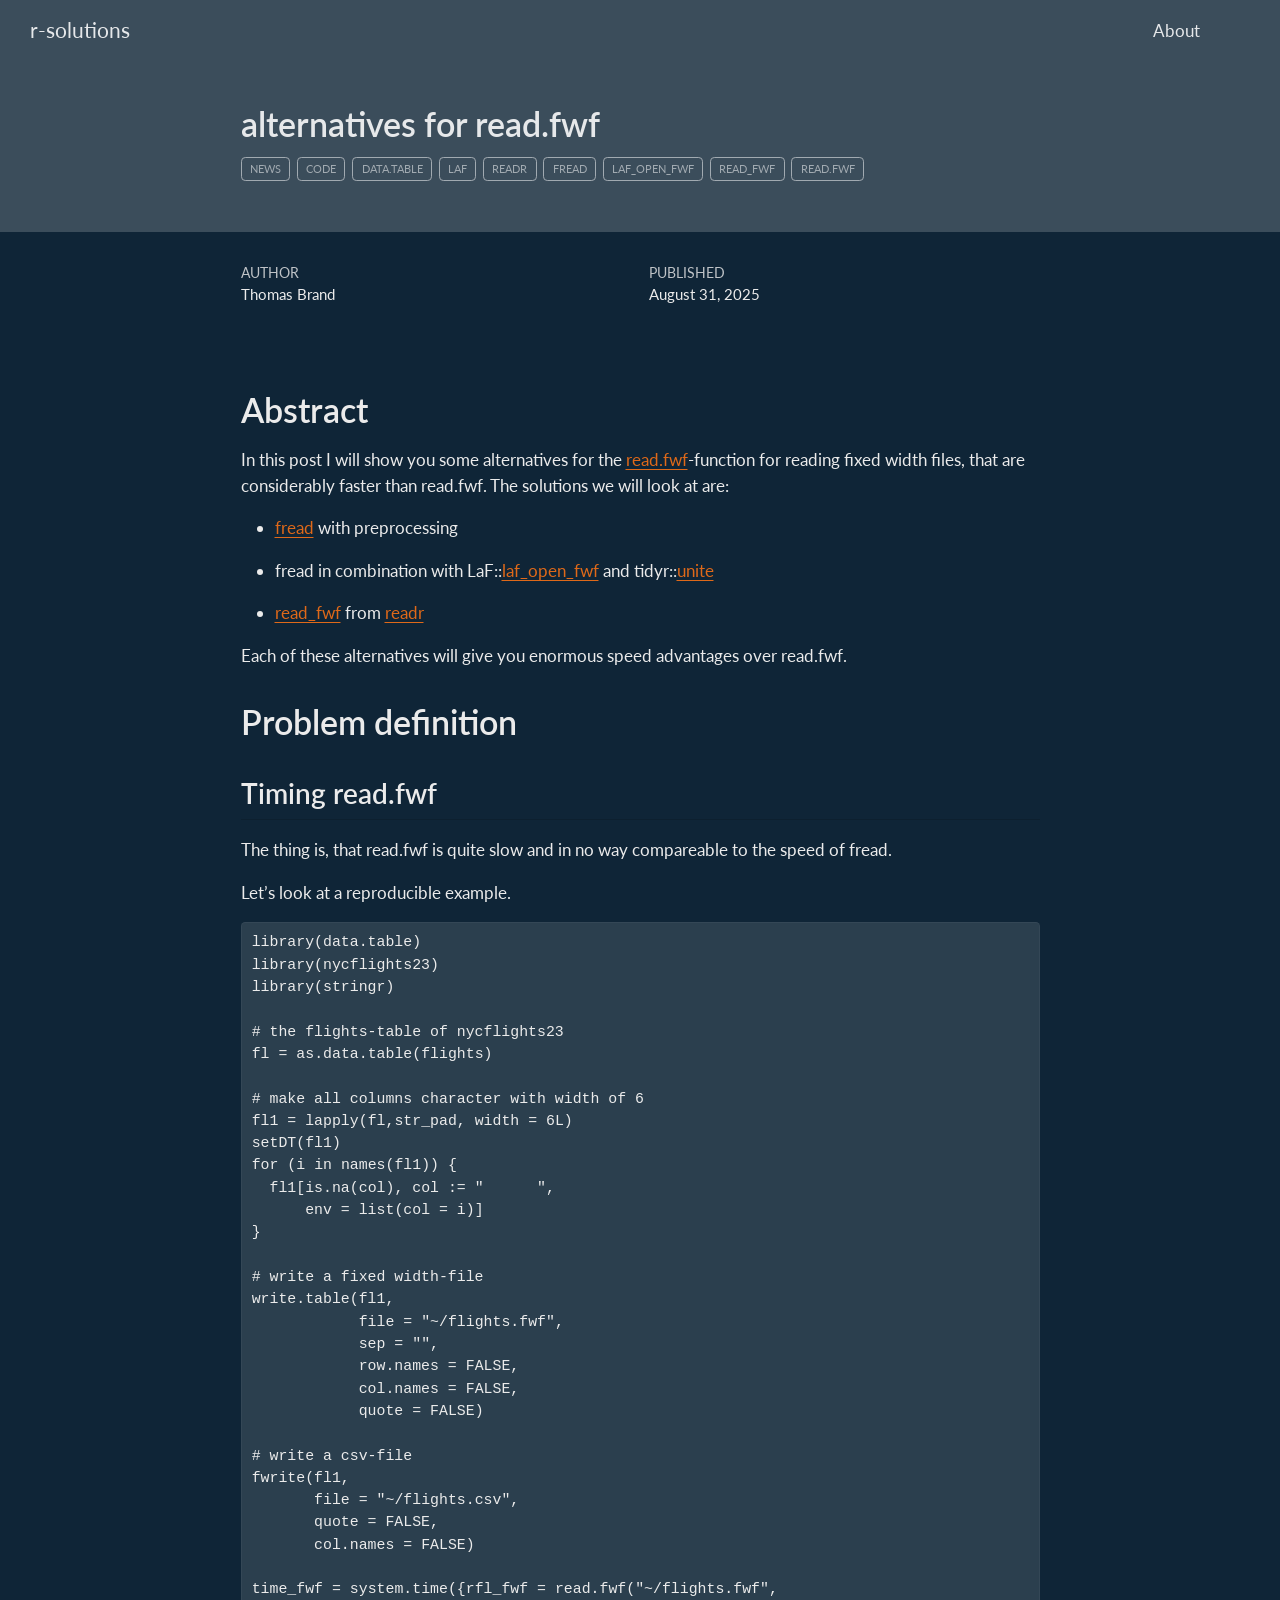
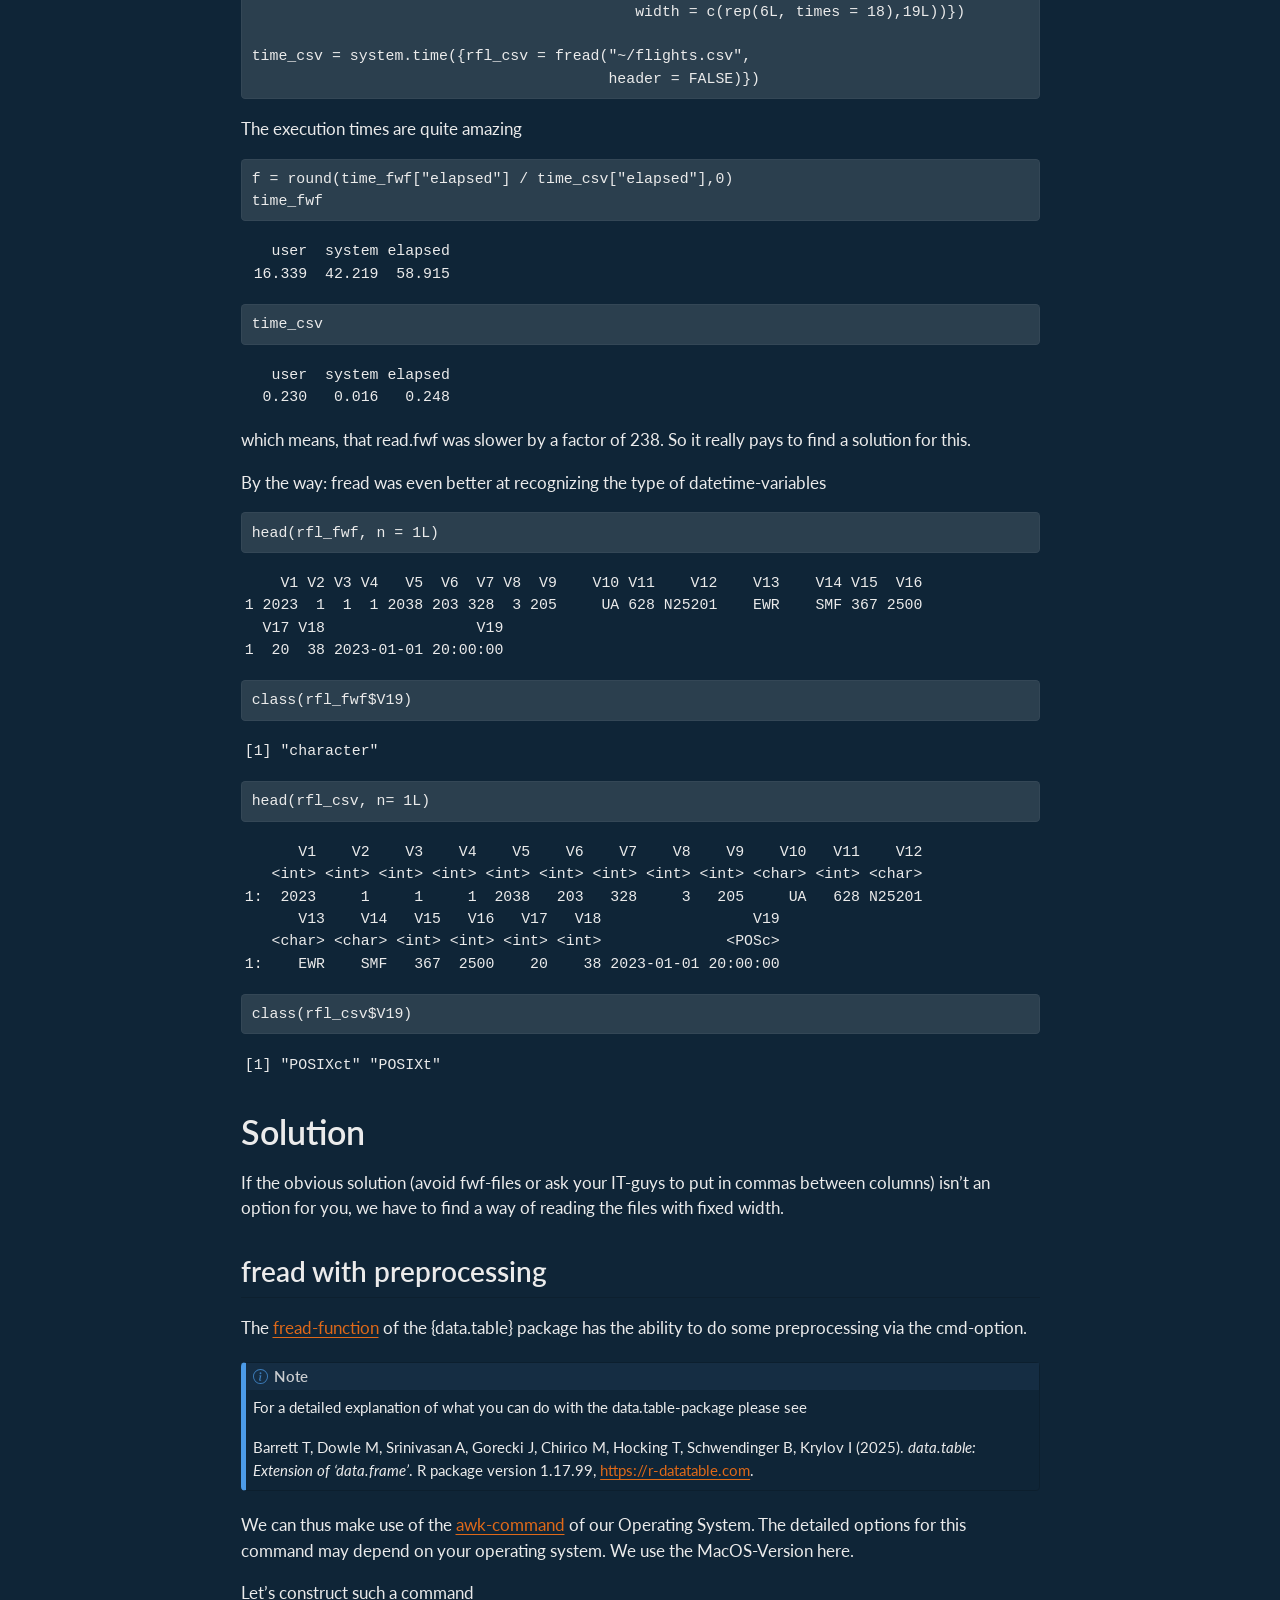
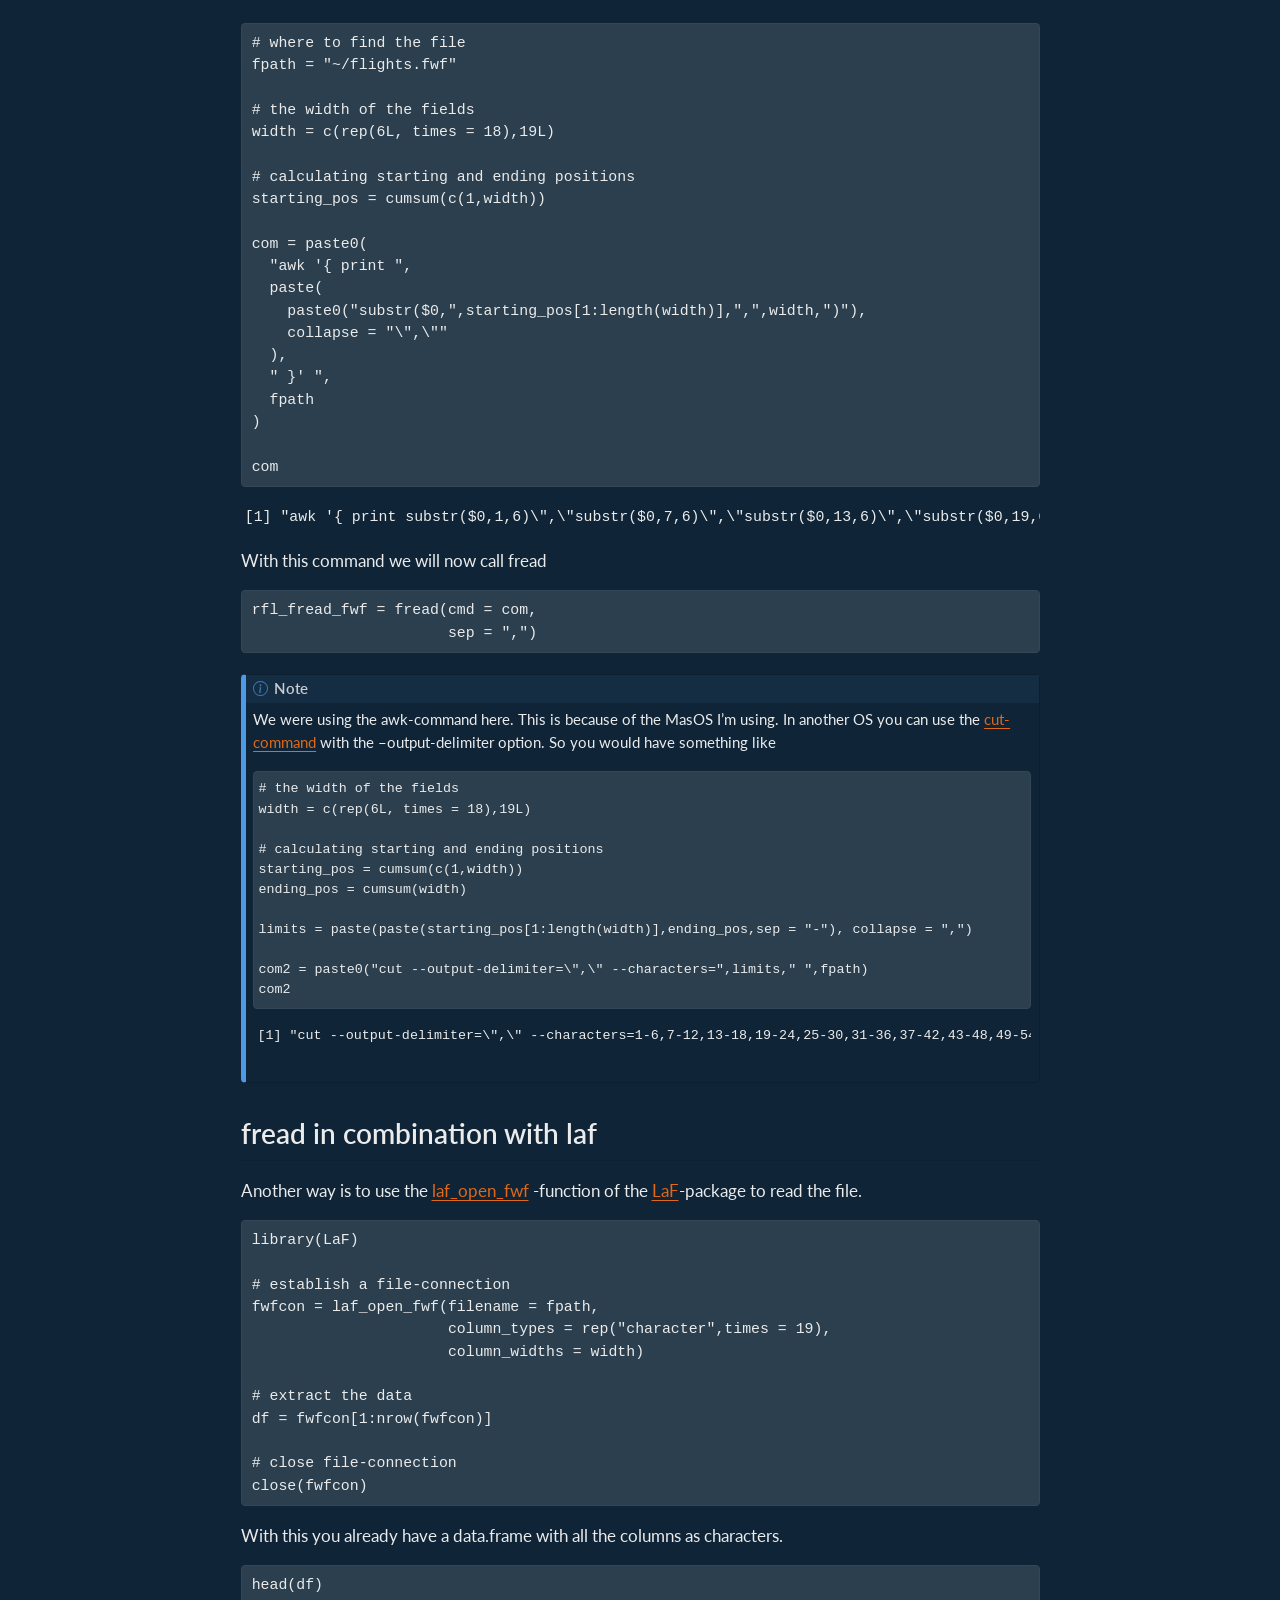
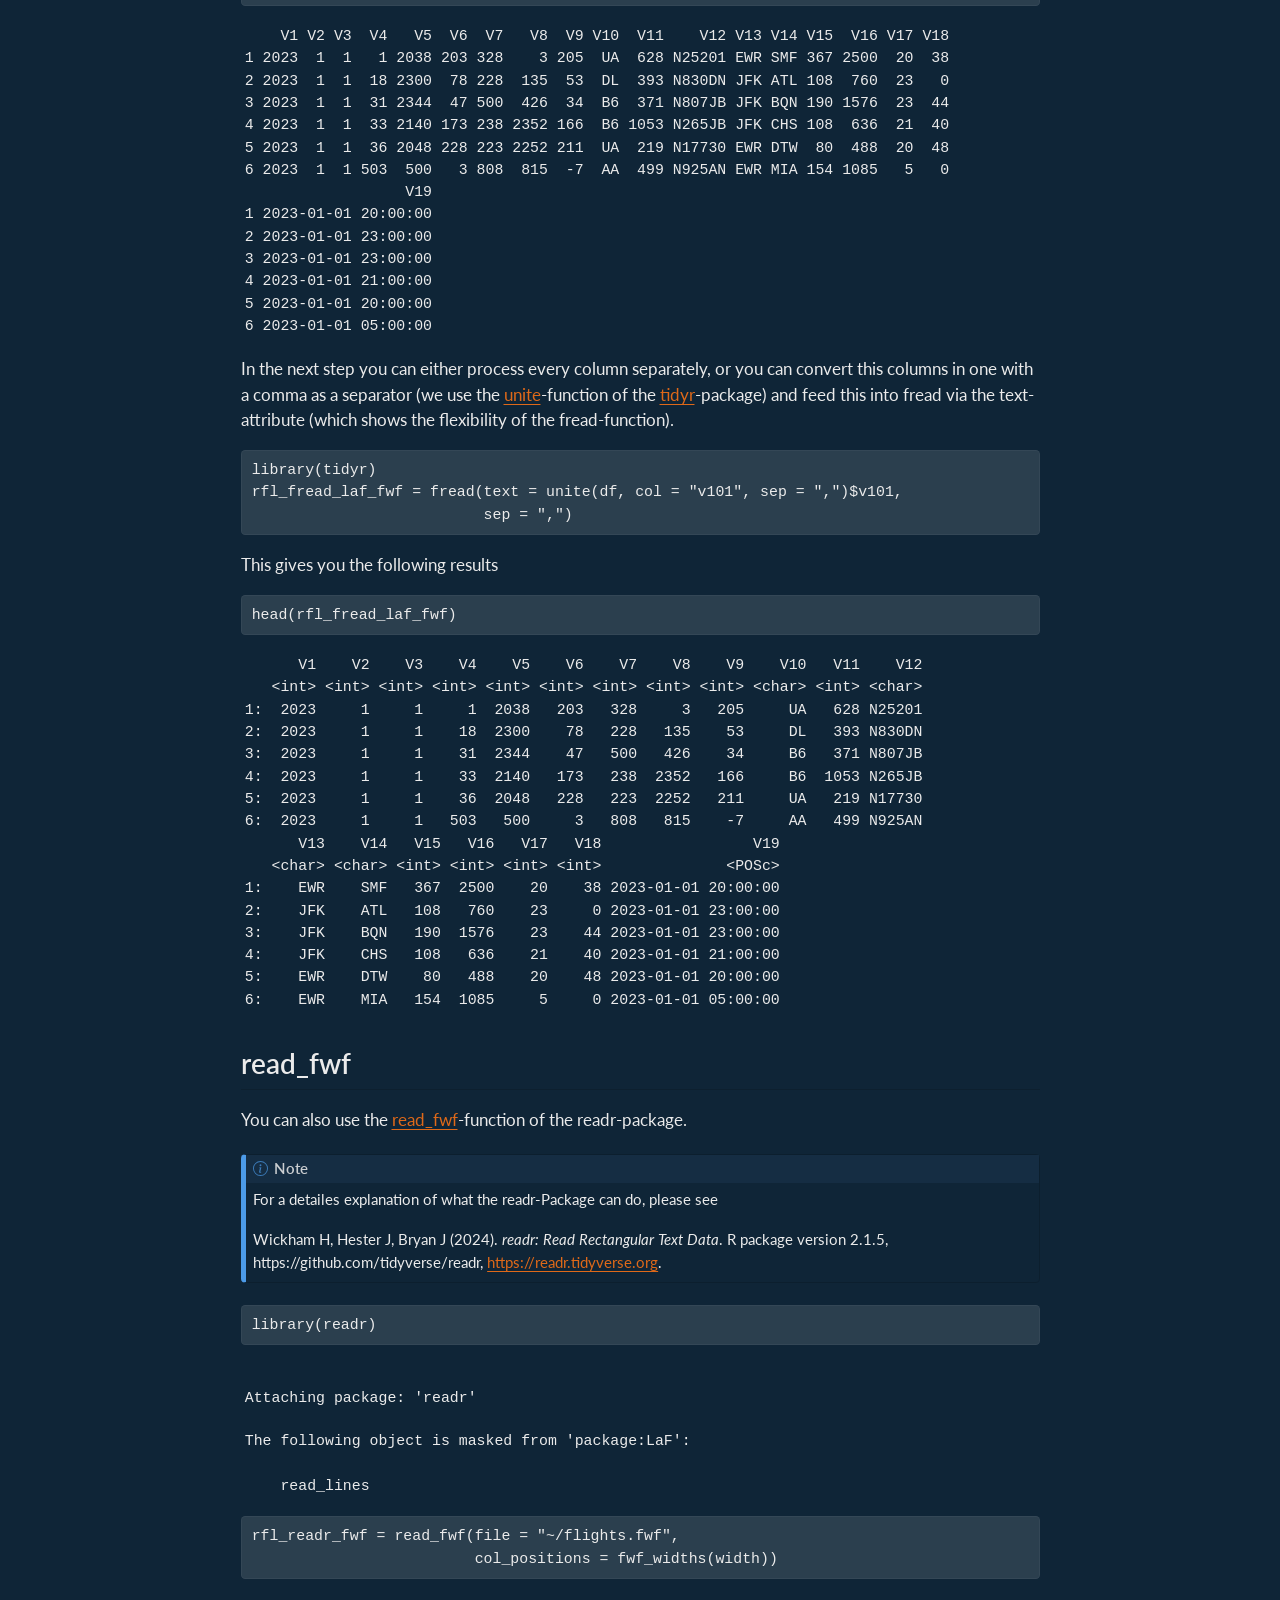
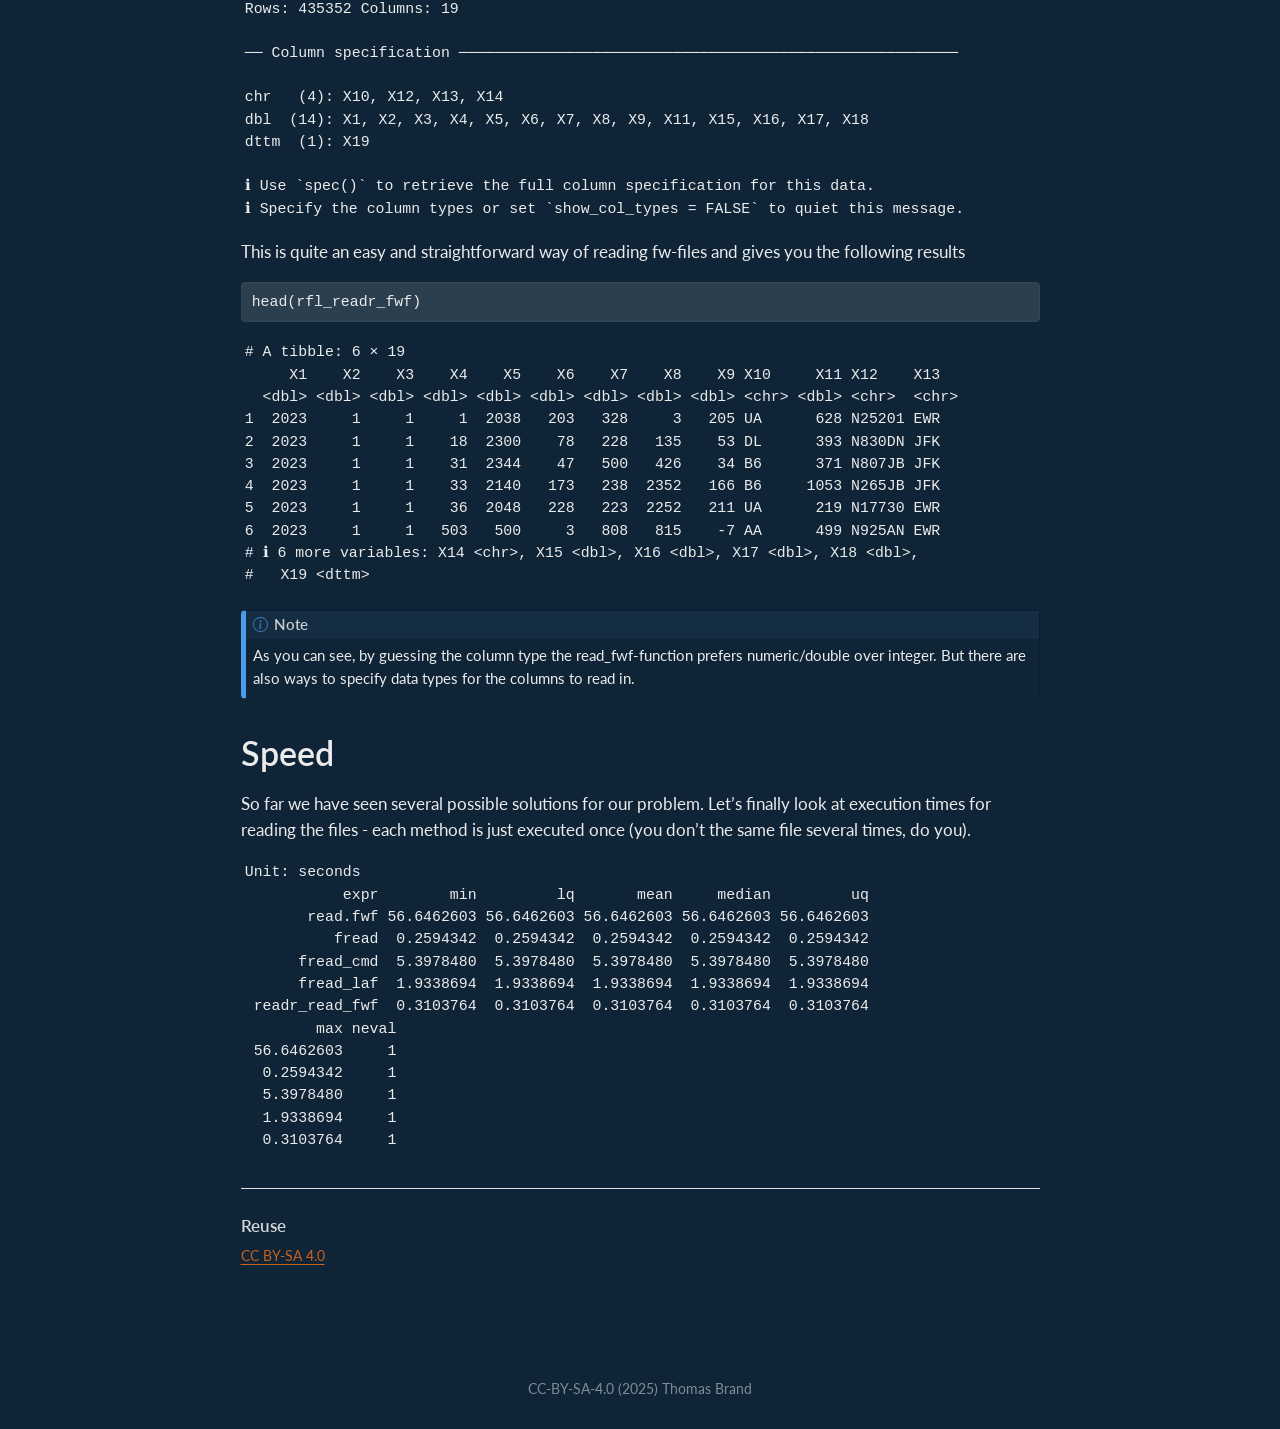
==== docs/posts/alternatives-for-read.fwf/index.html @ 0563f776 "post alternatives for read.fwf" ====
<!DOCTYPE html>
<html xmlns="http://www.w3.org/1999/xhtml" lang="en" xml:lang="en"><head>

<meta charset="utf-8">
<meta name="generator" content="quarto-1.6.42">

<meta name="viewport" content="width=device-width, initial-scale=1.0, user-scalable=yes">

<meta name="author" content="Thomas Brand">
<meta name="dcterms.date" content="2025-08-31">

<title>alternatives for read.fwf – r-solutions</title>
<style>
code{white-space: pre-wrap;}
span.smallcaps{font-variant: small-caps;}
div.columns{display: flex; gap: min(4vw, 1.5em);}
div.column{flex: auto; overflow-x: auto;}
div.hanging-indent{margin-left: 1.5em; text-indent: -1.5em;}
ul.task-list{list-style: none;}
ul.task-list li input[type="checkbox"] {
  width: 0.8em;
  margin: 0 0.8em 0.2em -1em; /* quarto-specific, see https://github.com/quarto-dev/quarto-cli/issues/4556 */ 
  vertical-align: middle;
}
/* CSS for syntax highlighting */
pre > code.sourceCode { white-space: pre; position: relative; }
pre > code.sourceCode > span { line-height: 1.25; }
pre > code.sourceCode > span:empty { height: 1.2em; }
.sourceCode { overflow: visible; }
code.sourceCode > span { color: inherit; text-decoration: inherit; }
div.sourceCode { margin: 1em 0; }
pre.sourceCode { margin: 0; }
@media screen {
div.sourceCode { overflow: auto; }
}
@media print {
pre > code.sourceCode { white-space: pre-wrap; }
pre > code.sourceCode > span { display: inline-block; text-indent: -5em; padding-left: 5em; }
}
pre.numberSource code
  { counter-reset: source-line 0; }
pre.numberSource code > span
  { position: relative; left: -4em; counter-increment: source-line; }
pre.numberSource code > span > a:first-child::before
  { content: counter(source-line);
    position: relative; left: -1em; text-align: right; vertical-align: baseline;
    border: none; display: inline-block;
    -webkit-touch-callout: none; -webkit-user-select: none;
    -khtml-user-select: none; -moz-user-select: none;
    -ms-user-select: none; user-select: none;
    padding: 0 4px; width: 4em;
  }
pre.numberSource { margin-left: 3em;  padding-left: 4px; }
div.sourceCode
  {   }
@media screen {
pre > code.sourceCode > span > a:first-child::before { text-decoration: underline; }
}
</style>


<script src="../../site_libs/quarto-nav/quarto-nav.js"></script>
<script src="../../site_libs/quarto-nav/headroom.min.js"></script>
<script src="../../site_libs/clipboard/clipboard.min.js"></script>
<script src="../../site_libs/quarto-search/autocomplete.umd.js"></script>
<script src="../../site_libs/quarto-search/fuse.min.js"></script>
<script src="../../site_libs/quarto-search/quarto-search.js"></script>
<meta name="quarto:offset" content="../../">
<script src="../../site_libs/quarto-html/quarto.js"></script>
<script src="../../site_libs/quarto-html/popper.min.js"></script>
<script src="../../site_libs/quarto-html/tippy.umd.min.js"></script>
<script src="../../site_libs/quarto-html/anchor.min.js"></script>
<link href="../../site_libs/quarto-html/tippy.css" rel="stylesheet">
<link href="../../site_libs/quarto-html/quarto-syntax-highlighting-dark-b53751a350365c71b6c909e95f209ed1.css" rel="stylesheet" id="quarto-text-highlighting-styles">
<script src="../../site_libs/bootstrap/bootstrap.min.js"></script>
<link href="../../site_libs/bootstrap/bootstrap-icons.css" rel="stylesheet">
<link href="../../site_libs/bootstrap/bootstrap-be707b585fb907c71faeea1d25688dfc.min.css" rel="stylesheet" append-hash="true" id="quarto-bootstrap" data-mode="dark">
<script id="quarto-search-options" type="application/json">{
  "location": "navbar",
  "copy-button": false,
  "collapse-after": 3,
  "panel-placement": "end",
  "type": "overlay",
  "limit": 50,
  "keyboard-shortcut": [
    "f",
    "/",
    "s"
  ],
  "show-item-context": false,
  "language": {
    "search-no-results-text": "No results",
    "search-matching-documents-text": "matching documents",
    "search-copy-link-title": "Copy link to search",
    "search-hide-matches-text": "Hide additional matches",
    "search-more-match-text": "more match in this document",
    "search-more-matches-text": "more matches in this document",
    "search-clear-button-title": "Clear",
    "search-text-placeholder": "",
    "search-detached-cancel-button-title": "Cancel",
    "search-submit-button-title": "Submit",
    "search-label": "Search"
  }
}</script>


<link rel="stylesheet" href="../../styles.css">
</head>

<body class="nav-fixed fullcontent">

<div id="quarto-search-results"></div>
  <header id="quarto-header" class="headroom fixed-top quarto-banner">
    <nav class="navbar navbar-expand-lg " data-bs-theme="dark">
      <div class="navbar-container container-fluid">
      <div class="navbar-brand-container mx-auto">
    <a class="navbar-brand" href="../../index.html">
    <span class="navbar-title">r-solutions</span>
    </a>
  </div>
            <div id="quarto-search" class="" title="Search"></div>
          <button class="navbar-toggler" type="button" data-bs-toggle="collapse" data-bs-target="#navbarCollapse" aria-controls="navbarCollapse" role="menu" aria-expanded="false" aria-label="Toggle navigation" onclick="if (window.quartoToggleHeadroom) { window.quartoToggleHeadroom(); }">
  <span class="navbar-toggler-icon"></span>
</button>
          <div class="collapse navbar-collapse" id="navbarCollapse">
            <ul class="navbar-nav navbar-nav-scroll ms-auto">
  <li class="nav-item">
    <a class="nav-link" href="../../about.html"> 
<span class="menu-text">About</span></a>
  </li>  
  <li class="nav-item compact">
    <a class="nav-link" href="https://github.com/thomasbrand77"> <i class="bi bi-github" role="img">
</i> 
<span class="menu-text"></span></a>
  </li>  
  <li class="nav-item compact">
    <a class="nav-link" href="https://www.linkedin.com/in/thomas-brand-0b5324186/"> <i class="bi bi-linkedin" role="img">
</i> 
<span class="menu-text"></span></a>
  </li>  
</ul>
          </div> <!-- /navcollapse -->
            <div class="quarto-navbar-tools">
</div>
      </div> <!-- /container-fluid -->
    </nav>
</header>
<!-- content -->
<header id="title-block-header" class="quarto-title-block default page-columns page-full">
  <div class="quarto-title-banner page-columns page-full">
    <div class="quarto-title column-body">
      <h1 class="title">alternatives for read.fwf</h1>
                                <div class="quarto-categories">
                <div class="quarto-category">news</div>
                <div class="quarto-category">code</div>
                <div class="quarto-category">data.table</div>
                <div class="quarto-category">LaF</div>
                <div class="quarto-category">readr</div>
                <div class="quarto-category">fread</div>
                <div class="quarto-category">laf_open_fwf</div>
                <div class="quarto-category">read_fwf</div>
                <div class="quarto-category">read.fwf</div>
              </div>
                  </div>
  </div>
    
  
  <div class="quarto-title-meta">

      <div>
      <div class="quarto-title-meta-heading">Author</div>
      <div class="quarto-title-meta-contents">
               <p>Thomas Brand </p>
            </div>
    </div>
      
      <div>
      <div class="quarto-title-meta-heading">Published</div>
      <div class="quarto-title-meta-contents">
        <p class="date">August 31, 2025</p>
      </div>
    </div>
    
      
    </div>
    
  
  </header><div id="quarto-content" class="quarto-container page-columns page-rows-contents page-layout-article page-navbar">
<!-- sidebar -->
<!-- margin-sidebar -->
    
<!-- main -->
<main class="content quarto-banner-title-block" id="quarto-document-content">





<section id="abstract" class="level1">
<h1>Abstract</h1>
<p>In this post I will show you some alternatives for the <a href="https://www.rdocumentation.org/packages/utils/versions/3.6.2/topics/read.fwf">read.fwf</a>-function for reading fixed width files, that are considerably faster than read.fwf. The solutions we will look at are:</p>
<ul>
<li><p><a href="https://rdatatable.gitlab.io/data.table/reference/fread.html">fread</a> with preprocessing</p></li>
<li><p>fread in combination with LaF::<a href="https://cran.r-project.org/web/packages/LaF/refman/LaF.html#laf_open_fwf">laf_open_fwf</a> and tidyr::<a href="https://tidyr.tidyverse.org/reference/unite.html">unite</a></p></li>
<li><p><a href="https://readr.tidyverse.org/reference/read_fwf.html">read_fwf</a> from <a href="https://readr.tidyverse.org/index.html">readr</a></p></li>
</ul>
<p>Each of these alternatives will give you enormous speed advantages over read.fwf.</p>
</section>
<section id="problem-definition" class="level1">
<h1>Problem definition</h1>
<section id="timing-read.fwf" class="level2">
<h2 class="anchored" data-anchor-id="timing-read.fwf">Timing read.fwf</h2>
<p>The thing is, that read.fwf is quite slow and in no way compareable to the speed of fread.</p>
<p>Let’s look at a reproducible example.</p>
<div class="cell">
<div class="sourceCode cell-code" id="cb1"><pre class="sourceCode r code-with-copy"><code class="sourceCode r"><span id="cb1-1"><a href="#cb1-1" aria-hidden="true" tabindex="-1"></a><span class="fu">library</span>(data.table)</span>
<span id="cb1-2"><a href="#cb1-2" aria-hidden="true" tabindex="-1"></a><span class="fu">library</span>(nycflights23)</span>
<span id="cb1-3"><a href="#cb1-3" aria-hidden="true" tabindex="-1"></a><span class="fu">library</span>(stringr)</span>
<span id="cb1-4"><a href="#cb1-4" aria-hidden="true" tabindex="-1"></a></span>
<span id="cb1-5"><a href="#cb1-5" aria-hidden="true" tabindex="-1"></a><span class="co"># the flights-table of nycflights23</span></span>
<span id="cb1-6"><a href="#cb1-6" aria-hidden="true" tabindex="-1"></a>fl <span class="ot">=</span> <span class="fu">as.data.table</span>(flights)</span>
<span id="cb1-7"><a href="#cb1-7" aria-hidden="true" tabindex="-1"></a></span>
<span id="cb1-8"><a href="#cb1-8" aria-hidden="true" tabindex="-1"></a><span class="co"># make all columns character with width of 6</span></span>
<span id="cb1-9"><a href="#cb1-9" aria-hidden="true" tabindex="-1"></a>fl1 <span class="ot">=</span> <span class="fu">lapply</span>(fl,str_pad, <span class="at">width =</span> <span class="dv">6</span>L)</span>
<span id="cb1-10"><a href="#cb1-10" aria-hidden="true" tabindex="-1"></a><span class="fu">setDT</span>(fl1)</span>
<span id="cb1-11"><a href="#cb1-11" aria-hidden="true" tabindex="-1"></a><span class="cf">for</span> (i <span class="cf">in</span> <span class="fu">names</span>(fl1)) {</span>
<span id="cb1-12"><a href="#cb1-12" aria-hidden="true" tabindex="-1"></a>  fl1[<span class="fu">is.na</span>(col), col <span class="sc">:</span><span class="er">=</span> <span class="st">"      "</span>,</span>
<span id="cb1-13"><a href="#cb1-13" aria-hidden="true" tabindex="-1"></a>      env <span class="ot">=</span> <span class="fu">list</span>(<span class="at">col =</span> i)]</span>
<span id="cb1-14"><a href="#cb1-14" aria-hidden="true" tabindex="-1"></a>}</span>
<span id="cb1-15"><a href="#cb1-15" aria-hidden="true" tabindex="-1"></a></span>
<span id="cb1-16"><a href="#cb1-16" aria-hidden="true" tabindex="-1"></a><span class="co"># write a fixed width-file</span></span>
<span id="cb1-17"><a href="#cb1-17" aria-hidden="true" tabindex="-1"></a><span class="fu">write.table</span>(fl1,</span>
<span id="cb1-18"><a href="#cb1-18" aria-hidden="true" tabindex="-1"></a>            <span class="at">file =</span> <span class="st">"~/flights.fwf"</span>,</span>
<span id="cb1-19"><a href="#cb1-19" aria-hidden="true" tabindex="-1"></a>            <span class="at">sep =</span> <span class="st">""</span>,</span>
<span id="cb1-20"><a href="#cb1-20" aria-hidden="true" tabindex="-1"></a>            <span class="at">row.names =</span> <span class="cn">FALSE</span>,</span>
<span id="cb1-21"><a href="#cb1-21" aria-hidden="true" tabindex="-1"></a>            <span class="at">col.names =</span> <span class="cn">FALSE</span>,</span>
<span id="cb1-22"><a href="#cb1-22" aria-hidden="true" tabindex="-1"></a>            <span class="at">quote =</span> <span class="cn">FALSE</span>)</span>
<span id="cb1-23"><a href="#cb1-23" aria-hidden="true" tabindex="-1"></a></span>
<span id="cb1-24"><a href="#cb1-24" aria-hidden="true" tabindex="-1"></a><span class="co"># write a csv-file</span></span>
<span id="cb1-25"><a href="#cb1-25" aria-hidden="true" tabindex="-1"></a><span class="fu">fwrite</span>(fl1,</span>
<span id="cb1-26"><a href="#cb1-26" aria-hidden="true" tabindex="-1"></a>       <span class="at">file =</span> <span class="st">"~/flights.csv"</span>,</span>
<span id="cb1-27"><a href="#cb1-27" aria-hidden="true" tabindex="-1"></a>       <span class="at">quote =</span> <span class="cn">FALSE</span>,</span>
<span id="cb1-28"><a href="#cb1-28" aria-hidden="true" tabindex="-1"></a>       <span class="at">col.names =</span> <span class="cn">FALSE</span>)</span>
<span id="cb1-29"><a href="#cb1-29" aria-hidden="true" tabindex="-1"></a></span>
<span id="cb1-30"><a href="#cb1-30" aria-hidden="true" tabindex="-1"></a>time_fwf <span class="ot">=</span> <span class="fu">system.time</span>({rfl_fwf <span class="ot">=</span> <span class="fu">read.fwf</span>(<span class="st">"~/flights.fwf"</span>,</span>
<span id="cb1-31"><a href="#cb1-31" aria-hidden="true" tabindex="-1"></a>                                           <span class="at">width =</span> <span class="fu">c</span>(<span class="fu">rep</span>(<span class="dv">6</span>L, <span class="at">times =</span> <span class="dv">18</span>),<span class="dv">19</span>L))})</span>
<span id="cb1-32"><a href="#cb1-32" aria-hidden="true" tabindex="-1"></a></span>
<span id="cb1-33"><a href="#cb1-33" aria-hidden="true" tabindex="-1"></a>time_csv <span class="ot">=</span> <span class="fu">system.time</span>({rfl_csv <span class="ot">=</span> <span class="fu">fread</span>(<span class="st">"~/flights.csv"</span>,</span>
<span id="cb1-34"><a href="#cb1-34" aria-hidden="true" tabindex="-1"></a>                                        <span class="at">header =</span> <span class="cn">FALSE</span>)})</span></code><button title="Copy to Clipboard" class="code-copy-button"><i class="bi"></i></button></pre></div>
</div>
<p>The execution times are quite amazing</p>
<div class="cell">
<div class="sourceCode cell-code" id="cb2"><pre class="sourceCode r code-with-copy"><code class="sourceCode r"><span id="cb2-1"><a href="#cb2-1" aria-hidden="true" tabindex="-1"></a>f <span class="ot">=</span> <span class="fu">round</span>(time_fwf[<span class="st">"elapsed"</span>] <span class="sc">/</span> time_csv[<span class="st">"elapsed"</span>],<span class="dv">0</span>)</span>
<span id="cb2-2"><a href="#cb2-2" aria-hidden="true" tabindex="-1"></a>time_fwf</span></code><button title="Copy to Clipboard" class="code-copy-button"><i class="bi"></i></button></pre></div>
<div class="cell-output cell-output-stdout">
<pre><code>   user  system elapsed 
 16.339  42.219  58.915 </code></pre>
</div>
<div class="sourceCode cell-code" id="cb4"><pre class="sourceCode r code-with-copy"><code class="sourceCode r"><span id="cb4-1"><a href="#cb4-1" aria-hidden="true" tabindex="-1"></a>time_csv</span></code><button title="Copy to Clipboard" class="code-copy-button"><i class="bi"></i></button></pre></div>
<div class="cell-output cell-output-stdout">
<pre><code>   user  system elapsed 
  0.230   0.016   0.248 </code></pre>
</div>
</div>
<p>which means, that read.fwf was slower by a factor of 238. So it really pays to find a solution for this.</p>
<p>By the way: fread was even better at recognizing the type of datetime-variables</p>
<div class="cell">
<div class="sourceCode cell-code" id="cb6"><pre class="sourceCode r code-with-copy"><code class="sourceCode r"><span id="cb6-1"><a href="#cb6-1" aria-hidden="true" tabindex="-1"></a><span class="fu">head</span>(rfl_fwf, <span class="at">n =</span> <span class="dv">1</span>L)</span></code><button title="Copy to Clipboard" class="code-copy-button"><i class="bi"></i></button></pre></div>
<div class="cell-output cell-output-stdout">
<pre><code>    V1 V2 V3 V4   V5  V6  V7 V8  V9    V10 V11    V12    V13    V14 V15  V16
1 2023  1  1  1 2038 203 328  3 205     UA 628 N25201    EWR    SMF 367 2500
  V17 V18                 V19
1  20  38 2023-01-01 20:00:00</code></pre>
</div>
</div>
<div class="cell">
<div class="sourceCode cell-code" id="cb8"><pre class="sourceCode r code-with-copy"><code class="sourceCode r"><span id="cb8-1"><a href="#cb8-1" aria-hidden="true" tabindex="-1"></a><span class="fu">class</span>(rfl_fwf<span class="sc">$</span>V19)</span></code><button title="Copy to Clipboard" class="code-copy-button"><i class="bi"></i></button></pre></div>
<div class="cell-output cell-output-stdout">
<pre><code>[1] "character"</code></pre>
</div>
</div>
<div class="cell">
<div class="sourceCode cell-code" id="cb10"><pre class="sourceCode r code-with-copy"><code class="sourceCode r"><span id="cb10-1"><a href="#cb10-1" aria-hidden="true" tabindex="-1"></a><span class="fu">head</span>(rfl_csv, <span class="at">n=</span> <span class="dv">1</span>L)</span></code><button title="Copy to Clipboard" class="code-copy-button"><i class="bi"></i></button></pre></div>
<div class="cell-output cell-output-stdout">
<pre><code>      V1    V2    V3    V4    V5    V6    V7    V8    V9    V10   V11    V12
   &lt;int&gt; &lt;int&gt; &lt;int&gt; &lt;int&gt; &lt;int&gt; &lt;int&gt; &lt;int&gt; &lt;int&gt; &lt;int&gt; &lt;char&gt; &lt;int&gt; &lt;char&gt;
1:  2023     1     1     1  2038   203   328     3   205     UA   628 N25201
      V13    V14   V15   V16   V17   V18                 V19
   &lt;char&gt; &lt;char&gt; &lt;int&gt; &lt;int&gt; &lt;int&gt; &lt;int&gt;              &lt;POSc&gt;
1:    EWR    SMF   367  2500    20    38 2023-01-01 20:00:00</code></pre>
</div>
</div>
<div class="cell">
<div class="sourceCode cell-code" id="cb12"><pre class="sourceCode r code-with-copy"><code class="sourceCode r"><span id="cb12-1"><a href="#cb12-1" aria-hidden="true" tabindex="-1"></a><span class="fu">class</span>(rfl_csv<span class="sc">$</span>V19)</span></code><button title="Copy to Clipboard" class="code-copy-button"><i class="bi"></i></button></pre></div>
<div class="cell-output cell-output-stdout">
<pre><code>[1] "POSIXct" "POSIXt" </code></pre>
</div>
</div>
</section>
</section>
<section id="solution" class="level1">
<h1>Solution</h1>
<p>If the obvious solution (avoid fwf-files or ask your IT-guys to put in commas between columns) isn’t an option for you, we have to find a way of reading the files with fixed width.</p>
<section id="fread-with-preprocessing" class="level2">
<h2 class="anchored" data-anchor-id="fread-with-preprocessing">fread with preprocessing</h2>
<p>The <a href="https://rdatatable.gitlab.io/data.table/reference/fread.html">fread-function</a> of the {data.table} package has the ability to do some preprocessing via the cmd-option.</p>
<div class="callout callout-style-default callout-note callout-titled">
<div class="callout-header d-flex align-content-center">
<div class="callout-icon-container">
<i class="callout-icon"></i>
</div>
<div class="callout-title-container flex-fill">
Note
</div>
</div>
<div class="callout-body-container callout-body">
<p>For a detailed explanation of what you can do with the data.table-package please see</p>
<p>Barrett T, Dowle M, Srinivasan A, Gorecki J, Chirico M, Hocking T, Schwendinger B, Krylov I (2025).&nbsp;<em>data.table: Extension of ‘data.frame’</em>. R package version 1.17.99,&nbsp;<a href="https://r-datatable.com/">https://r-datatable.com</a>.</p>
</div>
</div>
<p>We can thus make use of the <a href="https://www.gnu.org/software/gawk/manual/gawk.html">awk-command</a> of our Operating System. The detailed options for this command may depend on your operating system. We use the MacOS-Version here.</p>
<p>Let’s construct such a command</p>
<div class="cell">
<div class="sourceCode cell-code" id="cb14"><pre class="sourceCode r code-with-copy"><code class="sourceCode r"><span id="cb14-1"><a href="#cb14-1" aria-hidden="true" tabindex="-1"></a><span class="co"># where to find the file</span></span>
<span id="cb14-2"><a href="#cb14-2" aria-hidden="true" tabindex="-1"></a>fpath <span class="ot">=</span> <span class="st">"~/flights.fwf"</span></span>
<span id="cb14-3"><a href="#cb14-3" aria-hidden="true" tabindex="-1"></a></span>
<span id="cb14-4"><a href="#cb14-4" aria-hidden="true" tabindex="-1"></a><span class="co"># the width of the fields</span></span>
<span id="cb14-5"><a href="#cb14-5" aria-hidden="true" tabindex="-1"></a>width <span class="ot">=</span> <span class="fu">c</span>(<span class="fu">rep</span>(<span class="dv">6</span>L, <span class="at">times =</span> <span class="dv">18</span>),<span class="dv">19</span>L)</span>
<span id="cb14-6"><a href="#cb14-6" aria-hidden="true" tabindex="-1"></a></span>
<span id="cb14-7"><a href="#cb14-7" aria-hidden="true" tabindex="-1"></a><span class="co"># calculating starting and ending positions</span></span>
<span id="cb14-8"><a href="#cb14-8" aria-hidden="true" tabindex="-1"></a>starting_pos <span class="ot">=</span> <span class="fu">cumsum</span>(<span class="fu">c</span>(<span class="dv">1</span>,width))</span>
<span id="cb14-9"><a href="#cb14-9" aria-hidden="true" tabindex="-1"></a></span>
<span id="cb14-10"><a href="#cb14-10" aria-hidden="true" tabindex="-1"></a>com <span class="ot">=</span> <span class="fu">paste0</span>(</span>
<span id="cb14-11"><a href="#cb14-11" aria-hidden="true" tabindex="-1"></a>  <span class="st">"awk '{ print "</span>,</span>
<span id="cb14-12"><a href="#cb14-12" aria-hidden="true" tabindex="-1"></a>  <span class="fu">paste</span>(</span>
<span id="cb14-13"><a href="#cb14-13" aria-hidden="true" tabindex="-1"></a>    <span class="fu">paste0</span>(<span class="st">"substr($0,"</span>,starting_pos[<span class="dv">1</span><span class="sc">:</span><span class="fu">length</span>(width)],<span class="st">","</span>,width,<span class="st">")"</span>),</span>
<span id="cb14-14"><a href="#cb14-14" aria-hidden="true" tabindex="-1"></a>    <span class="at">collapse =</span> <span class="st">"</span><span class="sc">\"</span><span class="st">,</span><span class="sc">\"</span><span class="st">"</span></span>
<span id="cb14-15"><a href="#cb14-15" aria-hidden="true" tabindex="-1"></a>  ),</span>
<span id="cb14-16"><a href="#cb14-16" aria-hidden="true" tabindex="-1"></a>  <span class="st">" }' "</span>,</span>
<span id="cb14-17"><a href="#cb14-17" aria-hidden="true" tabindex="-1"></a>  fpath</span>
<span id="cb14-18"><a href="#cb14-18" aria-hidden="true" tabindex="-1"></a>)</span>
<span id="cb14-19"><a href="#cb14-19" aria-hidden="true" tabindex="-1"></a></span>
<span id="cb14-20"><a href="#cb14-20" aria-hidden="true" tabindex="-1"></a>com</span></code><button title="Copy to Clipboard" class="code-copy-button"><i class="bi"></i></button></pre></div>
<div class="cell-output cell-output-stdout">
<pre><code>[1] "awk '{ print substr($0,1,6)\",\"substr($0,7,6)\",\"substr($0,13,6)\",\"substr($0,19,6)\",\"substr($0,25,6)\",\"substr($0,31,6)\",\"substr($0,37,6)\",\"substr($0,43,6)\",\"substr($0,49,6)\",\"substr($0,55,6)\",\"substr($0,61,6)\",\"substr($0,67,6)\",\"substr($0,73,6)\",\"substr($0,79,6)\",\"substr($0,85,6)\",\"substr($0,91,6)\",\"substr($0,97,6)\",\"substr($0,103,6)\",\"substr($0,109,19) }' ~/flights.fwf"</code></pre>
</div>
</div>
<p>With this command we will now call fread</p>
<div class="cell">
<div class="sourceCode cell-code" id="cb16"><pre class="sourceCode r code-with-copy"><code class="sourceCode r"><span id="cb16-1"><a href="#cb16-1" aria-hidden="true" tabindex="-1"></a>rfl_fread_fwf <span class="ot">=</span> <span class="fu">fread</span>(<span class="at">cmd =</span> com,</span>
<span id="cb16-2"><a href="#cb16-2" aria-hidden="true" tabindex="-1"></a>                      <span class="at">sep =</span> <span class="st">","</span>)</span></code><button title="Copy to Clipboard" class="code-copy-button"><i class="bi"></i></button></pre></div>
</div>
<div class="callout callout-style-default callout-note callout-titled">
<div class="callout-header d-flex align-content-center">
<div class="callout-icon-container">
<i class="callout-icon"></i>
</div>
<div class="callout-title-container flex-fill">
Note
</div>
</div>
<div class="callout-body-container callout-body">
<p>We were using the awk-command here. This is because of the MasOS I’m using. In another OS you can use the <a href="https://wiki.ubuntuusers.de/cut/">cut-command</a> with the –output-delimiter option. So you would have something like</p>
<div class="cell">
<div class="sourceCode cell-code" id="cb17"><pre class="sourceCode r code-with-copy"><code class="sourceCode r"><span id="cb17-1"><a href="#cb17-1" aria-hidden="true" tabindex="-1"></a><span class="co"># the width of the fields</span></span>
<span id="cb17-2"><a href="#cb17-2" aria-hidden="true" tabindex="-1"></a>width <span class="ot">=</span> <span class="fu">c</span>(<span class="fu">rep</span>(<span class="dv">6</span>L, <span class="at">times =</span> <span class="dv">18</span>),<span class="dv">19</span>L)</span>
<span id="cb17-3"><a href="#cb17-3" aria-hidden="true" tabindex="-1"></a></span>
<span id="cb17-4"><a href="#cb17-4" aria-hidden="true" tabindex="-1"></a><span class="co"># calculating starting and ending positions</span></span>
<span id="cb17-5"><a href="#cb17-5" aria-hidden="true" tabindex="-1"></a>starting_pos <span class="ot">=</span> <span class="fu">cumsum</span>(<span class="fu">c</span>(<span class="dv">1</span>,width))</span>
<span id="cb17-6"><a href="#cb17-6" aria-hidden="true" tabindex="-1"></a>ending_pos <span class="ot">=</span> <span class="fu">cumsum</span>(width)</span>
<span id="cb17-7"><a href="#cb17-7" aria-hidden="true" tabindex="-1"></a></span>
<span id="cb17-8"><a href="#cb17-8" aria-hidden="true" tabindex="-1"></a>limits <span class="ot">=</span> <span class="fu">paste</span>(<span class="fu">paste</span>(starting_pos[<span class="dv">1</span><span class="sc">:</span><span class="fu">length</span>(width)],ending_pos,<span class="at">sep =</span> <span class="st">"-"</span>), <span class="at">collapse =</span> <span class="st">","</span>)</span>
<span id="cb17-9"><a href="#cb17-9" aria-hidden="true" tabindex="-1"></a></span>
<span id="cb17-10"><a href="#cb17-10" aria-hidden="true" tabindex="-1"></a>com2 <span class="ot">=</span> <span class="fu">paste0</span>(<span class="st">"cut --output-delimiter=</span><span class="sc">\"</span><span class="st">,</span><span class="sc">\"</span><span class="st"> --characters="</span>,limits,<span class="st">" "</span>,fpath)</span>
<span id="cb17-11"><a href="#cb17-11" aria-hidden="true" tabindex="-1"></a>com2</span></code><button title="Copy to Clipboard" class="code-copy-button"><i class="bi"></i></button></pre></div>
<div class="cell-output cell-output-stdout">
<pre><code>[1] "cut --output-delimiter=\",\" --characters=1-6,7-12,13-18,19-24,25-30,31-36,37-42,43-48,49-54,55-60,61-66,67-72,73-78,79-84,85-90,91-96,97-102,103-108,109-127 ~/flights.fwf"</code></pre>
</div>
</div>
</div>
</div>
</section>
<section id="fread-in-combination-with-laf" class="level2">
<h2 class="anchored" data-anchor-id="fread-in-combination-with-laf">fread in combination with laf</h2>
<p>Another way is to use the <a href="https://cran.r-project.org/web/packages/LaF/refman/LaF.html#laf_open_fwf">laf_open_fwf</a> -function of the <a href="https://cran.r-project.org/package=LaF">LaF</a>-package to read the file.</p>
<div class="cell">
<div class="sourceCode cell-code" id="cb19"><pre class="sourceCode r code-with-copy"><code class="sourceCode r"><span id="cb19-1"><a href="#cb19-1" aria-hidden="true" tabindex="-1"></a><span class="fu">library</span>(LaF)</span>
<span id="cb19-2"><a href="#cb19-2" aria-hidden="true" tabindex="-1"></a></span>
<span id="cb19-3"><a href="#cb19-3" aria-hidden="true" tabindex="-1"></a><span class="co"># establish a file-connection</span></span>
<span id="cb19-4"><a href="#cb19-4" aria-hidden="true" tabindex="-1"></a>fwfcon <span class="ot">=</span> <span class="fu">laf_open_fwf</span>(<span class="at">filename =</span> fpath,</span>
<span id="cb19-5"><a href="#cb19-5" aria-hidden="true" tabindex="-1"></a>                      <span class="at">column_types =</span> <span class="fu">rep</span>(<span class="st">"character"</span>,<span class="at">times =</span> <span class="dv">19</span>),</span>
<span id="cb19-6"><a href="#cb19-6" aria-hidden="true" tabindex="-1"></a>                      <span class="at">column_widths =</span> width)</span>
<span id="cb19-7"><a href="#cb19-7" aria-hidden="true" tabindex="-1"></a></span>
<span id="cb19-8"><a href="#cb19-8" aria-hidden="true" tabindex="-1"></a><span class="co"># extract the data</span></span>
<span id="cb19-9"><a href="#cb19-9" aria-hidden="true" tabindex="-1"></a>df <span class="ot">=</span> fwfcon[<span class="dv">1</span><span class="sc">:</span><span class="fu">nrow</span>(fwfcon)]</span>
<span id="cb19-10"><a href="#cb19-10" aria-hidden="true" tabindex="-1"></a></span>
<span id="cb19-11"><a href="#cb19-11" aria-hidden="true" tabindex="-1"></a><span class="co"># close file-connection</span></span>
<span id="cb19-12"><a href="#cb19-12" aria-hidden="true" tabindex="-1"></a><span class="fu">close</span>(fwfcon)</span></code><button title="Copy to Clipboard" class="code-copy-button"><i class="bi"></i></button></pre></div>
</div>
<p>With this you already have a data.frame with all the columns as characters.</p>
<div class="cell">
<div class="sourceCode cell-code" id="cb20"><pre class="sourceCode r code-with-copy"><code class="sourceCode r"><span id="cb20-1"><a href="#cb20-1" aria-hidden="true" tabindex="-1"></a><span class="fu">head</span>(df)</span></code><button title="Copy to Clipboard" class="code-copy-button"><i class="bi"></i></button></pre></div>
<div class="cell-output cell-output-stdout">
<pre><code>    V1 V2 V3  V4   V5  V6  V7   V8  V9 V10  V11    V12 V13 V14 V15  V16 V17 V18
1 2023  1  1   1 2038 203 328    3 205  UA  628 N25201 EWR SMF 367 2500  20  38
2 2023  1  1  18 2300  78 228  135  53  DL  393 N830DN JFK ATL 108  760  23   0
3 2023  1  1  31 2344  47 500  426  34  B6  371 N807JB JFK BQN 190 1576  23  44
4 2023  1  1  33 2140 173 238 2352 166  B6 1053 N265JB JFK CHS 108  636  21  40
5 2023  1  1  36 2048 228 223 2252 211  UA  219 N17730 EWR DTW  80  488  20  48
6 2023  1  1 503  500   3 808  815  -7  AA  499 N925AN EWR MIA 154 1085   5   0
                  V19
1 2023-01-01 20:00:00
2 2023-01-01 23:00:00
3 2023-01-01 23:00:00
4 2023-01-01 21:00:00
5 2023-01-01 20:00:00
6 2023-01-01 05:00:00</code></pre>
</div>
</div>
<p>In the next step you can either process every column separately, or you can convert this columns in one with a comma as a separator (we use the <a href="https://tidyr.tidyverse.org/reference/unite.html">unite</a>-function of the <a href="https://tidyr.tidyverse.org/index.html">tidyr</a>-package) and feed this into fread via the text-attribute (which shows the flexibility of the fread-function).</p>
<div class="cell">
<div class="sourceCode cell-code" id="cb22"><pre class="sourceCode r code-with-copy"><code class="sourceCode r"><span id="cb22-1"><a href="#cb22-1" aria-hidden="true" tabindex="-1"></a><span class="fu">library</span>(tidyr)</span>
<span id="cb22-2"><a href="#cb22-2" aria-hidden="true" tabindex="-1"></a>rfl_fread_laf_fwf <span class="ot">=</span> <span class="fu">fread</span>(<span class="at">text =</span> <span class="fu">unite</span>(df, <span class="at">col =</span> <span class="st">"v101"</span>, <span class="at">sep =</span> <span class="st">","</span>)<span class="sc">$</span>v101,</span>
<span id="cb22-3"><a href="#cb22-3" aria-hidden="true" tabindex="-1"></a>                          <span class="at">sep =</span> <span class="st">","</span>)</span></code><button title="Copy to Clipboard" class="code-copy-button"><i class="bi"></i></button></pre></div>
</div>
<p>This gives you the following results</p>
<div class="cell">
<div class="sourceCode cell-code" id="cb23"><pre class="sourceCode r code-with-copy"><code class="sourceCode r"><span id="cb23-1"><a href="#cb23-1" aria-hidden="true" tabindex="-1"></a><span class="fu">head</span>(rfl_fread_laf_fwf)</span></code><button title="Copy to Clipboard" class="code-copy-button"><i class="bi"></i></button></pre></div>
<div class="cell-output cell-output-stdout">
<pre><code>      V1    V2    V3    V4    V5    V6    V7    V8    V9    V10   V11    V12
   &lt;int&gt; &lt;int&gt; &lt;int&gt; &lt;int&gt; &lt;int&gt; &lt;int&gt; &lt;int&gt; &lt;int&gt; &lt;int&gt; &lt;char&gt; &lt;int&gt; &lt;char&gt;
1:  2023     1     1     1  2038   203   328     3   205     UA   628 N25201
2:  2023     1     1    18  2300    78   228   135    53     DL   393 N830DN
3:  2023     1     1    31  2344    47   500   426    34     B6   371 N807JB
4:  2023     1     1    33  2140   173   238  2352   166     B6  1053 N265JB
5:  2023     1     1    36  2048   228   223  2252   211     UA   219 N17730
6:  2023     1     1   503   500     3   808   815    -7     AA   499 N925AN
      V13    V14   V15   V16   V17   V18                 V19
   &lt;char&gt; &lt;char&gt; &lt;int&gt; &lt;int&gt; &lt;int&gt; &lt;int&gt;              &lt;POSc&gt;
1:    EWR    SMF   367  2500    20    38 2023-01-01 20:00:00
2:    JFK    ATL   108   760    23     0 2023-01-01 23:00:00
3:    JFK    BQN   190  1576    23    44 2023-01-01 23:00:00
4:    JFK    CHS   108   636    21    40 2023-01-01 21:00:00
5:    EWR    DTW    80   488    20    48 2023-01-01 20:00:00
6:    EWR    MIA   154  1085     5     0 2023-01-01 05:00:00</code></pre>
</div>
</div>
</section>
<section id="read_fwf" class="level2">
<h2 class="anchored" data-anchor-id="read_fwf">read_fwf</h2>
<p>You can also use the <a href="https://readr.tidyverse.org/reference/read_fwf.html">read_fwf</a>-function of the readr-package.</p>
<div class="callout callout-style-default callout-note callout-titled">
<div class="callout-header d-flex align-content-center">
<div class="callout-icon-container">
<i class="callout-icon"></i>
</div>
<div class="callout-title-container flex-fill">
Note
</div>
</div>
<div class="callout-body-container callout-body">
<p>For a detailes explanation of what the readr-Package can do, please see</p>
<p>Wickham H, Hester J, Bryan J (2024).&nbsp;<em>readr: Read Rectangular Text Data</em>. R package version 2.1.5, https://github.com/tidyverse/readr,&nbsp;<a href="https://readr.tidyverse.org/">https://readr.tidyverse.org</a>.</p>
</div>
</div>
<div class="cell">
<div class="sourceCode cell-code" id="cb25"><pre class="sourceCode r code-with-copy"><code class="sourceCode r"><span id="cb25-1"><a href="#cb25-1" aria-hidden="true" tabindex="-1"></a><span class="fu">library</span>(readr)</span></code><button title="Copy to Clipboard" class="code-copy-button"><i class="bi"></i></button></pre></div>
<div class="cell-output cell-output-stderr">
<pre><code>
Attaching package: 'readr'</code></pre>
</div>
<div class="cell-output cell-output-stderr">
<pre><code>The following object is masked from 'package:LaF':

    read_lines</code></pre>
</div>
<div class="sourceCode cell-code" id="cb28"><pre class="sourceCode r code-with-copy"><code class="sourceCode r"><span id="cb28-1"><a href="#cb28-1" aria-hidden="true" tabindex="-1"></a>rfl_readr_fwf <span class="ot">=</span> <span class="fu">read_fwf</span>(<span class="at">file =</span> <span class="st">"~/flights.fwf"</span>,</span>
<span id="cb28-2"><a href="#cb28-2" aria-hidden="true" tabindex="-1"></a>                         <span class="at">col_positions =</span> <span class="fu">fwf_widths</span>(width))</span></code><button title="Copy to Clipboard" class="code-copy-button"><i class="bi"></i></button></pre></div>
<div class="cell-output cell-output-stderr">
<pre><code>Rows: 435352 Columns: 19</code></pre>
</div>
<div class="cell-output cell-output-stderr">
<pre><code>── Column specification ────────────────────────────────────────────────────────

chr   (4): X10, X12, X13, X14
dbl  (14): X1, X2, X3, X4, X5, X6, X7, X8, X9, X11, X15, X16, X17, X18
dttm  (1): X19

ℹ Use `spec()` to retrieve the full column specification for this data.
ℹ Specify the column types or set `show_col_types = FALSE` to quiet this message.</code></pre>
</div>
</div>
<p>This is quite an easy and straightforward way of reading fw-files and gives you the following results</p>
<div class="cell">
<div class="sourceCode cell-code" id="cb31"><pre class="sourceCode r code-with-copy"><code class="sourceCode r"><span id="cb31-1"><a href="#cb31-1" aria-hidden="true" tabindex="-1"></a><span class="fu">head</span>(rfl_readr_fwf)</span></code><button title="Copy to Clipboard" class="code-copy-button"><i class="bi"></i></button></pre></div>
<div class="cell-output cell-output-stdout">
<pre><code># A tibble: 6 × 19
     X1    X2    X3    X4    X5    X6    X7    X8    X9 X10     X11 X12    X13  
  &lt;dbl&gt; &lt;dbl&gt; &lt;dbl&gt; &lt;dbl&gt; &lt;dbl&gt; &lt;dbl&gt; &lt;dbl&gt; &lt;dbl&gt; &lt;dbl&gt; &lt;chr&gt; &lt;dbl&gt; &lt;chr&gt;  &lt;chr&gt;
1  2023     1     1     1  2038   203   328     3   205 UA      628 N25201 EWR  
2  2023     1     1    18  2300    78   228   135    53 DL      393 N830DN JFK  
3  2023     1     1    31  2344    47   500   426    34 B6      371 N807JB JFK  
4  2023     1     1    33  2140   173   238  2352   166 B6     1053 N265JB JFK  
5  2023     1     1    36  2048   228   223  2252   211 UA      219 N17730 EWR  
6  2023     1     1   503   500     3   808   815    -7 AA      499 N925AN EWR  
# ℹ 6 more variables: X14 &lt;chr&gt;, X15 &lt;dbl&gt;, X16 &lt;dbl&gt;, X17 &lt;dbl&gt;, X18 &lt;dbl&gt;,
#   X19 &lt;dttm&gt;</code></pre>
</div>
</div>
<div class="callout callout-style-default callout-note callout-titled">
<div class="callout-header d-flex align-content-center">
<div class="callout-icon-container">
<i class="callout-icon"></i>
</div>
<div class="callout-title-container flex-fill">
Note
</div>
</div>
<div class="callout-body-container callout-body">
<p>As you can see, by guessing the column type the read_fwf-function prefers numeric/double over integer. But there are also ways to specify data types for the columns to read in.</p>
</div>
</div>
</section>
</section>
<section id="speed" class="level1">
<h1>Speed</h1>
<p>So far we have seen several possible solutions for our problem. Let’s finally look at execution times for reading the files - each method is just executed once (you don’t the same file several times, do you).</p>
<div class="cell">
<div class="cell-output cell-output-stdout">
<pre><code>Unit: seconds
           expr        min         lq       mean     median         uq
       read.fwf 56.6462603 56.6462603 56.6462603 56.6462603 56.6462603
          fread  0.2594342  0.2594342  0.2594342  0.2594342  0.2594342
      fread_cmd  5.3978480  5.3978480  5.3978480  5.3978480  5.3978480
      fread_laf  1.9338694  1.9338694  1.9338694  1.9338694  1.9338694
 readr_read_fwf  0.3103764  0.3103764  0.3103764  0.3103764  0.3103764
        max neval
 56.6462603     1
  0.2594342     1
  5.3978480     1
  1.9338694     1
  0.3103764     1</code></pre>
</div>
</div>


</section>

<div id="quarto-appendix" class="default"><section class="quarto-appendix-contents" id="quarto-reuse"><h2 class="anchored quarto-appendix-heading">Reuse</h2><div class="quarto-appendix-contents"><div><a rel="license" href="https://creativecommons.org/licenses/by-sa/4.0/">CC BY-SA 4.0</a></div></div></section></div></main> <!-- /main -->
<script id="quarto-html-after-body" type="application/javascript">
window.document.addEventListener("DOMContentLoaded", function (event) {
  const toggleBodyColorMode = (bsSheetEl) => {
    const mode = bsSheetEl.getAttribute("data-mode");
    const bodyEl = window.document.querySelector("body");
    if (mode === "dark") {
      bodyEl.classList.add("quarto-dark");
      bodyEl.classList.remove("quarto-light");
    } else {
      bodyEl.classList.add("quarto-light");
      bodyEl.classList.remove("quarto-dark");
    }
  }
  const toggleBodyColorPrimary = () => {
    const bsSheetEl = window.document.querySelector("link#quarto-bootstrap");
    if (bsSheetEl) {
      toggleBodyColorMode(bsSheetEl);
    }
  }
  toggleBodyColorPrimary();  
  const icon = "";
  const anchorJS = new window.AnchorJS();
  anchorJS.options = {
    placement: 'right',
    icon: icon
  };
  anchorJS.add('.anchored');
  const isCodeAnnotation = (el) => {
    for (const clz of el.classList) {
      if (clz.startsWith('code-annotation-')) {                     
        return true;
      }
    }
    return false;
  }
  const onCopySuccess = function(e) {
    // button target
    const button = e.trigger;
    // don't keep focus
    button.blur();
    // flash "checked"
    button.classList.add('code-copy-button-checked');
    var currentTitle = button.getAttribute("title");
    button.setAttribute("title", "Copied!");
    let tooltip;
    if (window.bootstrap) {
      button.setAttribute("data-bs-toggle", "tooltip");
      button.setAttribute("data-bs-placement", "left");
      button.setAttribute("data-bs-title", "Copied!");
      tooltip = new bootstrap.Tooltip(button, 
        { trigger: "manual", 
          customClass: "code-copy-button-tooltip",
          offset: [0, -8]});
      tooltip.show();    
    }
    setTimeout(function() {
      if (tooltip) {
        tooltip.hide();
        button.removeAttribute("data-bs-title");
        button.removeAttribute("data-bs-toggle");
        button.removeAttribute("data-bs-placement");
      }
      button.setAttribute("title", currentTitle);
      button.classList.remove('code-copy-button-checked');
    }, 1000);
    // clear code selection
    e.clearSelection();
  }
  const getTextToCopy = function(trigger) {
      const codeEl = trigger.previousElementSibling.cloneNode(true);
      for (const childEl of codeEl.children) {
        if (isCodeAnnotation(childEl)) {
          childEl.remove();
        }
      }
      return codeEl.innerText;
  }
  const clipboard = new window.ClipboardJS('.code-copy-button:not([data-in-quarto-modal])', {
    text: getTextToCopy
  });
  clipboard.on('success', onCopySuccess);
  if (window.document.getElementById('quarto-embedded-source-code-modal')) {
    const clipboardModal = new window.ClipboardJS('.code-copy-button[data-in-quarto-modal]', {
      text: getTextToCopy,
      container: window.document.getElementById('quarto-embedded-source-code-modal')
    });
    clipboardModal.on('success', onCopySuccess);
  }
    var localhostRegex = new RegExp(/^(?:http|https):\/\/localhost\:?[0-9]*\//);
    var mailtoRegex = new RegExp(/^mailto:/);
      var filterRegex = new RegExp('/' + window.location.host + '/');
    var isInternal = (href) => {
        return filterRegex.test(href) || localhostRegex.test(href) || mailtoRegex.test(href);
    }
    // Inspect non-navigation links and adorn them if external
 	var links = window.document.querySelectorAll('a[href]:not(.nav-link):not(.navbar-brand):not(.toc-action):not(.sidebar-link):not(.sidebar-item-toggle):not(.pagination-link):not(.no-external):not([aria-hidden]):not(.dropdown-item):not(.quarto-navigation-tool):not(.about-link)');
    for (var i=0; i<links.length; i++) {
      const link = links[i];
      if (!isInternal(link.href)) {
        // undo the damage that might have been done by quarto-nav.js in the case of
        // links that we want to consider external
        if (link.dataset.originalHref !== undefined) {
          link.href = link.dataset.originalHref;
        }
      }
    }
  function tippyHover(el, contentFn, onTriggerFn, onUntriggerFn) {
    const config = {
      allowHTML: true,
      maxWidth: 500,
      delay: 100,
      arrow: false,
      appendTo: function(el) {
          return el.parentElement;
      },
      interactive: true,
      interactiveBorder: 10,
      theme: 'quarto',
      placement: 'bottom-start',
    };
    if (contentFn) {
      config.content = contentFn;
    }
    if (onTriggerFn) {
      config.onTrigger = onTriggerFn;
    }
    if (onUntriggerFn) {
      config.onUntrigger = onUntriggerFn;
    }
    window.tippy(el, config); 
  }
  const noterefs = window.document.querySelectorAll('a[role="doc-noteref"]');
  for (var i=0; i<noterefs.length; i++) {
    const ref = noterefs[i];
    tippyHover(ref, function() {
      // use id or data attribute instead here
      let href = ref.getAttribute('data-footnote-href') || ref.getAttribute('href');
      try { href = new URL(href).hash; } catch {}
      const id = href.replace(/^#\/?/, "");
      const note = window.document.getElementById(id);
      if (note) {
        return note.innerHTML;
      } else {
        return "";
      }
    });
  }
  const xrefs = window.document.querySelectorAll('a.quarto-xref');
  const processXRef = (id, note) => {
    // Strip column container classes
    const stripColumnClz = (el) => {
      el.classList.remove("page-full", "page-columns");
      if (el.children) {
        for (const child of el.children) {
          stripColumnClz(child);
        }
      }
    }
    stripColumnClz(note)
    if (id === null || id.startsWith('sec-')) {
      // Special case sections, only their first couple elements
      const container = document.createElement("div");
      if (note.children && note.children.length > 2) {
        container.appendChild(note.children[0].cloneNode(true));
        for (let i = 1; i < note.children.length; i++) {
          const child = note.children[i];
          if (child.tagName === "P" && child.innerText === "") {
            continue;
          } else {
            container.appendChild(child.cloneNode(true));
            break;
          }
        }
        if (window.Quarto?.typesetMath) {
          window.Quarto.typesetMath(container);
        }
        return container.innerHTML
      } else {
        if (window.Quarto?.typesetMath) {
          window.Quarto.typesetMath(note);
        }
        return note.innerHTML;
      }
    } else {
      // Remove any anchor links if they are present
      const anchorLink = note.querySelector('a.anchorjs-link');
      if (anchorLink) {
        anchorLink.remove();
      }
      if (window.Quarto?.typesetMath) {
        window.Quarto.typesetMath(note);
      }
      if (note.classList.contains("callout")) {
        return note.outerHTML;
      } else {
        return note.innerHTML;
      }
    }
  }
  for (var i=0; i<xrefs.length; i++) {
    const xref = xrefs[i];
    tippyHover(xref, undefined, function(instance) {
      instance.disable();
      let url = xref.getAttribute('href');
      let hash = undefined; 
      if (url.startsWith('#')) {
        hash = url;
      } else {
        try { hash = new URL(url).hash; } catch {}
      }
      if (hash) {
        const id = hash.replace(/^#\/?/, "");
        const note = window.document.getElementById(id);
        if (note !== null) {
          try {
            const html = processXRef(id, note.cloneNode(true));
            instance.setContent(html);
          } finally {
            instance.enable();
            instance.show();
          }
        } else {
          // See if we can fetch this
          fetch(url.split('#')[0])
          .then(res => res.text())
          .then(html => {
            const parser = new DOMParser();
            const htmlDoc = parser.parseFromString(html, "text/html");
            const note = htmlDoc.getElementById(id);
            if (note !== null) {
              const html = processXRef(id, note);
              instance.setContent(html);
            } 
          }).finally(() => {
            instance.enable();
            instance.show();
          });
        }
      } else {
        // See if we can fetch a full url (with no hash to target)
        // This is a special case and we should probably do some content thinning / targeting
        fetch(url)
        .then(res => res.text())
        .then(html => {
          const parser = new DOMParser();
          const htmlDoc = parser.parseFromString(html, "text/html");
          const note = htmlDoc.querySelector('main.content');
          if (note !== null) {
            // This should only happen for chapter cross references
            // (since there is no id in the URL)
            // remove the first header
            if (note.children.length > 0 && note.children[0].tagName === "HEADER") {
              note.children[0].remove();
            }
            const html = processXRef(null, note);
            instance.setContent(html);
          } 
        }).finally(() => {
          instance.enable();
          instance.show();
        });
      }
    }, function(instance) {
    });
  }
      let selectedAnnoteEl;
      const selectorForAnnotation = ( cell, annotation) => {
        let cellAttr = 'data-code-cell="' + cell + '"';
        let lineAttr = 'data-code-annotation="' +  annotation + '"';
        const selector = 'span[' + cellAttr + '][' + lineAttr + ']';
        return selector;
      }
      const selectCodeLines = (annoteEl) => {
        const doc = window.document;
        const targetCell = annoteEl.getAttribute("data-target-cell");
        const targetAnnotation = annoteEl.getAttribute("data-target-annotation");
        const annoteSpan = window.document.querySelector(selectorForAnnotation(targetCell, targetAnnotation));
        const lines = annoteSpan.getAttribute("data-code-lines").split(",");
        const lineIds = lines.map((line) => {
          return targetCell + "-" + line;
        })
        let top = null;
        let height = null;
        let parent = null;
        if (lineIds.length > 0) {
            //compute the position of the single el (top and bottom and make a div)
            const el = window.document.getElementById(lineIds[0]);
            top = el.offsetTop;
            height = el.offsetHeight;
            parent = el.parentElement.parentElement;
          if (lineIds.length > 1) {
            const lastEl = window.document.getElementById(lineIds[lineIds.length - 1]);
            const bottom = lastEl.offsetTop + lastEl.offsetHeight;
            height = bottom - top;
          }
          if (top !== null && height !== null && parent !== null) {
            // cook up a div (if necessary) and position it 
            let div = window.document.getElementById("code-annotation-line-highlight");
            if (div === null) {
              div = window.document.createElement("div");
              div.setAttribute("id", "code-annotation-line-highlight");
              div.style.position = 'absolute';
              parent.appendChild(div);
            }
            div.style.top = top - 2 + "px";
            div.style.height = height + 4 + "px";
            div.style.left = 0;
            let gutterDiv = window.document.getElementById("code-annotation-line-highlight-gutter");
            if (gutterDiv === null) {
              gutterDiv = window.document.createElement("div");
              gutterDiv.setAttribute("id", "code-annotation-line-highlight-gutter");
              gutterDiv.style.position = 'absolute';
              const codeCell = window.document.getElementById(targetCell);
              const gutter = codeCell.querySelector('.code-annotation-gutter');
              gutter.appendChild(gutterDiv);
            }
            gutterDiv.style.top = top - 2 + "px";
            gutterDiv.style.height = height + 4 + "px";
          }
          selectedAnnoteEl = annoteEl;
        }
      };
      const unselectCodeLines = () => {
        const elementsIds = ["code-annotation-line-highlight", "code-annotation-line-highlight-gutter"];
        elementsIds.forEach((elId) => {
          const div = window.document.getElementById(elId);
          if (div) {
            div.remove();
          }
        });
        selectedAnnoteEl = undefined;
      };
        // Handle positioning of the toggle
    window.addEventListener(
      "resize",
      throttle(() => {
        elRect = undefined;
        if (selectedAnnoteEl) {
          selectCodeLines(selectedAnnoteEl);
        }
      }, 10)
    );
    function throttle(fn, ms) {
    let throttle = false;
    let timer;
      return (...args) => {
        if(!throttle) { // first call gets through
            fn.apply(this, args);
            throttle = true;
        } else { // all the others get throttled
            if(timer) clearTimeout(timer); // cancel #2
            timer = setTimeout(() => {
              fn.apply(this, args);
              timer = throttle = false;
            }, ms);
        }
      };
    }
      // Attach click handler to the DT
      const annoteDls = window.document.querySelectorAll('dt[data-target-cell]');
      for (const annoteDlNode of annoteDls) {
        annoteDlNode.addEventListener('click', (event) => {
          const clickedEl = event.target;
          if (clickedEl !== selectedAnnoteEl) {
            unselectCodeLines();
            const activeEl = window.document.querySelector('dt[data-target-cell].code-annotation-active');
            if (activeEl) {
              activeEl.classList.remove('code-annotation-active');
            }
            selectCodeLines(clickedEl);
            clickedEl.classList.add('code-annotation-active');
          } else {
            // Unselect the line
            unselectCodeLines();
            clickedEl.classList.remove('code-annotation-active');
          }
        });
      }
  const findCites = (el) => {
    const parentEl = el.parentElement;
    if (parentEl) {
      const cites = parentEl.dataset.cites;
      if (cites) {
        return {
          el,
          cites: cites.split(' ')
        };
      } else {
        return findCites(el.parentElement)
      }
    } else {
      return undefined;
    }
  };
  var bibliorefs = window.document.querySelectorAll('a[role="doc-biblioref"]');
  for (var i=0; i<bibliorefs.length; i++) {
    const ref = bibliorefs[i];
    const citeInfo = findCites(ref);
    if (citeInfo) {
      tippyHover(citeInfo.el, function() {
        var popup = window.document.createElement('div');
        citeInfo.cites.forEach(function(cite) {
          var citeDiv = window.document.createElement('div');
          citeDiv.classList.add('hanging-indent');
          citeDiv.classList.add('csl-entry');
          var biblioDiv = window.document.getElementById('ref-' + cite);
          if (biblioDiv) {
            citeDiv.innerHTML = biblioDiv.innerHTML;
          }
          popup.appendChild(citeDiv);
        });
        return popup.innerHTML;
      });
    }
  }
});
</script>
</div> <!-- /content -->
<footer class="footer">
  <div class="nav-footer">
    <div class="nav-footer-left">
      &nbsp;
    </div>   
    <div class="nav-footer-center">
<p>CC-BY-SA-4.0 (2025) Thomas Brand</p>
</div>
    <div class="nav-footer-right">
      &nbsp;
    </div>
  </div>
</footer>




</body></html>
---- docs/site_libs/quarto-html/tippy.css ----
.tippy-box[data-animation=fade][data-state=hidden]{opacity:0}[data-tippy-root]{max-width:calc(100vw - 10px)}.tippy-box{position:relative;background-color:#333;color:#fff;border-radius:4px;font-size:14px;line-height:1.4;white-space:normal;outline:0;transition-property:transform,visibility,opacity}.tippy-box[data-placement^=top]>.tippy-arrow{bottom:0}.tippy-box[data-placement^=top]>.tippy-arrow:before{bottom:-7px;left:0;border-width:8px 8px 0;border-top-color:initial;transform-origin:center top}.tippy-box[data-placement^=bottom]>.tippy-arrow{top:0}.tippy-box[data-placement^=bottom]>.tippy-arrow:before{top:-7px;left:0;border-width:0 8px 8px;border-bottom-color:initial;transform-origin:center bottom}.tippy-box[data-placement^=left]>.tippy-arrow{right:0}.tippy-box[data-placement^=left]>.tippy-arrow:before{border-width:8px 0 8px 8px;border-left-color:initial;right:-7px;transform-origin:center left}.tippy-box[data-placement^=right]>.tippy-arrow{left:0}.tippy-box[data-placement^=right]>.tippy-arrow:before{left:-7px;border-width:8px 8px 8px 0;border-right-color:initial;transform-origin:center right}.tippy-box[data-inertia][data-state=visible]{transition-timing-function:cubic-bezier(.54,1.5,.38,1.11)}.tippy-arrow{width:16px;height:16px;color:#333}.tippy-arrow:before{content:"";position:absolute;border-color:transparent;border-style:solid}.tippy-content{position:relative;padding:5px 9px;z-index:1}
---- docs/styles.css ----
/* css styles */
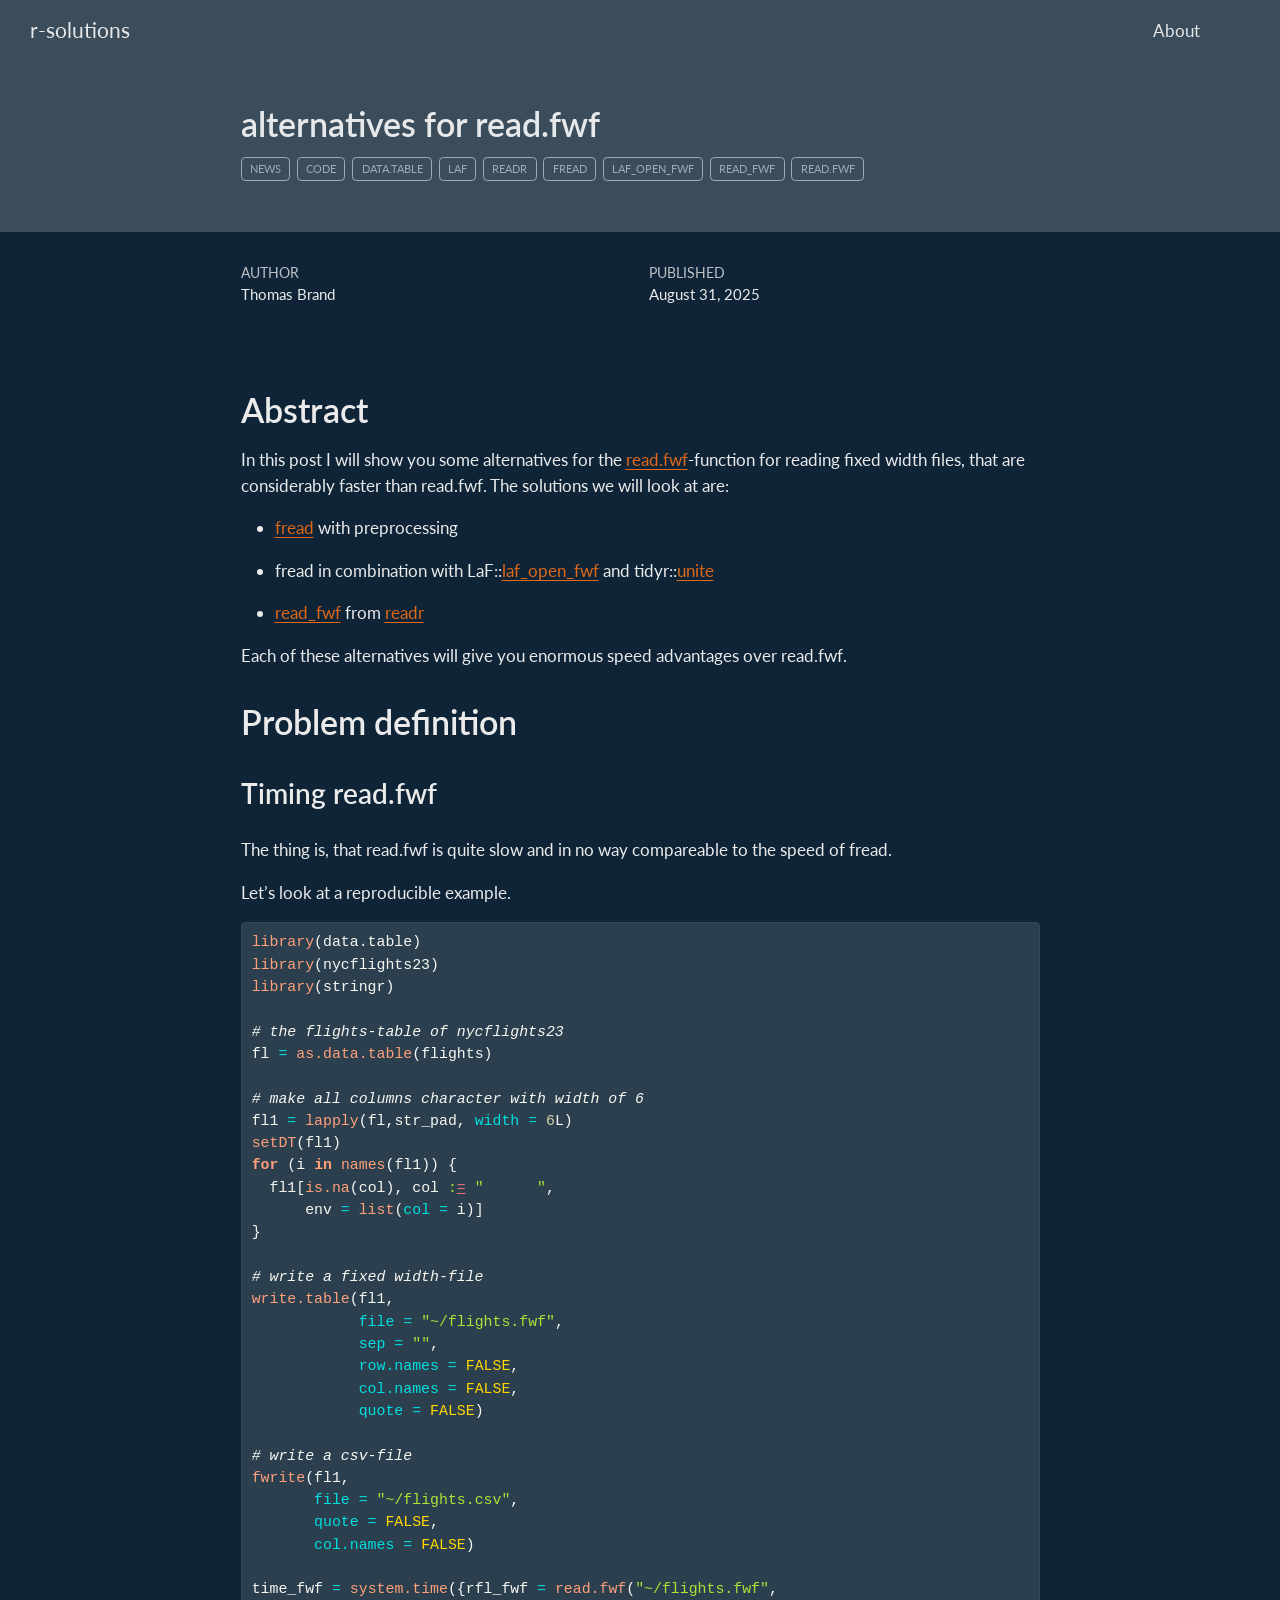
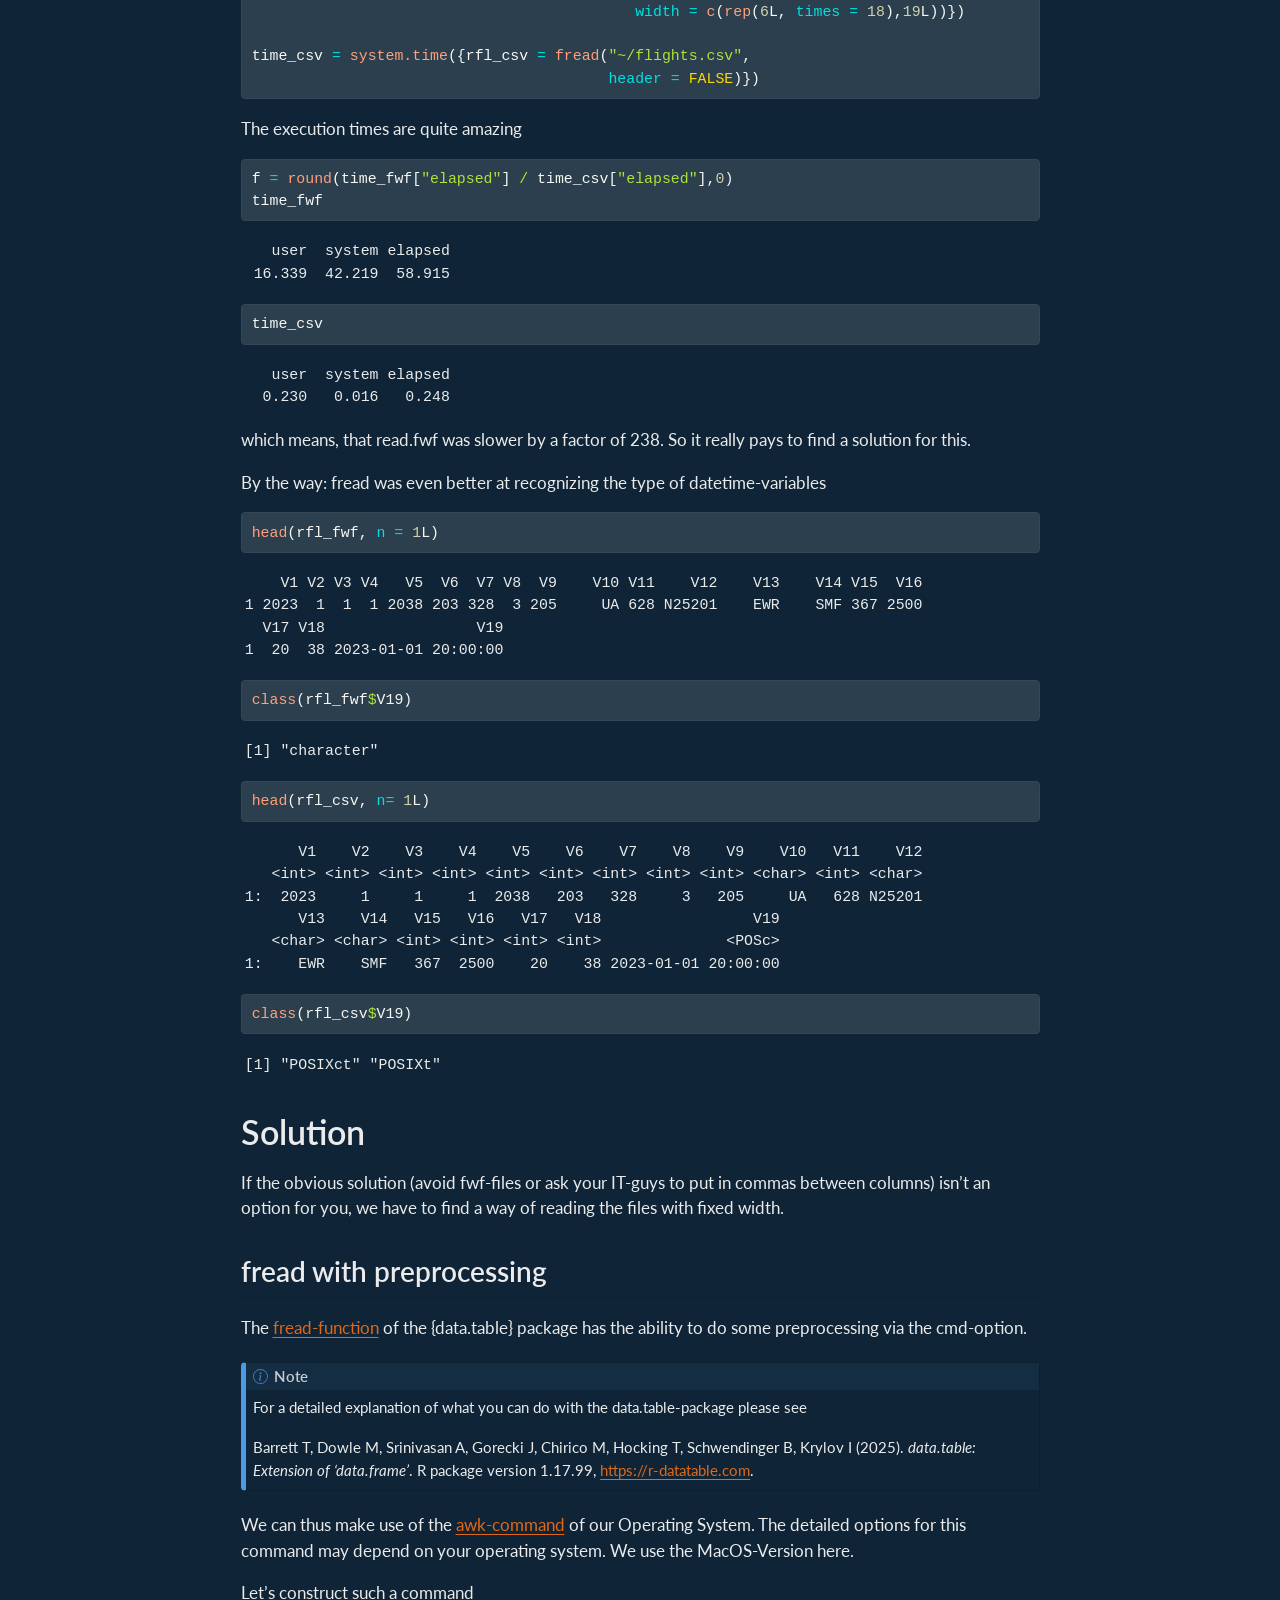
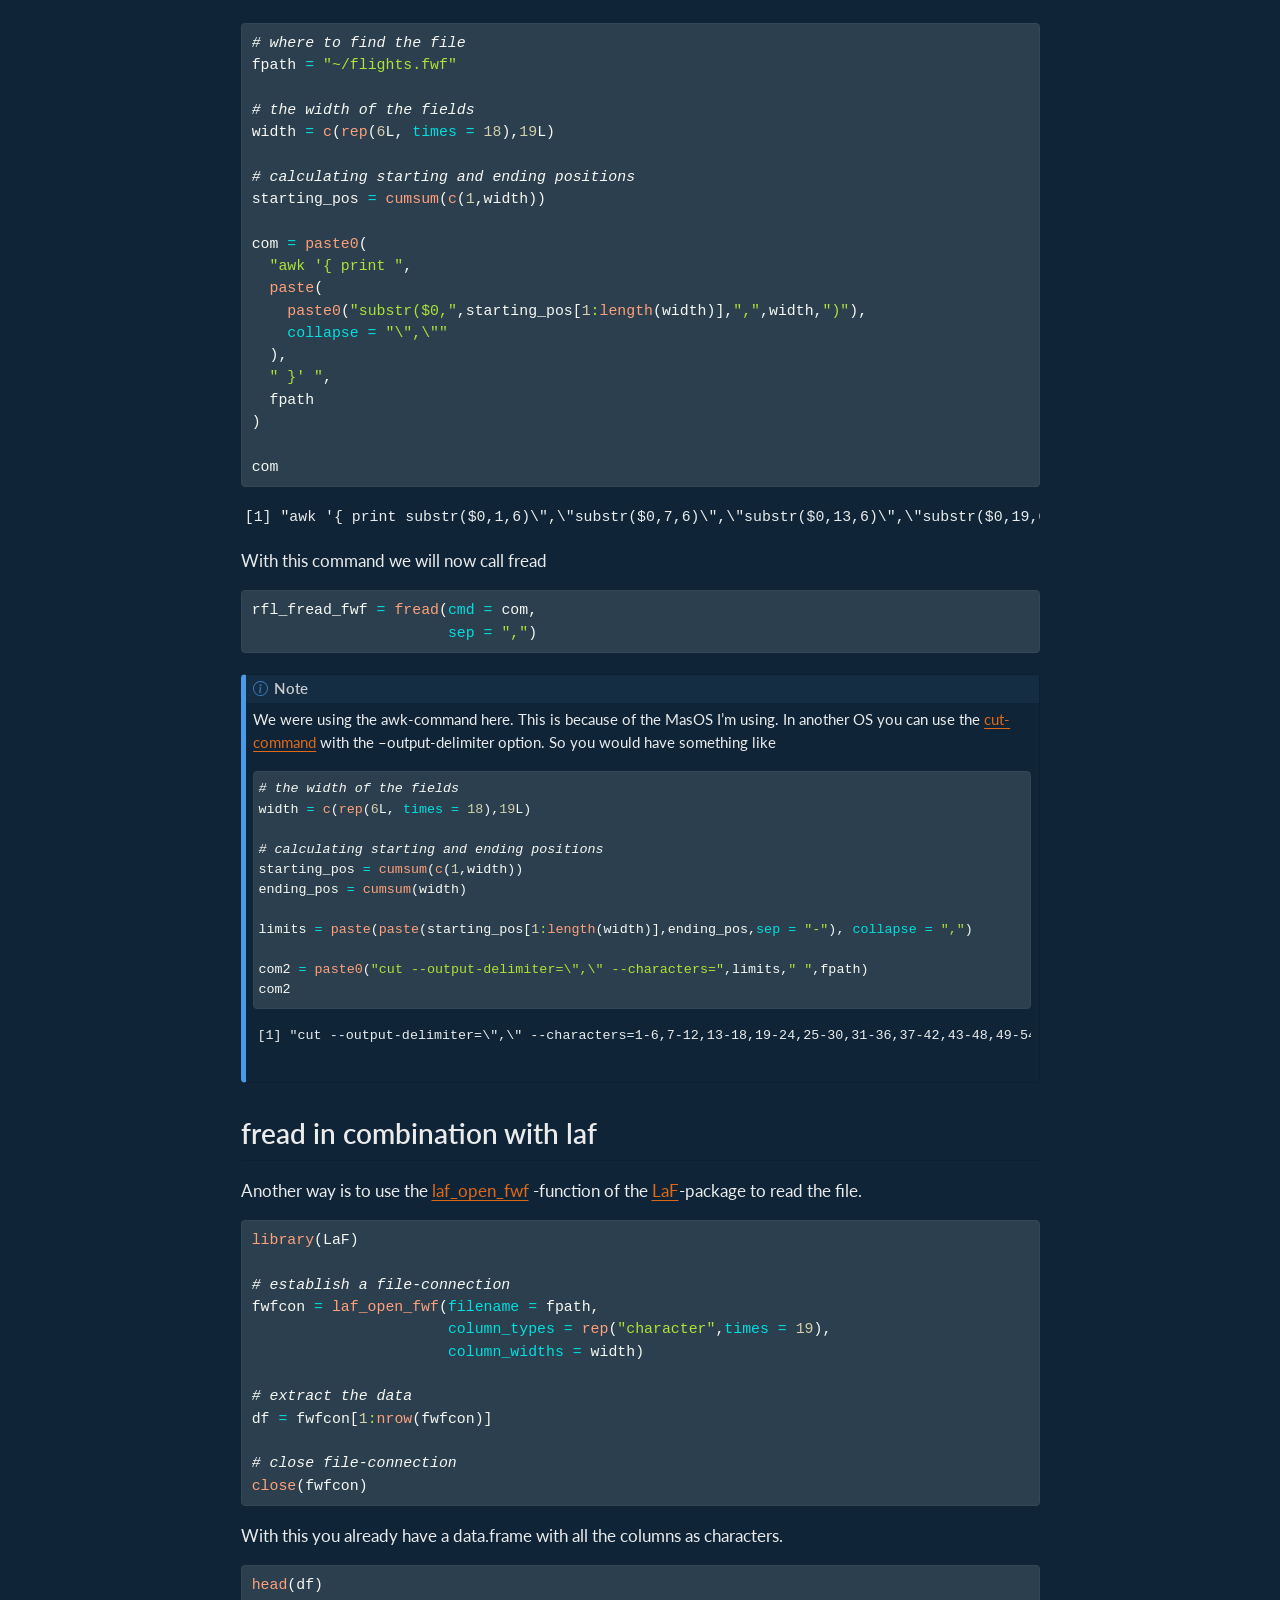
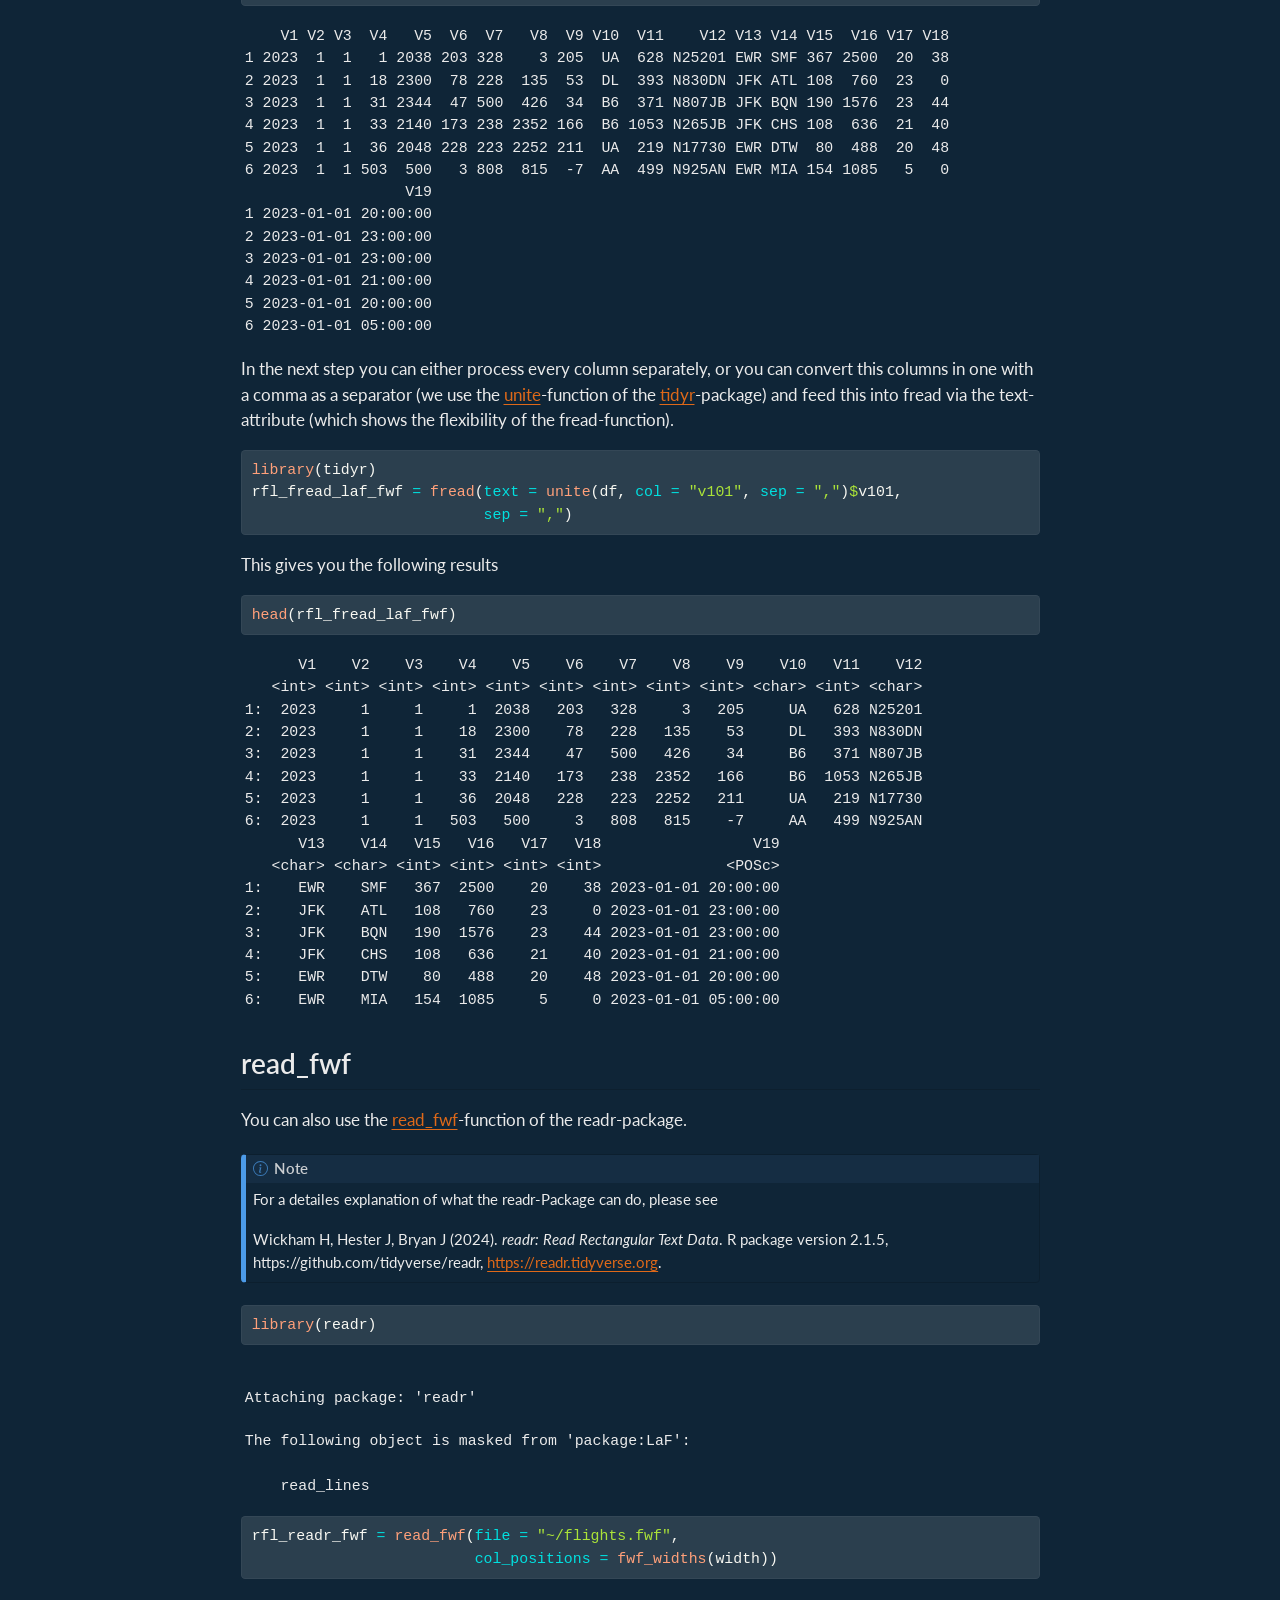
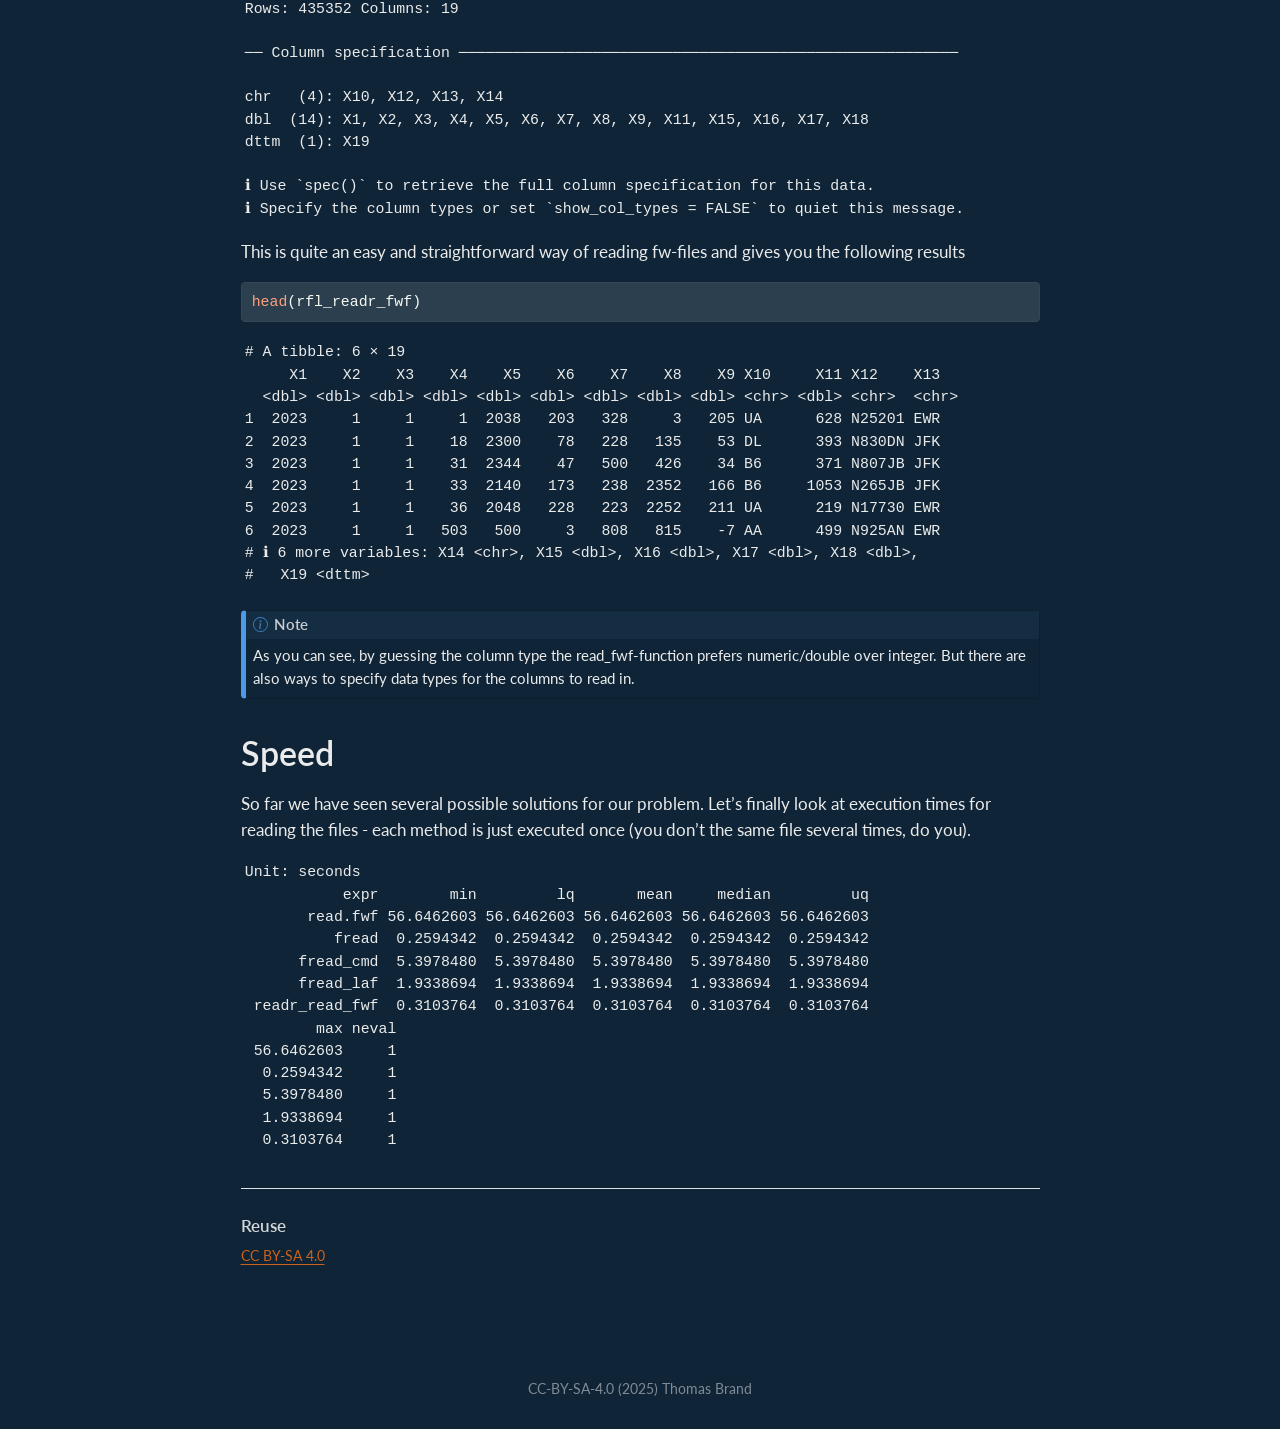
==== commit 68d56e5e: "blog using non-equi joins for time slices" ====
--- a/docs/posts/alternatives-for-read.fwf/index.html
+++ b/docs/posts/alternatives-for-read.fwf/index.html
@@ -2,7 +2,7 @@
 <html xmlns="http://www.w3.org/1999/xhtml" lang="en" xml:lang="en"><head>
 
 <meta charset="utf-8">
-<meta name="generator" content="quarto-1.6.42">
+<meta name="generator" content="quarto-1.7.32">
 
 <meta name="viewport" content="width=device-width, initial-scale=1.0, user-scalable=yes">
 
@@ -23,8 +23,9 @@
   vertical-align: middle;
 }
 /* CSS for syntax highlighting */
+html { -webkit-text-size-adjust: 100%; }
 pre > code.sourceCode { white-space: pre; position: relative; }
-pre > code.sourceCode > span { line-height: 1.25; }
+pre > code.sourceCode > span { display: inline-block; line-height: 1.25; }
 pre > code.sourceCode > span:empty { height: 1.2em; }
 .sourceCode { overflow: visible; }
 code.sourceCode > span { color: inherit; text-decoration: inherit; }
@@ -35,7 +36,7 @@
 }
 @media print {
 pre > code.sourceCode { white-space: pre-wrap; }
-pre > code.sourceCode > span { display: inline-block; text-indent: -5em; padding-left: 5em; }
+pre > code.sourceCode > span { text-indent: -5em; padding-left: 5em; }
 }
 pre.numberSource code
   { counter-reset: source-line 0; }
@@ -66,15 +67,16 @@
 <script src="../../site_libs/quarto-search/fuse.min.js"></script>
 <script src="../../site_libs/quarto-search/quarto-search.js"></script>
 <meta name="quarto:offset" content="../../">
-<script src="../../site_libs/quarto-html/quarto.js"></script>
+<script src="../../site_libs/quarto-html/quarto.js" type="module"></script>
+<script src="../../site_libs/quarto-html/tabsets/tabsets.js" type="module"></script>
 <script src="../../site_libs/quarto-html/popper.min.js"></script>
 <script src="../../site_libs/quarto-html/tippy.umd.min.js"></script>
 <script src="../../site_libs/quarto-html/anchor.min.js"></script>
 <link href="../../site_libs/quarto-html/tippy.css" rel="stylesheet">
-<link href="../../site_libs/quarto-html/quarto-syntax-highlighting-dark-b53751a350365c71b6c909e95f209ed1.css" rel="stylesheet" id="quarto-text-highlighting-styles">
+<link href="../../site_libs/quarto-html/quarto-syntax-highlighting-dark-2fef5ea3f8957b3e4ecc936fc74692ca.css" rel="stylesheet" id="quarto-text-highlighting-styles">
 <script src="../../site_libs/bootstrap/bootstrap.min.js"></script>
 <link href="../../site_libs/bootstrap/bootstrap-icons.css" rel="stylesheet">
-<link href="../../site_libs/bootstrap/bootstrap-be707b585fb907c71faeea1d25688dfc.min.css" rel="stylesheet" append-hash="true" id="quarto-bootstrap" data-mode="dark">
+<link href="../../site_libs/bootstrap/bootstrap-6964cec736b65266f614e8c6f7b9f238.min.css" rel="stylesheet" append-hash="true" id="quarto-bootstrap" data-mode="dark">
 <script id="quarto-search-options" type="application/json">{
   "location": "navbar",
   "copy-button": false,
@@ -107,7 +109,7 @@
 <link rel="stylesheet" href="../../styles.css">
 </head>
 
-<body class="nav-fixed fullcontent">
+<body class="nav-fixed fullcontent quarto-light">
 
 <div id="quarto-search-results"></div>
   <header id="quarto-header" class="headroom fixed-top quarto-banner">
@@ -548,236 +550,242 @@
 
 <div id="quarto-appendix" class="default"><section class="quarto-appendix-contents" id="quarto-reuse"><h2 class="anchored quarto-appendix-heading">Reuse</h2><div class="quarto-appendix-contents"><div><a rel="license" href="https://creativecommons.org/licenses/by-sa/4.0/">CC BY-SA 4.0</a></div></div></section></div></main> <!-- /main -->
 <script id="quarto-html-after-body" type="application/javascript">
-window.document.addEventListener("DOMContentLoaded", function (event) {
-  const toggleBodyColorMode = (bsSheetEl) => {
-    const mode = bsSheetEl.getAttribute("data-mode");
-    const bodyEl = window.document.querySelector("body");
-    if (mode === "dark") {
-      bodyEl.classList.add("quarto-dark");
-      bodyEl.classList.remove("quarto-light");
-    } else {
-      bodyEl.classList.add("quarto-light");
-      bodyEl.classList.remove("quarto-dark");
+  window.document.addEventListener("DOMContentLoaded", function (event) {
+    const icon = "";
+    const anchorJS = new window.AnchorJS();
+    anchorJS.options = {
+      placement: 'right',
+      icon: icon
+    };
+    anchorJS.add('.anchored');
+    const isCodeAnnotation = (el) => {
+      for (const clz of el.classList) {
+        if (clz.startsWith('code-annotation-')) {                     
+          return true;
+        }
+      }
+      return false;
     }
-  }
-  const toggleBodyColorPrimary = () => {
-    const bsSheetEl = window.document.querySelector("link#quarto-bootstrap");
-    if (bsSheetEl) {
-      toggleBodyColorMode(bsSheetEl);
+    const onCopySuccess = function(e) {
+      // button target
+      const button = e.trigger;
+      // don't keep focus
+      button.blur();
+      // flash "checked"
+      button.classList.add('code-copy-button-checked');
+      var currentTitle = button.getAttribute("title");
+      button.setAttribute("title", "Copied!");
+      let tooltip;
+      if (window.bootstrap) {
+        button.setAttribute("data-bs-toggle", "tooltip");
+        button.setAttribute("data-bs-placement", "left");
+        button.setAttribute("data-bs-title", "Copied!");
+        tooltip = new bootstrap.Tooltip(button, 
+          { trigger: "manual", 
+            customClass: "code-copy-button-tooltip",
+            offset: [0, -8]});
+        tooltip.show();    
+      }
+      setTimeout(function() {
+        if (tooltip) {
+          tooltip.hide();
+          button.removeAttribute("data-bs-title");
+          button.removeAttribute("data-bs-toggle");
+          button.removeAttribute("data-bs-placement");
+        }
+        button.setAttribute("title", currentTitle);
+        button.classList.remove('code-copy-button-checked');
+      }, 1000);
+      // clear code selection
+      e.clearSelection();
     }
-  }
-  toggleBodyColorPrimary();  
-  const icon = "";
-  const anchorJS = new window.AnchorJS();
-  anchorJS.options = {
-    placement: 'right',
-    icon: icon
-  };
-  anchorJS.add('.anchored');
-  const isCodeAnnotation = (el) => {
-    for (const clz of el.classList) {
-      if (clz.startsWith('code-annotation-')) {                     
-        return true;
-      }
+    const getTextToCopy = function(trigger) {
+        const codeEl = trigger.previousElementSibling.cloneNode(true);
+        for (const childEl of codeEl.children) {
+          if (isCodeAnnotation(childEl)) {
+            childEl.remove();
+          }
+        }
+        return codeEl.innerText;
     }
-    return false;
-  }
-  const onCopySuccess = function(e) {
-    // button target
-    const button = e.trigger;
-    // don't keep focus
-    button.blur();
-    // flash "checked"
-    button.classList.add('code-copy-button-checked');
-    var currentTitle = button.getAttribute("title");
-    button.setAttribute("title", "Copied!");
-    let tooltip;
-    if (window.bootstrap) {
-      button.setAttribute("data-bs-toggle", "tooltip");
-      button.setAttribute("data-bs-placement", "left");
-      button.setAttribute("data-bs-title", "Copied!");
-      tooltip = new bootstrap.Tooltip(button, 
-        { trigger: "manual", 
-          customClass: "code-copy-button-tooltip",
-          offset: [0, -8]});
-      tooltip.show();    
+    const clipboard = new window.ClipboardJS('.code-copy-button:not([data-in-quarto-modal])', {
+      text: getTextToCopy
+    });
+    clipboard.on('success', onCopySuccess);
+    if (window.document.getElementById('quarto-embedded-source-code-modal')) {
+      const clipboardModal = new window.ClipboardJS('.code-copy-button[data-in-quarto-modal]', {
+        text: getTextToCopy,
+        container: window.document.getElementById('quarto-embedded-source-code-modal')
+      });
+      clipboardModal.on('success', onCopySuccess);
     }
-    setTimeout(function() {
-      if (tooltip) {
-        tooltip.hide();
-        button.removeAttribute("data-bs-title");
-        button.removeAttribute("data-bs-toggle");
-        button.removeAttribute("data-bs-placement");
-      }
-      button.setAttribute("title", currentTitle);
-      button.classList.remove('code-copy-button-checked');
-    }, 1000);
-    // clear code selection
-    e.clearSelection();
-  }
-  const getTextToCopy = function(trigger) {
-      const codeEl = trigger.previousElementSibling.cloneNode(true);
-      for (const childEl of codeEl.children) {
-        if (isCodeAnnotation(childEl)) {
-          childEl.remove();
-        }
-      }
-      return codeEl.innerText;
-  }
-  const clipboard = new window.ClipboardJS('.code-copy-button:not([data-in-quarto-modal])', {
-    text: getTextToCopy
-  });
-  clipboard.on('success', onCopySuccess);
-  if (window.document.getElementById('quarto-embedded-source-code-modal')) {
-    const clipboardModal = new window.ClipboardJS('.code-copy-button[data-in-quarto-modal]', {
-      text: getTextToCopy,
-      container: window.document.getElementById('quarto-embedded-source-code-modal')
-    });
-    clipboardModal.on('success', onCopySuccess);
-  }
-    var localhostRegex = new RegExp(/^(?:http|https):\/\/localhost\:?[0-9]*\//);
-    var mailtoRegex = new RegExp(/^mailto:/);
-      var filterRegex = new RegExp('/' + window.location.host + '/');
-    var isInternal = (href) => {
-        return filterRegex.test(href) || localhostRegex.test(href) || mailtoRegex.test(href);
+      var localhostRegex = new RegExp(/^(?:http|https):\/\/localhost\:?[0-9]*\//);
+      var mailtoRegex = new RegExp(/^mailto:/);
+        var filterRegex = new RegExp('/' + window.location.host + '/');
+      var isInternal = (href) => {
+          return filterRegex.test(href) || localhostRegex.test(href) || mailtoRegex.test(href);
+      }
+      // Inspect non-navigation links and adorn them if external
+     var links = window.document.querySelectorAll('a[href]:not(.nav-link):not(.navbar-brand):not(.toc-action):not(.sidebar-link):not(.sidebar-item-toggle):not(.pagination-link):not(.no-external):not([aria-hidden]):not(.dropdown-item):not(.quarto-navigation-tool):not(.about-link)');
+      for (var i=0; i<links.length; i++) {
+        const link = links[i];
+        if (!isInternal(link.href)) {
+          // undo the damage that might have been done by quarto-nav.js in the case of
+          // links that we want to consider external
+          if (link.dataset.originalHref !== undefined) {
+            link.href = link.dataset.originalHref;
+          }
+        }
+      }
+    function tippyHover(el, contentFn, onTriggerFn, onUntriggerFn) {
+      const config = {
+        allowHTML: true,
+        maxWidth: 500,
+        delay: 100,
+        arrow: false,
+        appendTo: function(el) {
+            return el.parentElement;
+        },
+        interactive: true,
+        interactiveBorder: 10,
+        theme: 'quarto',
+        placement: 'bottom-start',
+      };
+      if (contentFn) {
+        config.content = contentFn;
+      }
+      if (onTriggerFn) {
+        config.onTrigger = onTriggerFn;
+      }
+      if (onUntriggerFn) {
+        config.onUntrigger = onUntriggerFn;
+      }
+      window.tippy(el, config); 
     }
-    // Inspect non-navigation links and adorn them if external
- 	var links = window.document.querySelectorAll('a[href]:not(.nav-link):not(.navbar-brand):not(.toc-action):not(.sidebar-link):not(.sidebar-item-toggle):not(.pagination-link):not(.no-external):not([aria-hidden]):not(.dropdown-item):not(.quarto-navigation-tool):not(.about-link)');
-    for (var i=0; i<links.length; i++) {
-      const link = links[i];
-      if (!isInternal(link.href)) {
-        // undo the damage that might have been done by quarto-nav.js in the case of
-        // links that we want to consider external
-        if (link.dataset.originalHref !== undefined) {
-          link.href = link.dataset.originalHref;
-        }
-      }
+    const noterefs = window.document.querySelectorAll('a[role="doc-noteref"]');
+    for (var i=0; i<noterefs.length; i++) {
+      const ref = noterefs[i];
+      tippyHover(ref, function() {
+        // use id or data attribute instead here
+        let href = ref.getAttribute('data-footnote-href') || ref.getAttribute('href');
+        try { href = new URL(href).hash; } catch {}
+        const id = href.replace(/^#\/?/, "");
+        const note = window.document.getElementById(id);
+        if (note) {
+          return note.innerHTML;
+        } else {
+          return "";
+        }
+      });
     }
-  function tippyHover(el, contentFn, onTriggerFn, onUntriggerFn) {
-    const config = {
-      allowHTML: true,
-      maxWidth: 500,
-      delay: 100,
-      arrow: false,
-      appendTo: function(el) {
-          return el.parentElement;
-      },
-      interactive: true,
-      interactiveBorder: 10,
-      theme: 'quarto',
-      placement: 'bottom-start',
-    };
-    if (contentFn) {
-      config.content = contentFn;
-    }
-    if (onTriggerFn) {
-      config.onTrigger = onTriggerFn;
-    }
-    if (onUntriggerFn) {
-      config.onUntrigger = onUntriggerFn;
-    }
-    window.tippy(el, config); 
-  }
-  const noterefs = window.document.querySelectorAll('a[role="doc-noteref"]');
-  for (var i=0; i<noterefs.length; i++) {
-    const ref = noterefs[i];
-    tippyHover(ref, function() {
-      // use id or data attribute instead here
-      let href = ref.getAttribute('data-footnote-href') || ref.getAttribute('href');
-      try { href = new URL(href).hash; } catch {}
-      const id = href.replace(/^#\/?/, "");
-      const note = window.document.getElementById(id);
-      if (note) {
-        return note.innerHTML;
+    const xrefs = window.document.querySelectorAll('a.quarto-xref');
+    const processXRef = (id, note) => {
+      // Strip column container classes
+      const stripColumnClz = (el) => {
+        el.classList.remove("page-full", "page-columns");
+        if (el.children) {
+          for (const child of el.children) {
+            stripColumnClz(child);
+          }
+        }
+      }
+      stripColumnClz(note)
+      if (id === null || id.startsWith('sec-')) {
+        // Special case sections, only their first couple elements
+        const container = document.createElement("div");
+        if (note.children && note.children.length > 2) {
+          container.appendChild(note.children[0].cloneNode(true));
+          for (let i = 1; i < note.children.length; i++) {
+            const child = note.children[i];
+            if (child.tagName === "P" && child.innerText === "") {
+              continue;
+            } else {
+              container.appendChild(child.cloneNode(true));
+              break;
+            }
+          }
+          if (window.Quarto?.typesetMath) {
+            window.Quarto.typesetMath(container);
+          }
+          return container.innerHTML
+        } else {
+          if (window.Quarto?.typesetMath) {
+            window.Quarto.typesetMath(note);
+          }
+          return note.innerHTML;
+        }
       } else {
-        return "";
-      }
-    });
-  }
-  const xrefs = window.document.querySelectorAll('a.quarto-xref');
-  const processXRef = (id, note) => {
-    // Strip column container classes
-    const stripColumnClz = (el) => {
-      el.classList.remove("page-full", "page-columns");
-      if (el.children) {
-        for (const child of el.children) {
-          stripColumnClz(child);
-        }
-      }
-    }
-    stripColumnClz(note)
-    if (id === null || id.startsWith('sec-')) {
-      // Special case sections, only their first couple elements
-      const container = document.createElement("div");
-      if (note.children && note.children.length > 2) {
-        container.appendChild(note.children[0].cloneNode(true));
-        for (let i = 1; i < note.children.length; i++) {
-          const child = note.children[i];
-          if (child.tagName === "P" && child.innerText === "") {
-            continue;
-          } else {
-            container.appendChild(child.cloneNode(true));
-            break;
-          }
-        }
-        if (window.Quarto?.typesetMath) {
-          window.Quarto.typesetMath(container);
-        }
-        return container.innerHTML
-      } else {
+        // Remove any anchor links if they are present
+        const anchorLink = note.querySelector('a.anchorjs-link');
+        if (anchorLink) {
+          anchorLink.remove();
+        }
         if (window.Quarto?.typesetMath) {
           window.Quarto.typesetMath(note);
         }
-        return note.innerHTML;
-      }
-    } else {
-      // Remove any anchor links if they are present
-      const anchorLink = note.querySelector('a.anchorjs-link');
-      if (anchorLink) {
-        anchorLink.remove();
-      }
-      if (window.Quarto?.typesetMath) {
-        window.Quarto.typesetMath(note);
-      }
-      if (note.classList.contains("callout")) {
-        return note.outerHTML;
-      } else {
-        return note.innerHTML;
+        if (note.classList.contains("callout")) {
+          return note.outerHTML;
+        } else {
+          return note.innerHTML;
+        }
       }
     }
-  }
-  for (var i=0; i<xrefs.length; i++) {
-    const xref = xrefs[i];
-    tippyHover(xref, undefined, function(instance) {
-      instance.disable();
-      let url = xref.getAttribute('href');
-      let hash = undefined; 
-      if (url.startsWith('#')) {
-        hash = url;
-      } else {
-        try { hash = new URL(url).hash; } catch {}
-      }
-      if (hash) {
-        const id = hash.replace(/^#\/?/, "");
-        const note = window.document.getElementById(id);
-        if (note !== null) {
-          try {
-            const html = processXRef(id, note.cloneNode(true));
-            instance.setContent(html);
-          } finally {
-            instance.enable();
-            instance.show();
+    for (var i=0; i<xrefs.length; i++) {
+      const xref = xrefs[i];
+      tippyHover(xref, undefined, function(instance) {
+        instance.disable();
+        let url = xref.getAttribute('href');
+        let hash = undefined; 
+        if (url.startsWith('#')) {
+          hash = url;
+        } else {
+          try { hash = new URL(url).hash; } catch {}
+        }
+        if (hash) {
+          const id = hash.replace(/^#\/?/, "");
+          const note = window.document.getElementById(id);
+          if (note !== null) {
+            try {
+              const html = processXRef(id, note.cloneNode(true));
+              instance.setContent(html);
+            } finally {
+              instance.enable();
+              instance.show();
+            }
+          } else {
+            // See if we can fetch this
+            fetch(url.split('#')[0])
+            .then(res => res.text())
+            .then(html => {
+              const parser = new DOMParser();
+              const htmlDoc = parser.parseFromString(html, "text/html");
+              const note = htmlDoc.getElementById(id);
+              if (note !== null) {
+                const html = processXRef(id, note);
+                instance.setContent(html);
+              } 
+            }).finally(() => {
+              instance.enable();
+              instance.show();
+            });
           }
         } else {
-          // See if we can fetch this
-          fetch(url.split('#')[0])
+          // See if we can fetch a full url (with no hash to target)
+          // This is a special case and we should probably do some content thinning / targeting
+          fetch(url)
           .then(res => res.text())
           .then(html => {
             const parser = new DOMParser();
             const htmlDoc = parser.parseFromString(html, "text/html");
-            const note = htmlDoc.getElementById(id);
+            const note = htmlDoc.querySelector('main.content');
             if (note !== null) {
-              const html = processXRef(id, note);
+              // This should only happen for chapter cross references
+              // (since there is no id in the URL)
+              // remove the first header
+              if (note.children.length > 0 && note.children[0].tagName === "HEADER") {
+                note.children[0].remove();
+              }
+              const html = processXRef(null, note);
               instance.setContent(html);
             } 
           }).finally(() => {
@@ -785,185 +793,161 @@
             instance.show();
           });
         }
-      } else {
-        // See if we can fetch a full url (with no hash to target)
-        // This is a special case and we should probably do some content thinning / targeting
-        fetch(url)
-        .then(res => res.text())
-        .then(html => {
-          const parser = new DOMParser();
-          const htmlDoc = parser.parseFromString(html, "text/html");
-          const note = htmlDoc.querySelector('main.content');
-          if (note !== null) {
-            // This should only happen for chapter cross references
-            // (since there is no id in the URL)
-            // remove the first header
-            if (note.children.length > 0 && note.children[0].tagName === "HEADER") {
-              note.children[0].remove();
-            }
-            const html = processXRef(null, note);
-            instance.setContent(html);
-          } 
-        }).finally(() => {
-          instance.enable();
-          instance.show();
-        });
-      }
-    }, function(instance) {
-    });
-  }
-      let selectedAnnoteEl;
-      const selectorForAnnotation = ( cell, annotation) => {
-        let cellAttr = 'data-code-cell="' + cell + '"';
-        let lineAttr = 'data-code-annotation="' +  annotation + '"';
-        const selector = 'span[' + cellAttr + '][' + lineAttr + ']';
-        return selector;
-      }
-      const selectCodeLines = (annoteEl) => {
-        const doc = window.document;
-        const targetCell = annoteEl.getAttribute("data-target-cell");
-        const targetAnnotation = annoteEl.getAttribute("data-target-annotation");
-        const annoteSpan = window.document.querySelector(selectorForAnnotation(targetCell, targetAnnotation));
-        const lines = annoteSpan.getAttribute("data-code-lines").split(",");
-        const lineIds = lines.map((line) => {
-          return targetCell + "-" + line;
-        })
-        let top = null;
-        let height = null;
-        let parent = null;
-        if (lineIds.length > 0) {
-            //compute the position of the single el (top and bottom and make a div)
-            const el = window.document.getElementById(lineIds[0]);
-            top = el.offsetTop;
-            height = el.offsetHeight;
-            parent = el.parentElement.parentElement;
-          if (lineIds.length > 1) {
-            const lastEl = window.document.getElementById(lineIds[lineIds.length - 1]);
-            const bottom = lastEl.offsetTop + lastEl.offsetHeight;
-            height = bottom - top;
-          }
-          if (top !== null && height !== null && parent !== null) {
-            // cook up a div (if necessary) and position it 
-            let div = window.document.getElementById("code-annotation-line-highlight");
-            if (div === null) {
-              div = window.document.createElement("div");
-              div.setAttribute("id", "code-annotation-line-highlight");
-              div.style.position = 'absolute';
-              parent.appendChild(div);
-            }
-            div.style.top = top - 2 + "px";
-            div.style.height = height + 4 + "px";
-            div.style.left = 0;
-            let gutterDiv = window.document.getElementById("code-annotation-line-highlight-gutter");
-            if (gutterDiv === null) {
-              gutterDiv = window.document.createElement("div");
-              gutterDiv.setAttribute("id", "code-annotation-line-highlight-gutter");
-              gutterDiv.style.position = 'absolute';
-              const codeCell = window.document.getElementById(targetCell);
-              const gutter = codeCell.querySelector('.code-annotation-gutter');
-              gutter.appendChild(gutterDiv);
-            }
-            gutterDiv.style.top = top - 2 + "px";
-            gutterDiv.style.height = height + 4 + "px";
-          }
-          selectedAnnoteEl = annoteEl;
-        }
-      };
-      const unselectCodeLines = () => {
-        const elementsIds = ["code-annotation-line-highlight", "code-annotation-line-highlight-gutter"];
-        elementsIds.forEach((elId) => {
-          const div = window.document.getElementById(elId);
-          if (div) {
-            div.remove();
-          }
-        });
-        selectedAnnoteEl = undefined;
-      };
-        // Handle positioning of the toggle
-    window.addEventListener(
-      "resize",
-      throttle(() => {
-        elRect = undefined;
-        if (selectedAnnoteEl) {
-          selectCodeLines(selectedAnnoteEl);
-        }
-      }, 10)
-    );
-    function throttle(fn, ms) {
-    let throttle = false;
-    let timer;
-      return (...args) => {
-        if(!throttle) { // first call gets through
-            fn.apply(this, args);
-            throttle = true;
-        } else { // all the others get throttled
-            if(timer) clearTimeout(timer); // cancel #2
-            timer = setTimeout(() => {
-              fn.apply(this, args);
-              timer = throttle = false;
-            }, ms);
-        }
-      };
-    }
-      // Attach click handler to the DT
-      const annoteDls = window.document.querySelectorAll('dt[data-target-cell]');
-      for (const annoteDlNode of annoteDls) {
-        annoteDlNode.addEventListener('click', (event) => {
-          const clickedEl = event.target;
-          if (clickedEl !== selectedAnnoteEl) {
-            unselectCodeLines();
-            const activeEl = window.document.querySelector('dt[data-target-cell].code-annotation-active');
-            if (activeEl) {
-              activeEl.classList.remove('code-annotation-active');
-            }
-            selectCodeLines(clickedEl);
-            clickedEl.classList.add('code-annotation-active');
-          } else {
-            // Unselect the line
-            unselectCodeLines();
-            clickedEl.classList.remove('code-annotation-active');
-          }
-        });
-      }
-  const findCites = (el) => {
-    const parentEl = el.parentElement;
-    if (parentEl) {
-      const cites = parentEl.dataset.cites;
-      if (cites) {
-        return {
-          el,
-          cites: cites.split(' ')
-        };
-      } else {
-        return findCites(el.parentElement)
-      }
-    } else {
-      return undefined;
-    }
-  };
-  var bibliorefs = window.document.querySelectorAll('a[role="doc-biblioref"]');
-  for (var i=0; i<bibliorefs.length; i++) {
-    const ref = bibliorefs[i];
-    const citeInfo = findCites(ref);
-    if (citeInfo) {
-      tippyHover(citeInfo.el, function() {
-        var popup = window.document.createElement('div');
-        citeInfo.cites.forEach(function(cite) {
-          var citeDiv = window.document.createElement('div');
-          citeDiv.classList.add('hanging-indent');
-          citeDiv.classList.add('csl-entry');
-          var biblioDiv = window.document.getElementById('ref-' + cite);
-          if (biblioDiv) {
-            citeDiv.innerHTML = biblioDiv.innerHTML;
-          }
-          popup.appendChild(citeDiv);
-        });
-        return popup.innerHTML;
+      }, function(instance) {
       });
     }
-  }
-});
-</script>
+        let selectedAnnoteEl;
+        const selectorForAnnotation = ( cell, annotation) => {
+          let cellAttr = 'data-code-cell="' + cell + '"';
+          let lineAttr = 'data-code-annotation="' +  annotation + '"';
+          const selector = 'span[' + cellAttr + '][' + lineAttr + ']';
+          return selector;
+        }
+        const selectCodeLines = (annoteEl) => {
+          const doc = window.document;
+          const targetCell = annoteEl.getAttribute("data-target-cell");
+          const targetAnnotation = annoteEl.getAttribute("data-target-annotation");
+          const annoteSpan = window.document.querySelector(selectorForAnnotation(targetCell, targetAnnotation));
+          const lines = annoteSpan.getAttribute("data-code-lines").split(",");
+          const lineIds = lines.map((line) => {
+            return targetCell + "-" + line;
+          })
+          let top = null;
+          let height = null;
+          let parent = null;
+          if (lineIds.length > 0) {
+              //compute the position of the single el (top and bottom and make a div)
+              const el = window.document.getElementById(lineIds[0]);
+              top = el.offsetTop;
+              height = el.offsetHeight;
+              parent = el.parentElement.parentElement;
+            if (lineIds.length > 1) {
+              const lastEl = window.document.getElementById(lineIds[lineIds.length - 1]);
+              const bottom = lastEl.offsetTop + lastEl.offsetHeight;
+              height = bottom - top;
+            }
+            if (top !== null && height !== null && parent !== null) {
+              // cook up a div (if necessary) and position it 
+              let div = window.document.getElementById("code-annotation-line-highlight");
+              if (div === null) {
+                div = window.document.createElement("div");
+                div.setAttribute("id", "code-annotation-line-highlight");
+                div.style.position = 'absolute';
+                parent.appendChild(div);
+              }
+              div.style.top = top - 2 + "px";
+              div.style.height = height + 4 + "px";
+              div.style.left = 0;
+              let gutterDiv = window.document.getElementById("code-annotation-line-highlight-gutter");
+              if (gutterDiv === null) {
+                gutterDiv = window.document.createElement("div");
+                gutterDiv.setAttribute("id", "code-annotation-line-highlight-gutter");
+                gutterDiv.style.position = 'absolute';
+                const codeCell = window.document.getElementById(targetCell);
+                const gutter = codeCell.querySelector('.code-annotation-gutter');
+                gutter.appendChild(gutterDiv);
+              }
+              gutterDiv.style.top = top - 2 + "px";
+              gutterDiv.style.height = height + 4 + "px";
+            }
+            selectedAnnoteEl = annoteEl;
+          }
+        };
+        const unselectCodeLines = () => {
+          const elementsIds = ["code-annotation-line-highlight", "code-annotation-line-highlight-gutter"];
+          elementsIds.forEach((elId) => {
+            const div = window.document.getElementById(elId);
+            if (div) {
+              div.remove();
+            }
+          });
+          selectedAnnoteEl = undefined;
+        };
+          // Handle positioning of the toggle
+      window.addEventListener(
+        "resize",
+        throttle(() => {
+          elRect = undefined;
+          if (selectedAnnoteEl) {
+            selectCodeLines(selectedAnnoteEl);
+          }
+        }, 10)
+      );
+      function throttle(fn, ms) {
+      let throttle = false;
+      let timer;
+        return (...args) => {
+          if(!throttle) { // first call gets through
+              fn.apply(this, args);
+              throttle = true;
+          } else { // all the others get throttled
+              if(timer) clearTimeout(timer); // cancel #2
+              timer = setTimeout(() => {
+                fn.apply(this, args);
+                timer = throttle = false;
+              }, ms);
+          }
+        };
+      }
+        // Attach click handler to the DT
+        const annoteDls = window.document.querySelectorAll('dt[data-target-cell]');
+        for (const annoteDlNode of annoteDls) {
+          annoteDlNode.addEventListener('click', (event) => {
+            const clickedEl = event.target;
+            if (clickedEl !== selectedAnnoteEl) {
+              unselectCodeLines();
+              const activeEl = window.document.querySelector('dt[data-target-cell].code-annotation-active');
+              if (activeEl) {
+                activeEl.classList.remove('code-annotation-active');
+              }
+              selectCodeLines(clickedEl);
+              clickedEl.classList.add('code-annotation-active');
+            } else {
+              // Unselect the line
+              unselectCodeLines();
+              clickedEl.classList.remove('code-annotation-active');
+            }
+          });
+        }
+    const findCites = (el) => {
+      const parentEl = el.parentElement;
+      if (parentEl) {
+        const cites = parentEl.dataset.cites;
+        if (cites) {
+          return {
+            el,
+            cites: cites.split(' ')
+          };
+        } else {
+          return findCites(el.parentElement)
+        }
+      } else {
+        return undefined;
+      }
+    };
+    var bibliorefs = window.document.querySelectorAll('a[role="doc-biblioref"]');
+    for (var i=0; i<bibliorefs.length; i++) {
+      const ref = bibliorefs[i];
+      const citeInfo = findCites(ref);
+      if (citeInfo) {
+        tippyHover(citeInfo.el, function() {
+          var popup = window.document.createElement('div');
+          citeInfo.cites.forEach(function(cite) {
+            var citeDiv = window.document.createElement('div');
+            citeDiv.classList.add('hanging-indent');
+            citeDiv.classList.add('csl-entry');
+            var biblioDiv = window.document.getElementById('ref-' + cite);
+            if (biblioDiv) {
+              citeDiv.innerHTML = biblioDiv.innerHTML;
+            }
+            popup.appendChild(citeDiv);
+          });
+          return popup.innerHTML;
+        });
+      }
+    }
+  });
+  </script>
 </div> <!-- /content -->
 <footer class="footer">
   <div class="nav-footer">
--- a/docs/site_libs/quarto-html/quarto-syntax-highlighting-dark-2fef5ea3f8957b3e4ecc936fc74692ca.css
+++ b/docs/site_libs/quarto-html/quarto-syntax-highlighting-dark-2fef5ea3f8957b3e4ecc936fc74692ca.css
@@ -0,0 +1,219 @@
+/* quarto syntax highlight colors */
+:root {
+  --quarto-hl-al-color: #f07178;
+  --quarto-hl-an-color: #d4d0ab;
+  --quarto-hl-at-color: #00e0e0;
+  --quarto-hl-bn-color: #d4d0ab;
+  --quarto-hl-bu-color: #abe338;
+  --quarto-hl-ch-color: #abe338;
+  --quarto-hl-co-color: #f8f8f2;
+  --quarto-hl-cv-color: #ffd700;
+  --quarto-hl-cn-color: #ffd700;
+  --quarto-hl-cf-color: #ffa07a;
+  --quarto-hl-dt-color: #ffa07a;
+  --quarto-hl-dv-color: #d4d0ab;
+  --quarto-hl-do-color: #f8f8f2;
+  --quarto-hl-er-color: #f07178;
+  --quarto-hl-ex-color: #00e0e0;
+  --quarto-hl-fl-color: #d4d0ab;
+  --quarto-hl-fu-color: #ffa07a;
+  --quarto-hl-im-color: #abe338;
+  --quarto-hl-in-color: #d4d0ab;
+  --quarto-hl-kw-color: #ffa07a;
+  --quarto-hl-op-color: #ffa07a;
+  --quarto-hl-ot-color: #00e0e0;
+  --quarto-hl-pp-color: #dcc6e0;
+  --quarto-hl-re-color: #00e0e0;
+  --quarto-hl-sc-color: #abe338;
+  --quarto-hl-ss-color: #abe338;
+  --quarto-hl-st-color: #abe338;
+  --quarto-hl-va-color: #00e0e0;
+  --quarto-hl-vs-color: #abe338;
+  --quarto-hl-wa-color: #dcc6e0;
+}
+
+/* other quarto variables */
+:root {
+  --quarto-font-monospace: SFMono-Regular, Menlo, Monaco, Consolas, "Liberation Mono", "Courier New", monospace;
+}
+
+/* syntax highlight based on Pandoc's rules */
+pre > code.sourceCode > span {
+  color: #f8f8f2;
+}
+
+code.sourceCode > span {
+  color: #f8f8f2;
+}
+
+div.sourceCode,
+div.sourceCode pre.sourceCode {
+  color: #f8f8f2;
+}
+
+/* Normal */
+code span {
+  color: #f8f8f2;
+}
+
+/* Alert */
+code span.al {
+  color: #f07178;
+}
+
+/* Annotation */
+code span.an {
+  color: #d4d0ab;
+}
+
+/* Attribute */
+code span.at {
+  color: #00e0e0;
+}
+
+/* BaseN */
+code span.bn {
+  color: #d4d0ab;
+}
+
+/* BuiltIn */
+code span.bu {
+  color: #abe338;
+}
+
+/* ControlFlow */
+code span.cf {
+  font-weight: bold;
+  color: #ffa07a;
+}
+
+/* Char */
+code span.ch {
+  color: #abe338;
+}
+
+/* Constant */
+code span.cn {
+  color: #ffd700;
+}
+
+/* Comment */
+code span.co {
+  font-style: italic;
+  color: #f8f8f2;
+}
+
+/* CommentVar */
+code span.cv {
+  color: #ffd700;
+}
+
+/* Documentation */
+code span.do {
+  color: #f8f8f2;
+}
+
+/* DataType */
+code span.dt {
+  color: #ffa07a;
+}
+
+/* DecVal */
+code span.dv {
+  color: #d4d0ab;
+}
+
+/* Error */
+code span.er {
+  color: #f07178;
+  text-decoration: underline;
+}
+
+/* Extension */
+code span.ex {
+  font-weight: bold;
+  color: #00e0e0;
+}
+
+/* Float */
+code span.fl {
+  color: #d4d0ab;
+}
+
+/* Function */
+code span.fu {
+  color: #ffa07a;
+}
+
+/* Import */
+code span.im {
+  color: #abe338;
+}
+
+/* Information */
+code span.in {
+  color: #d4d0ab;
+}
+
+/* Keyword */
+code span.kw {
+  font-weight: bold;
+  color: #ffa07a;
+}
+
+/* Operator */
+code span.op {
+  color: #ffa07a;
+}
+
+/* Other */
+code span.ot {
+  color: #00e0e0;
+}
+
+/* Preprocessor */
+code span.pp {
+  color: #dcc6e0;
+}
+
+/* RegionMarker */
+code span.re {
+  background-color: #f8f8f2;
+  color: #00e0e0;
+}
+
+/* SpecialChar */
+code span.sc {
+  color: #abe338;
+}
+
+/* SpecialString */
+code span.ss {
+  color: #abe338;
+}
+
+/* String */
+code span.st {
+  color: #abe338;
+}
+
+/* Variable */
+code span.va {
+  color: #00e0e0;
+}
+
+/* VerbatimString */
+code span.vs {
+  color: #abe338;
+}
+
+/* Warning */
+code span.wa {
+  color: #dcc6e0;
+}
+
+.prevent-inlining {
+  content: "</";
+}
+
+/*# sourceMappingURL=9d1c423767af11a14e59cf8ecfea55bb.css.map */
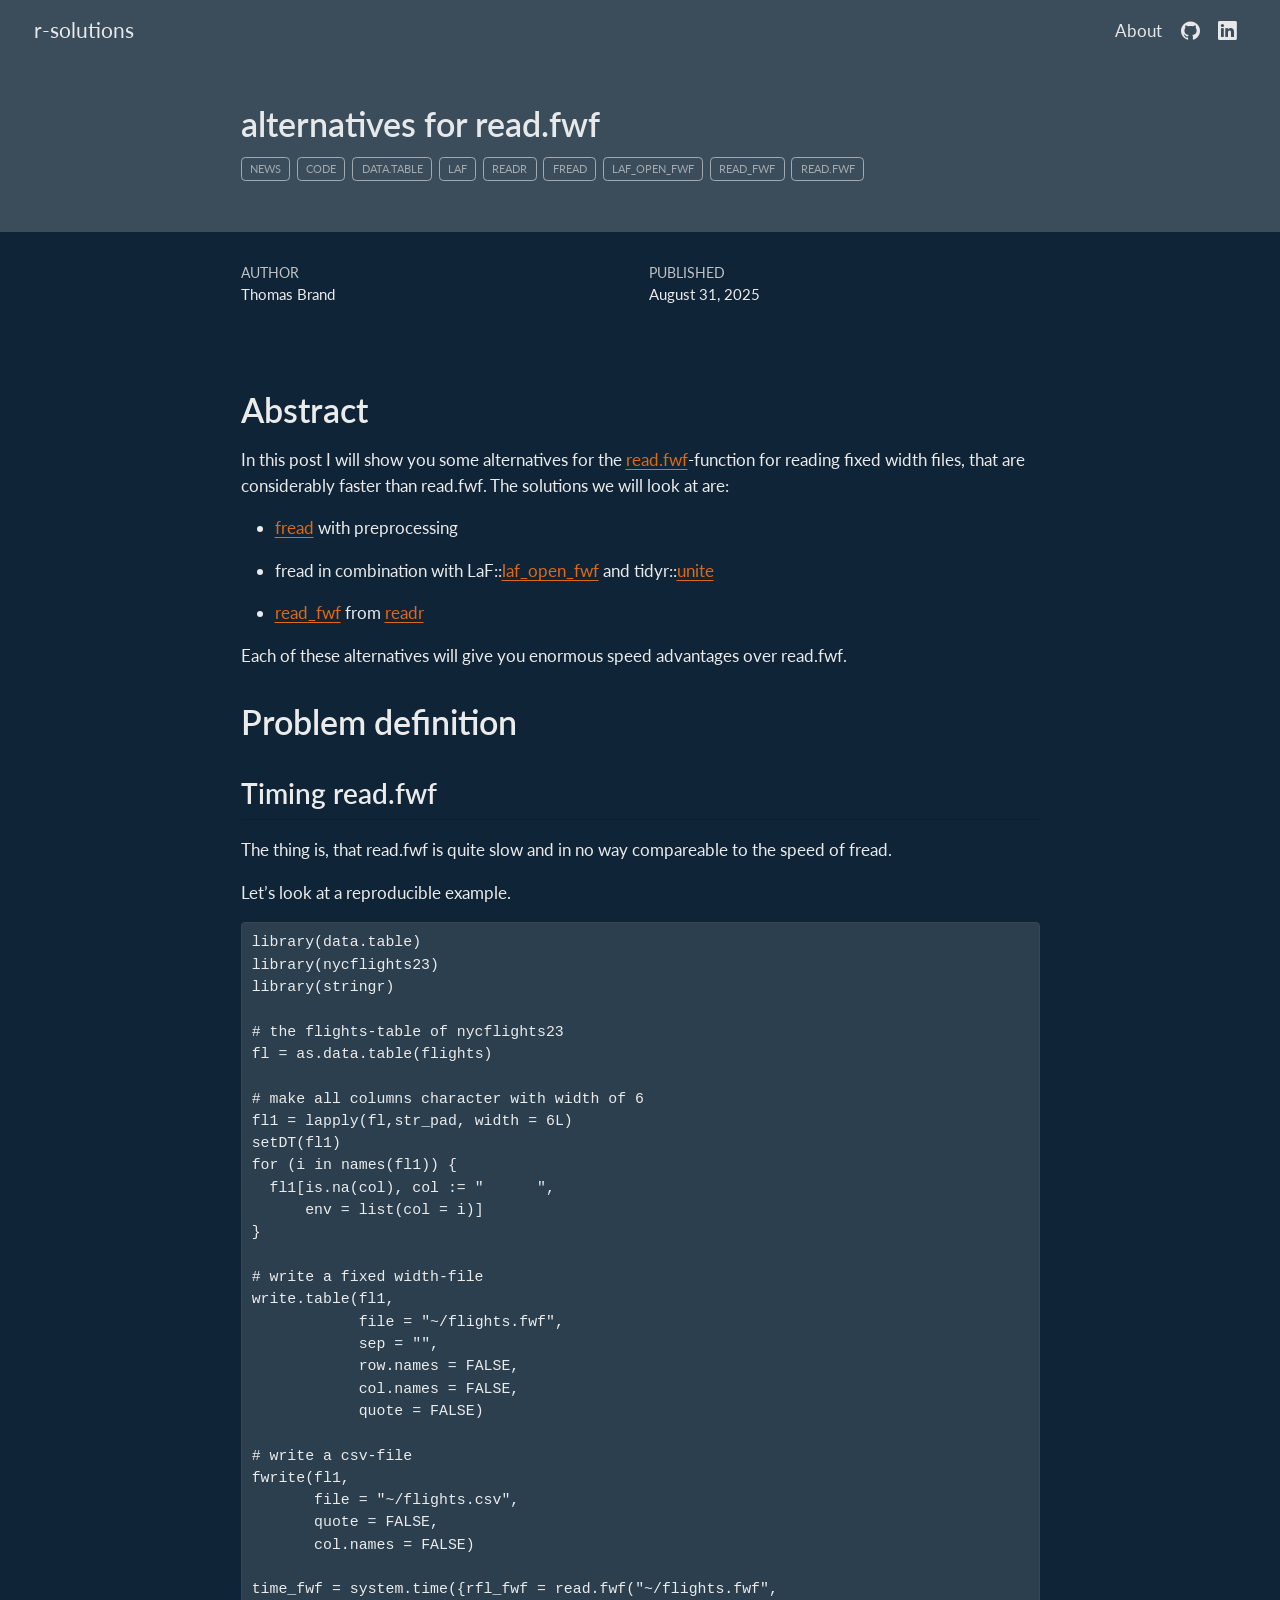
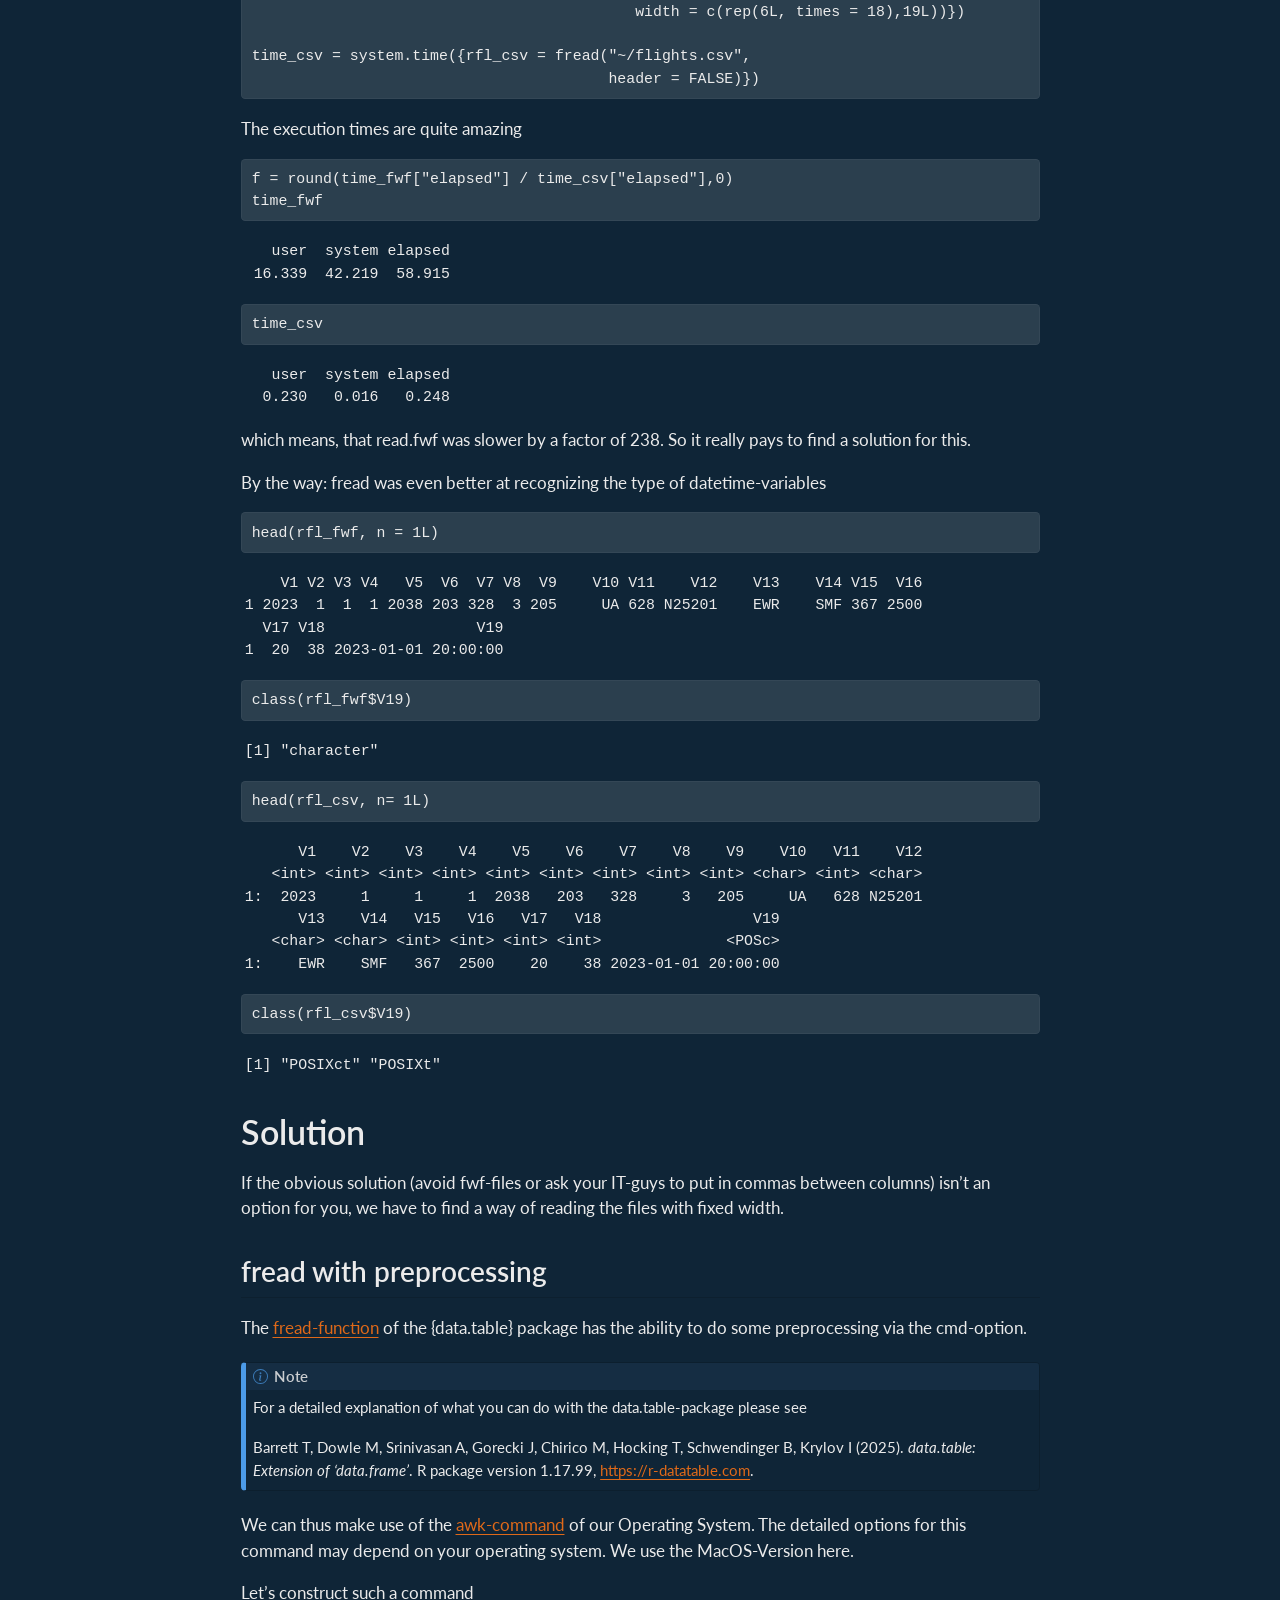
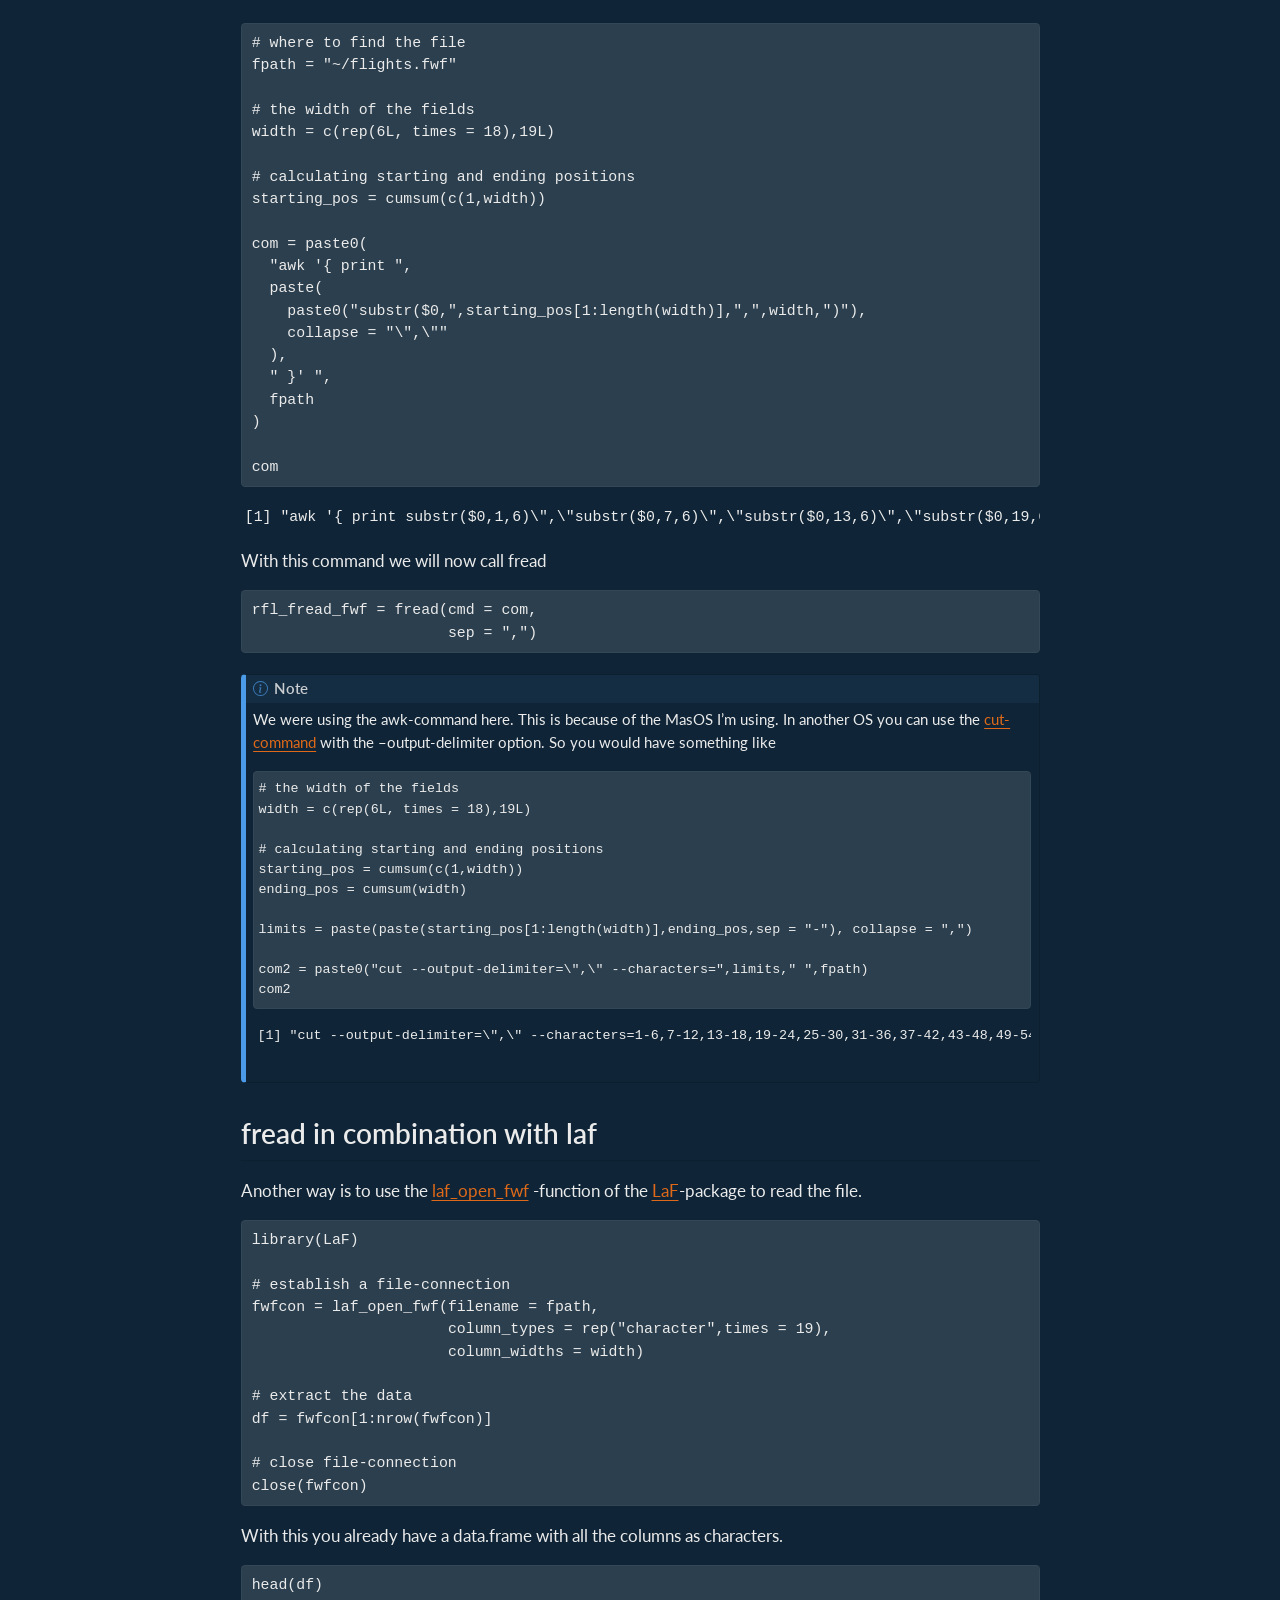
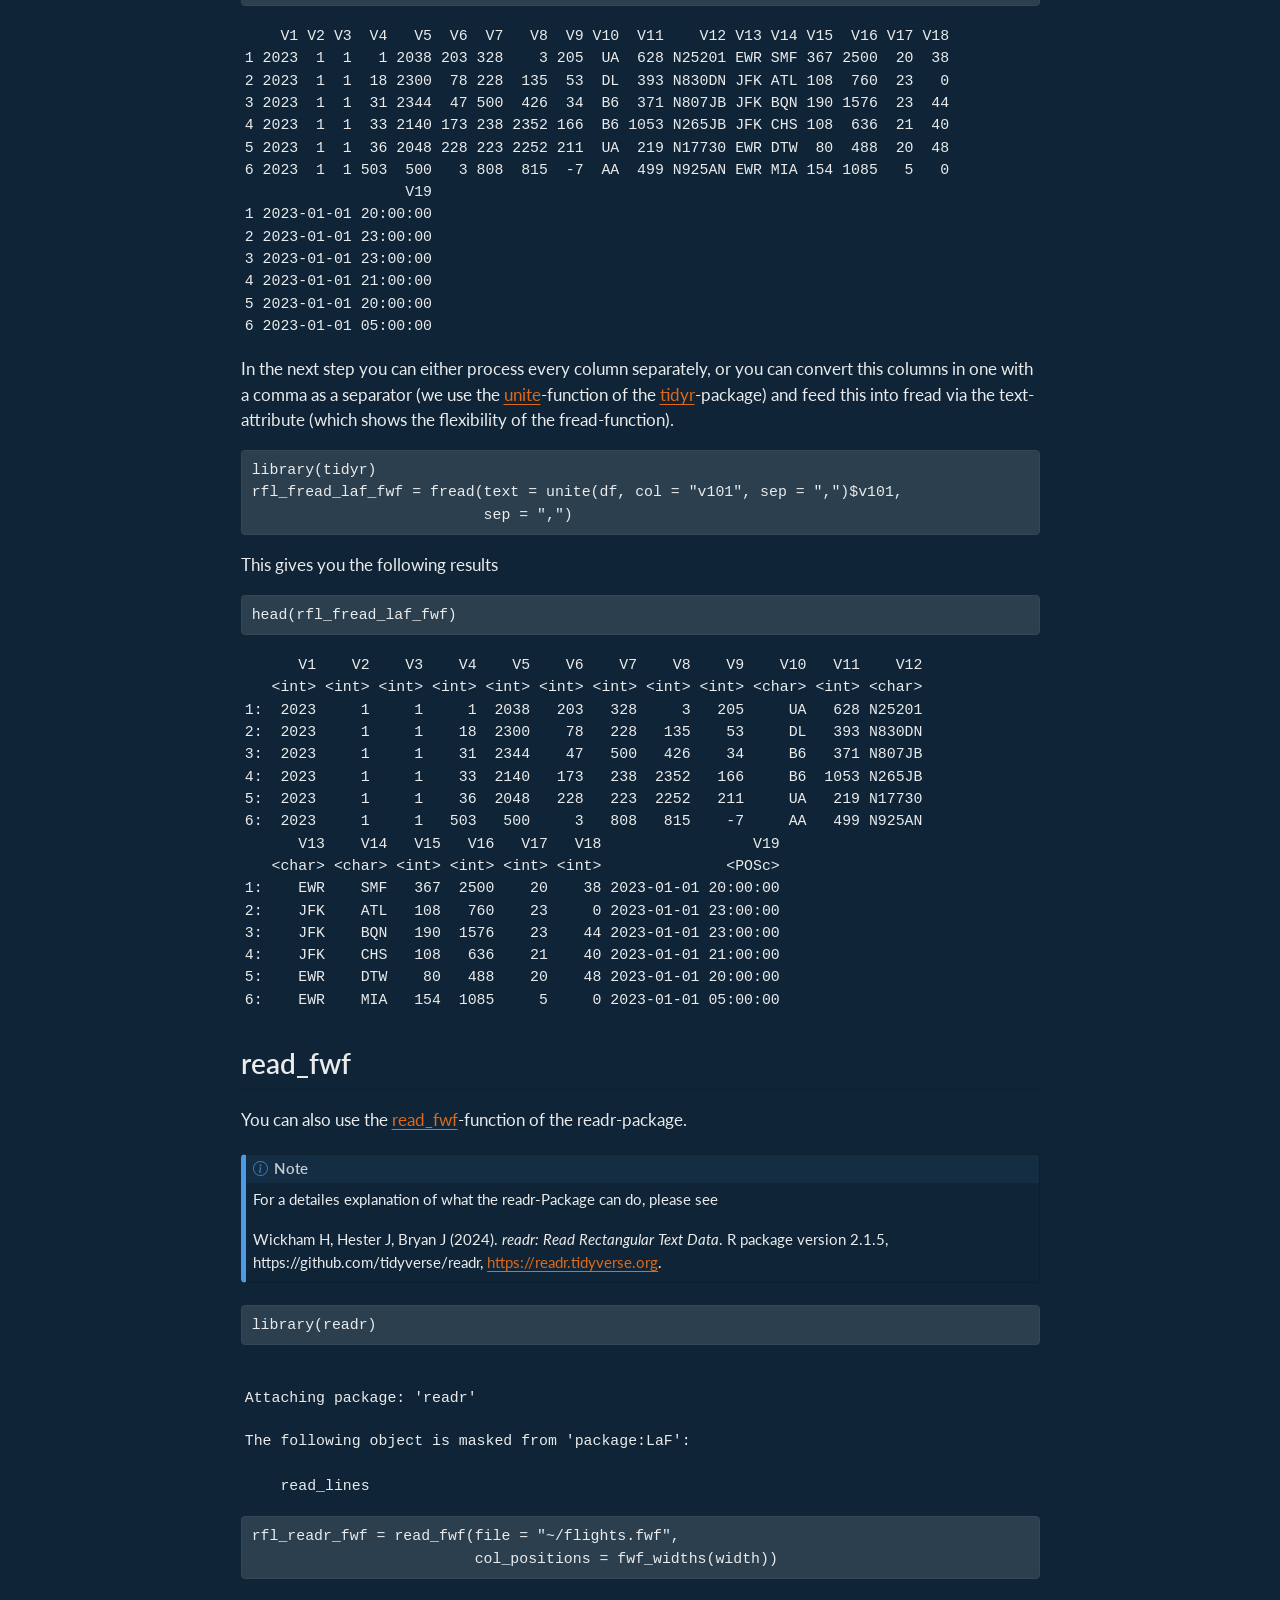
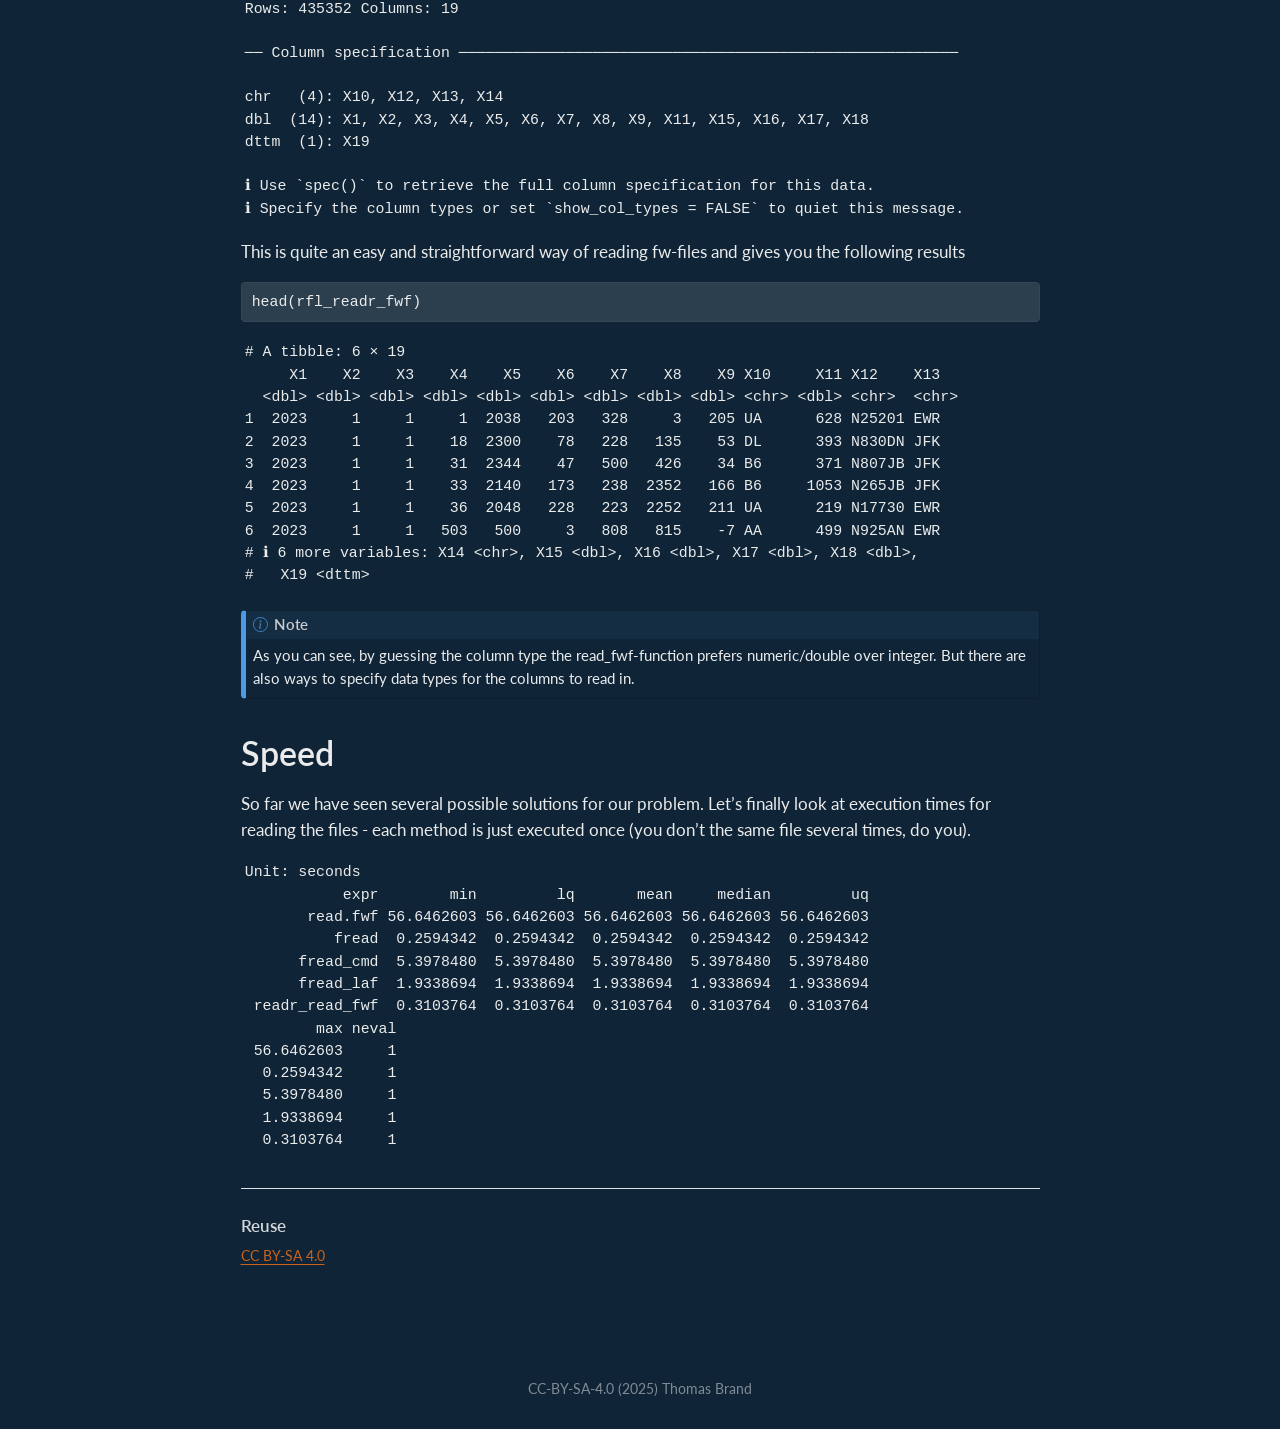
==== commit 7f070cc4: "database for your files with duckdb" ====
--- a/docs/posts/alternatives-for-read.fwf/index.html
+++ b/docs/posts/alternatives-for-read.fwf/index.html
@@ -2,7 +2,7 @@
 <html xmlns="http://www.w3.org/1999/xhtml" lang="en" xml:lang="en"><head>
 
 <meta charset="utf-8">
-<meta name="generator" content="quarto-1.7.32">
+<meta name="generator" content="quarto-1.8.25">
 
 <meta name="viewport" content="width=device-width, initial-scale=1.0, user-scalable=yes">
 
@@ -69,14 +69,15 @@
 <meta name="quarto:offset" content="../../">
 <script src="../../site_libs/quarto-html/quarto.js" type="module"></script>
 <script src="../../site_libs/quarto-html/tabsets/tabsets.js" type="module"></script>
+<script src="../../site_libs/quarto-html/axe/axe-check.js" type="module"></script>
 <script src="../../site_libs/quarto-html/popper.min.js"></script>
 <script src="../../site_libs/quarto-html/tippy.umd.min.js"></script>
 <script src="../../site_libs/quarto-html/anchor.min.js"></script>
 <link href="../../site_libs/quarto-html/tippy.css" rel="stylesheet">
-<link href="../../site_libs/quarto-html/quarto-syntax-highlighting-dark-2fef5ea3f8957b3e4ecc936fc74692ca.css" rel="stylesheet" id="quarto-text-highlighting-styles">
+<link href="../../site_libs/quarto-html/quarto-syntax-highlighting-dark-707d8167ce6003fca903bfe2be84ab7f.css" rel="stylesheet" id="quarto-text-highlighting-styles">
 <script src="../../site_libs/bootstrap/bootstrap.min.js"></script>
 <link href="../../site_libs/bootstrap/bootstrap-icons.css" rel="stylesheet">
-<link href="../../site_libs/bootstrap/bootstrap-6964cec736b65266f614e8c6f7b9f238.min.css" rel="stylesheet" append-hash="true" id="quarto-bootstrap" data-mode="dark">
+<link href="../../site_libs/bootstrap/bootstrap-ebec4c5ba3c60d5890bd0368d1fe85a0.min.css" rel="stylesheet" append-hash="true" id="quarto-bootstrap" data-mode="dark">
 <script id="quarto-search-options" type="application/json">{
   "location": "navbar",
   "copy-button": false,
@@ -116,6 +117,8 @@
     <nav class="navbar navbar-expand-lg " data-bs-theme="dark">
       <div class="navbar-container container-fluid">
       <div class="navbar-brand-container mx-auto">
+    <a href="../../index.html" class="navbar-brand navbar-brand-logo">
+    </a>
     <a class="navbar-brand" href="../../index.html">
     <span class="navbar-title">r-solutions</span>
     </a>
@@ -215,7 +218,7 @@
 <p>The thing is, that read.fwf is quite slow and in no way compareable to the speed of fread.</p>
 <p>Let’s look at a reproducible example.</p>
 <div class="cell">
-<div class="sourceCode cell-code" id="cb1"><pre class="sourceCode r code-with-copy"><code class="sourceCode r"><span id="cb1-1"><a href="#cb1-1" aria-hidden="true" tabindex="-1"></a><span class="fu">library</span>(data.table)</span>
+<div class="code-copy-outer-scaffold"><div class="sourceCode cell-code" id="cb1"><pre class="sourceCode r code-with-copy"><code class="sourceCode r"><span id="cb1-1"><a href="#cb1-1" aria-hidden="true" tabindex="-1"></a><span class="fu">library</span>(data.table)</span>
 <span id="cb1-2"><a href="#cb1-2" aria-hidden="true" tabindex="-1"></a><span class="fu">library</span>(nycflights23)</span>
 <span id="cb1-3"><a href="#cb1-3" aria-hidden="true" tabindex="-1"></a><span class="fu">library</span>(stringr)</span>
 <span id="cb1-4"><a href="#cb1-4" aria-hidden="true" tabindex="-1"></a></span>
@@ -248,17 +251,17 @@
 <span id="cb1-31"><a href="#cb1-31" aria-hidden="true" tabindex="-1"></a>                                           <span class="at">width =</span> <span class="fu">c</span>(<span class="fu">rep</span>(<span class="dv">6</span>L, <span class="at">times =</span> <span class="dv">18</span>),<span class="dv">19</span>L))})</span>
 <span id="cb1-32"><a href="#cb1-32" aria-hidden="true" tabindex="-1"></a></span>
 <span id="cb1-33"><a href="#cb1-33" aria-hidden="true" tabindex="-1"></a>time_csv <span class="ot">=</span> <span class="fu">system.time</span>({rfl_csv <span class="ot">=</span> <span class="fu">fread</span>(<span class="st">"~/flights.csv"</span>,</span>
-<span id="cb1-34"><a href="#cb1-34" aria-hidden="true" tabindex="-1"></a>                                        <span class="at">header =</span> <span class="cn">FALSE</span>)})</span></code><button title="Copy to Clipboard" class="code-copy-button"><i class="bi"></i></button></pre></div>
+<span id="cb1-34"><a href="#cb1-34" aria-hidden="true" tabindex="-1"></a>                                        <span class="at">header =</span> <span class="cn">FALSE</span>)})</span></code></pre></div><button title="Copy to Clipboard" class="code-copy-button"><i class="bi"></i></button></div>
 </div>
 <p>The execution times are quite amazing</p>
 <div class="cell">
-<div class="sourceCode cell-code" id="cb2"><pre class="sourceCode r code-with-copy"><code class="sourceCode r"><span id="cb2-1"><a href="#cb2-1" aria-hidden="true" tabindex="-1"></a>f <span class="ot">=</span> <span class="fu">round</span>(time_fwf[<span class="st">"elapsed"</span>] <span class="sc">/</span> time_csv[<span class="st">"elapsed"</span>],<span class="dv">0</span>)</span>
-<span id="cb2-2"><a href="#cb2-2" aria-hidden="true" tabindex="-1"></a>time_fwf</span></code><button title="Copy to Clipboard" class="code-copy-button"><i class="bi"></i></button></pre></div>
+<div class="code-copy-outer-scaffold"><div class="sourceCode cell-code" id="cb2"><pre class="sourceCode r code-with-copy"><code class="sourceCode r"><span id="cb2-1"><a href="#cb2-1" aria-hidden="true" tabindex="-1"></a>f <span class="ot">=</span> <span class="fu">round</span>(time_fwf[<span class="st">"elapsed"</span>] <span class="sc">/</span> time_csv[<span class="st">"elapsed"</span>],<span class="dv">0</span>)</span>
+<span id="cb2-2"><a href="#cb2-2" aria-hidden="true" tabindex="-1"></a>time_fwf</span></code></pre></div><button title="Copy to Clipboard" class="code-copy-button"><i class="bi"></i></button></div>
 <div class="cell-output cell-output-stdout">
 <pre><code>   user  system elapsed 
  16.339  42.219  58.915 </code></pre>
 </div>
-<div class="sourceCode cell-code" id="cb4"><pre class="sourceCode r code-with-copy"><code class="sourceCode r"><span id="cb4-1"><a href="#cb4-1" aria-hidden="true" tabindex="-1"></a>time_csv</span></code><button title="Copy to Clipboard" class="code-copy-button"><i class="bi"></i></button></pre></div>
+<div class="code-copy-outer-scaffold"><div class="sourceCode cell-code" id="cb4"><pre class="sourceCode r code-with-copy"><code class="sourceCode r"><span id="cb4-1"><a href="#cb4-1" aria-hidden="true" tabindex="-1"></a>time_csv</span></code></pre></div><button title="Copy to Clipboard" class="code-copy-button"><i class="bi"></i></button></div>
 <div class="cell-output cell-output-stdout">
 <pre><code>   user  system elapsed 
   0.230   0.016   0.248 </code></pre>
@@ -267,7 +270,7 @@
 <p>which means, that read.fwf was slower by a factor of 238. So it really pays to find a solution for this.</p>
 <p>By the way: fread was even better at recognizing the type of datetime-variables</p>
 <div class="cell">
-<div class="sourceCode cell-code" id="cb6"><pre class="sourceCode r code-with-copy"><code class="sourceCode r"><span id="cb6-1"><a href="#cb6-1" aria-hidden="true" tabindex="-1"></a><span class="fu">head</span>(rfl_fwf, <span class="at">n =</span> <span class="dv">1</span>L)</span></code><button title="Copy to Clipboard" class="code-copy-button"><i class="bi"></i></button></pre></div>
+<div class="code-copy-outer-scaffold"><div class="sourceCode cell-code" id="cb6"><pre class="sourceCode r code-with-copy"><code class="sourceCode r"><span id="cb6-1"><a href="#cb6-1" aria-hidden="true" tabindex="-1"></a><span class="fu">head</span>(rfl_fwf, <span class="at">n =</span> <span class="dv">1</span>L)</span></code></pre></div><button title="Copy to Clipboard" class="code-copy-button"><i class="bi"></i></button></div>
 <div class="cell-output cell-output-stdout">
 <pre><code>    V1 V2 V3 V4   V5  V6  V7 V8  V9    V10 V11    V12    V13    V14 V15  V16
 1 2023  1  1  1 2038 203 328  3 205     UA 628 N25201    EWR    SMF 367 2500
@@ -276,13 +279,13 @@
 </div>
 </div>
 <div class="cell">
-<div class="sourceCode cell-code" id="cb8"><pre class="sourceCode r code-with-copy"><code class="sourceCode r"><span id="cb8-1"><a href="#cb8-1" aria-hidden="true" tabindex="-1"></a><span class="fu">class</span>(rfl_fwf<span class="sc">$</span>V19)</span></code><button title="Copy to Clipboard" class="code-copy-button"><i class="bi"></i></button></pre></div>
+<div class="code-copy-outer-scaffold"><div class="sourceCode cell-code" id="cb8"><pre class="sourceCode r code-with-copy"><code class="sourceCode r"><span id="cb8-1"><a href="#cb8-1" aria-hidden="true" tabindex="-1"></a><span class="fu">class</span>(rfl_fwf<span class="sc">$</span>V19)</span></code></pre></div><button title="Copy to Clipboard" class="code-copy-button"><i class="bi"></i></button></div>
 <div class="cell-output cell-output-stdout">
 <pre><code>[1] "character"</code></pre>
 </div>
 </div>
 <div class="cell">
-<div class="sourceCode cell-code" id="cb10"><pre class="sourceCode r code-with-copy"><code class="sourceCode r"><span id="cb10-1"><a href="#cb10-1" aria-hidden="true" tabindex="-1"></a><span class="fu">head</span>(rfl_csv, <span class="at">n=</span> <span class="dv">1</span>L)</span></code><button title="Copy to Clipboard" class="code-copy-button"><i class="bi"></i></button></pre></div>
+<div class="code-copy-outer-scaffold"><div class="sourceCode cell-code" id="cb10"><pre class="sourceCode r code-with-copy"><code class="sourceCode r"><span id="cb10-1"><a href="#cb10-1" aria-hidden="true" tabindex="-1"></a><span class="fu">head</span>(rfl_csv, <span class="at">n=</span> <span class="dv">1</span>L)</span></code></pre></div><button title="Copy to Clipboard" class="code-copy-button"><i class="bi"></i></button></div>
 <div class="cell-output cell-output-stdout">
 <pre><code>      V1    V2    V3    V4    V5    V6    V7    V8    V9    V10   V11    V12
    &lt;int&gt; &lt;int&gt; &lt;int&gt; &lt;int&gt; &lt;int&gt; &lt;int&gt; &lt;int&gt; &lt;int&gt; &lt;int&gt; &lt;char&gt; &lt;int&gt; &lt;char&gt;
@@ -293,7 +296,7 @@
 </div>
 </div>
 <div class="cell">
-<div class="sourceCode cell-code" id="cb12"><pre class="sourceCode r code-with-copy"><code class="sourceCode r"><span id="cb12-1"><a href="#cb12-1" aria-hidden="true" tabindex="-1"></a><span class="fu">class</span>(rfl_csv<span class="sc">$</span>V19)</span></code><button title="Copy to Clipboard" class="code-copy-button"><i class="bi"></i></button></pre></div>
+<div class="code-copy-outer-scaffold"><div class="sourceCode cell-code" id="cb12"><pre class="sourceCode r code-with-copy"><code class="sourceCode r"><span id="cb12-1"><a href="#cb12-1" aria-hidden="true" tabindex="-1"></a><span class="fu">class</span>(rfl_csv<span class="sc">$</span>V19)</span></code></pre></div><button title="Copy to Clipboard" class="code-copy-button"><i class="bi"></i></button></div>
 <div class="cell-output cell-output-stdout">
 <pre><code>[1] "POSIXct" "POSIXt" </code></pre>
 </div>
@@ -323,7 +326,7 @@
 <p>We can thus make use of the <a href="https://www.gnu.org/software/gawk/manual/gawk.html">awk-command</a> of our Operating System. The detailed options for this command may depend on your operating system. We use the MacOS-Version here.</p>
 <p>Let’s construct such a command</p>
 <div class="cell">
-<div class="sourceCode cell-code" id="cb14"><pre class="sourceCode r code-with-copy"><code class="sourceCode r"><span id="cb14-1"><a href="#cb14-1" aria-hidden="true" tabindex="-1"></a><span class="co"># where to find the file</span></span>
+<div class="code-copy-outer-scaffold"><div class="sourceCode cell-code" id="cb14"><pre class="sourceCode r code-with-copy"><code class="sourceCode r"><span id="cb14-1"><a href="#cb14-1" aria-hidden="true" tabindex="-1"></a><span class="co"># where to find the file</span></span>
 <span id="cb14-2"><a href="#cb14-2" aria-hidden="true" tabindex="-1"></a>fpath <span class="ot">=</span> <span class="st">"~/flights.fwf"</span></span>
 <span id="cb14-3"><a href="#cb14-3" aria-hidden="true" tabindex="-1"></a></span>
 <span id="cb14-4"><a href="#cb14-4" aria-hidden="true" tabindex="-1"></a><span class="co"># the width of the fields</span></span>
@@ -342,15 +345,15 @@
 <span id="cb14-17"><a href="#cb14-17" aria-hidden="true" tabindex="-1"></a>  fpath</span>
 <span id="cb14-18"><a href="#cb14-18" aria-hidden="true" tabindex="-1"></a>)</span>
 <span id="cb14-19"><a href="#cb14-19" aria-hidden="true" tabindex="-1"></a></span>
-<span id="cb14-20"><a href="#cb14-20" aria-hidden="true" tabindex="-1"></a>com</span></code><button title="Copy to Clipboard" class="code-copy-button"><i class="bi"></i></button></pre></div>
+<span id="cb14-20"><a href="#cb14-20" aria-hidden="true" tabindex="-1"></a>com</span></code></pre></div><button title="Copy to Clipboard" class="code-copy-button"><i class="bi"></i></button></div>
 <div class="cell-output cell-output-stdout">
 <pre><code>[1] "awk '{ print substr($0,1,6)\",\"substr($0,7,6)\",\"substr($0,13,6)\",\"substr($0,19,6)\",\"substr($0,25,6)\",\"substr($0,31,6)\",\"substr($0,37,6)\",\"substr($0,43,6)\",\"substr($0,49,6)\",\"substr($0,55,6)\",\"substr($0,61,6)\",\"substr($0,67,6)\",\"substr($0,73,6)\",\"substr($0,79,6)\",\"substr($0,85,6)\",\"substr($0,91,6)\",\"substr($0,97,6)\",\"substr($0,103,6)\",\"substr($0,109,19) }' ~/flights.fwf"</code></pre>
 </div>
 </div>
 <p>With this command we will now call fread</p>
 <div class="cell">
-<div class="sourceCode cell-code" id="cb16"><pre class="sourceCode r code-with-copy"><code class="sourceCode r"><span id="cb16-1"><a href="#cb16-1" aria-hidden="true" tabindex="-1"></a>rfl_fread_fwf <span class="ot">=</span> <span class="fu">fread</span>(<span class="at">cmd =</span> com,</span>
-<span id="cb16-2"><a href="#cb16-2" aria-hidden="true" tabindex="-1"></a>                      <span class="at">sep =</span> <span class="st">","</span>)</span></code><button title="Copy to Clipboard" class="code-copy-button"><i class="bi"></i></button></pre></div>
+<div class="code-copy-outer-scaffold"><div class="sourceCode cell-code" id="cb16"><pre class="sourceCode r code-with-copy"><code class="sourceCode r"><span id="cb16-1"><a href="#cb16-1" aria-hidden="true" tabindex="-1"></a>rfl_fread_fwf <span class="ot">=</span> <span class="fu">fread</span>(<span class="at">cmd =</span> com,</span>
+<span id="cb16-2"><a href="#cb16-2" aria-hidden="true" tabindex="-1"></a>                      <span class="at">sep =</span> <span class="st">","</span>)</span></code></pre></div><button title="Copy to Clipboard" class="code-copy-button"><i class="bi"></i></button></div>
 </div>
 <div class="callout callout-style-default callout-note callout-titled">
 <div class="callout-header d-flex align-content-center">
@@ -364,7 +367,7 @@
 <div class="callout-body-container callout-body">
 <p>We were using the awk-command here. This is because of the MasOS I’m using. In another OS you can use the <a href="https://wiki.ubuntuusers.de/cut/">cut-command</a> with the –output-delimiter option. So you would have something like</p>
 <div class="cell">
-<div class="sourceCode cell-code" id="cb17"><pre class="sourceCode r code-with-copy"><code class="sourceCode r"><span id="cb17-1"><a href="#cb17-1" aria-hidden="true" tabindex="-1"></a><span class="co"># the width of the fields</span></span>
+<div class="code-copy-outer-scaffold"><div class="sourceCode cell-code" id="cb17"><pre class="sourceCode r code-with-copy"><code class="sourceCode r"><span id="cb17-1"><a href="#cb17-1" aria-hidden="true" tabindex="-1"></a><span class="co"># the width of the fields</span></span>
 <span id="cb17-2"><a href="#cb17-2" aria-hidden="true" tabindex="-1"></a>width <span class="ot">=</span> <span class="fu">c</span>(<span class="fu">rep</span>(<span class="dv">6</span>L, <span class="at">times =</span> <span class="dv">18</span>),<span class="dv">19</span>L)</span>
 <span id="cb17-3"><a href="#cb17-3" aria-hidden="true" tabindex="-1"></a></span>
 <span id="cb17-4"><a href="#cb17-4" aria-hidden="true" tabindex="-1"></a><span class="co"># calculating starting and ending positions</span></span>
@@ -374,7 +377,7 @@
 <span id="cb17-8"><a href="#cb17-8" aria-hidden="true" tabindex="-1"></a>limits <span class="ot">=</span> <span class="fu">paste</span>(<span class="fu">paste</span>(starting_pos[<span class="dv">1</span><span class="sc">:</span><span class="fu">length</span>(width)],ending_pos,<span class="at">sep =</span> <span class="st">"-"</span>), <span class="at">collapse =</span> <span class="st">","</span>)</span>
 <span id="cb17-9"><a href="#cb17-9" aria-hidden="true" tabindex="-1"></a></span>
 <span id="cb17-10"><a href="#cb17-10" aria-hidden="true" tabindex="-1"></a>com2 <span class="ot">=</span> <span class="fu">paste0</span>(<span class="st">"cut --output-delimiter=</span><span class="sc">\"</span><span class="st">,</span><span class="sc">\"</span><span class="st"> --characters="</span>,limits,<span class="st">" "</span>,fpath)</span>
-<span id="cb17-11"><a href="#cb17-11" aria-hidden="true" tabindex="-1"></a>com2</span></code><button title="Copy to Clipboard" class="code-copy-button"><i class="bi"></i></button></pre></div>
+<span id="cb17-11"><a href="#cb17-11" aria-hidden="true" tabindex="-1"></a>com2</span></code></pre></div><button title="Copy to Clipboard" class="code-copy-button"><i class="bi"></i></button></div>
 <div class="cell-output cell-output-stdout">
 <pre><code>[1] "cut --output-delimiter=\",\" --characters=1-6,7-12,13-18,19-24,25-30,31-36,37-42,43-48,49-54,55-60,61-66,67-72,73-78,79-84,85-90,91-96,97-102,103-108,109-127 ~/flights.fwf"</code></pre>
 </div>
@@ -386,7 +389,7 @@
 <h2 class="anchored" data-anchor-id="fread-in-combination-with-laf">fread in combination with laf</h2>
 <p>Another way is to use the <a href="https://cran.r-project.org/web/packages/LaF/refman/LaF.html#laf_open_fwf">laf_open_fwf</a> -function of the <a href="https://cran.r-project.org/package=LaF">LaF</a>-package to read the file.</p>
 <div class="cell">
-<div class="sourceCode cell-code" id="cb19"><pre class="sourceCode r code-with-copy"><code class="sourceCode r"><span id="cb19-1"><a href="#cb19-1" aria-hidden="true" tabindex="-1"></a><span class="fu">library</span>(LaF)</span>
+<div class="code-copy-outer-scaffold"><div class="sourceCode cell-code" id="cb19"><pre class="sourceCode r code-with-copy"><code class="sourceCode r"><span id="cb19-1"><a href="#cb19-1" aria-hidden="true" tabindex="-1"></a><span class="fu">library</span>(LaF)</span>
 <span id="cb19-2"><a href="#cb19-2" aria-hidden="true" tabindex="-1"></a></span>
 <span id="cb19-3"><a href="#cb19-3" aria-hidden="true" tabindex="-1"></a><span class="co"># establish a file-connection</span></span>
 <span id="cb19-4"><a href="#cb19-4" aria-hidden="true" tabindex="-1"></a>fwfcon <span class="ot">=</span> <span class="fu">laf_open_fwf</span>(<span class="at">filename =</span> fpath,</span>
@@ -397,11 +400,11 @@
 <span id="cb19-9"><a href="#cb19-9" aria-hidden="true" tabindex="-1"></a>df <span class="ot">=</span> fwfcon[<span class="dv">1</span><span class="sc">:</span><span class="fu">nrow</span>(fwfcon)]</span>
 <span id="cb19-10"><a href="#cb19-10" aria-hidden="true" tabindex="-1"></a></span>
 <span id="cb19-11"><a href="#cb19-11" aria-hidden="true" tabindex="-1"></a><span class="co"># close file-connection</span></span>
-<span id="cb19-12"><a href="#cb19-12" aria-hidden="true" tabindex="-1"></a><span class="fu">close</span>(fwfcon)</span></code><button title="Copy to Clipboard" class="code-copy-button"><i class="bi"></i></button></pre></div>
+<span id="cb19-12"><a href="#cb19-12" aria-hidden="true" tabindex="-1"></a><span class="fu">close</span>(fwfcon)</span></code></pre></div><button title="Copy to Clipboard" class="code-copy-button"><i class="bi"></i></button></div>
 </div>
 <p>With this you already have a data.frame with all the columns as characters.</p>
 <div class="cell">
-<div class="sourceCode cell-code" id="cb20"><pre class="sourceCode r code-with-copy"><code class="sourceCode r"><span id="cb20-1"><a href="#cb20-1" aria-hidden="true" tabindex="-1"></a><span class="fu">head</span>(df)</span></code><button title="Copy to Clipboard" class="code-copy-button"><i class="bi"></i></button></pre></div>
+<div class="code-copy-outer-scaffold"><div class="sourceCode cell-code" id="cb20"><pre class="sourceCode r code-with-copy"><code class="sourceCode r"><span id="cb20-1"><a href="#cb20-1" aria-hidden="true" tabindex="-1"></a><span class="fu">head</span>(df)</span></code></pre></div><button title="Copy to Clipboard" class="code-copy-button"><i class="bi"></i></button></div>
 <div class="cell-output cell-output-stdout">
 <pre><code>    V1 V2 V3  V4   V5  V6  V7   V8  V9 V10  V11    V12 V13 V14 V15  V16 V17 V18
 1 2023  1  1   1 2038 203 328    3 205  UA  628 N25201 EWR SMF 367 2500  20  38
@@ -421,13 +424,13 @@
 </div>
 <p>In the next step you can either process every column separately, or you can convert this columns in one with a comma as a separator (we use the <a href="https://tidyr.tidyverse.org/reference/unite.html">unite</a>-function of the <a href="https://tidyr.tidyverse.org/index.html">tidyr</a>-package) and feed this into fread via the text-attribute (which shows the flexibility of the fread-function).</p>
 <div class="cell">
-<div class="sourceCode cell-code" id="cb22"><pre class="sourceCode r code-with-copy"><code class="sourceCode r"><span id="cb22-1"><a href="#cb22-1" aria-hidden="true" tabindex="-1"></a><span class="fu">library</span>(tidyr)</span>
+<div class="code-copy-outer-scaffold"><div class="sourceCode cell-code" id="cb22"><pre class="sourceCode r code-with-copy"><code class="sourceCode r"><span id="cb22-1"><a href="#cb22-1" aria-hidden="true" tabindex="-1"></a><span class="fu">library</span>(tidyr)</span>
 <span id="cb22-2"><a href="#cb22-2" aria-hidden="true" tabindex="-1"></a>rfl_fread_laf_fwf <span class="ot">=</span> <span class="fu">fread</span>(<span class="at">text =</span> <span class="fu">unite</span>(df, <span class="at">col =</span> <span class="st">"v101"</span>, <span class="at">sep =</span> <span class="st">","</span>)<span class="sc">$</span>v101,</span>
-<span id="cb22-3"><a href="#cb22-3" aria-hidden="true" tabindex="-1"></a>                          <span class="at">sep =</span> <span class="st">","</span>)</span></code><button title="Copy to Clipboard" class="code-copy-button"><i class="bi"></i></button></pre></div>
+<span id="cb22-3"><a href="#cb22-3" aria-hidden="true" tabindex="-1"></a>                          <span class="at">sep =</span> <span class="st">","</span>)</span></code></pre></div><button title="Copy to Clipboard" class="code-copy-button"><i class="bi"></i></button></div>
 </div>
 <p>This gives you the following results</p>
 <div class="cell">
-<div class="sourceCode cell-code" id="cb23"><pre class="sourceCode r code-with-copy"><code class="sourceCode r"><span id="cb23-1"><a href="#cb23-1" aria-hidden="true" tabindex="-1"></a><span class="fu">head</span>(rfl_fread_laf_fwf)</span></code><button title="Copy to Clipboard" class="code-copy-button"><i class="bi"></i></button></pre></div>
+<div class="code-copy-outer-scaffold"><div class="sourceCode cell-code" id="cb23"><pre class="sourceCode r code-with-copy"><code class="sourceCode r"><span id="cb23-1"><a href="#cb23-1" aria-hidden="true" tabindex="-1"></a><span class="fu">head</span>(rfl_fread_laf_fwf)</span></code></pre></div><button title="Copy to Clipboard" class="code-copy-button"><i class="bi"></i></button></div>
 <div class="cell-output cell-output-stdout">
 <pre><code>      V1    V2    V3    V4    V5    V6    V7    V8    V9    V10   V11    V12
    &lt;int&gt; &lt;int&gt; &lt;int&gt; &lt;int&gt; &lt;int&gt; &lt;int&gt; &lt;int&gt; &lt;int&gt; &lt;int&gt; &lt;char&gt; &lt;int&gt; &lt;char&gt;
@@ -466,7 +469,7 @@
 </div>
 </div>
 <div class="cell">
-<div class="sourceCode cell-code" id="cb25"><pre class="sourceCode r code-with-copy"><code class="sourceCode r"><span id="cb25-1"><a href="#cb25-1" aria-hidden="true" tabindex="-1"></a><span class="fu">library</span>(readr)</span></code><button title="Copy to Clipboard" class="code-copy-button"><i class="bi"></i></button></pre></div>
+<div class="code-copy-outer-scaffold"><div class="sourceCode cell-code" id="cb25"><pre class="sourceCode r code-with-copy"><code class="sourceCode r"><span id="cb25-1"><a href="#cb25-1" aria-hidden="true" tabindex="-1"></a><span class="fu">library</span>(readr)</span></code></pre></div><button title="Copy to Clipboard" class="code-copy-button"><i class="bi"></i></button></div>
 <div class="cell-output cell-output-stderr">
 <pre><code>
 Attaching package: 'readr'</code></pre>
@@ -476,8 +479,8 @@
 
     read_lines</code></pre>
 </div>
-<div class="sourceCode cell-code" id="cb28"><pre class="sourceCode r code-with-copy"><code class="sourceCode r"><span id="cb28-1"><a href="#cb28-1" aria-hidden="true" tabindex="-1"></a>rfl_readr_fwf <span class="ot">=</span> <span class="fu">read_fwf</span>(<span class="at">file =</span> <span class="st">"~/flights.fwf"</span>,</span>
-<span id="cb28-2"><a href="#cb28-2" aria-hidden="true" tabindex="-1"></a>                         <span class="at">col_positions =</span> <span class="fu">fwf_widths</span>(width))</span></code><button title="Copy to Clipboard" class="code-copy-button"><i class="bi"></i></button></pre></div>
+<div class="code-copy-outer-scaffold"><div class="sourceCode cell-code" id="cb28"><pre class="sourceCode r code-with-copy"><code class="sourceCode r"><span id="cb28-1"><a href="#cb28-1" aria-hidden="true" tabindex="-1"></a>rfl_readr_fwf <span class="ot">=</span> <span class="fu">read_fwf</span>(<span class="at">file =</span> <span class="st">"~/flights.fwf"</span>,</span>
+<span id="cb28-2"><a href="#cb28-2" aria-hidden="true" tabindex="-1"></a>                         <span class="at">col_positions =</span> <span class="fu">fwf_widths</span>(width))</span></code></pre></div><button title="Copy to Clipboard" class="code-copy-button"><i class="bi"></i></button></div>
 <div class="cell-output cell-output-stderr">
 <pre><code>Rows: 435352 Columns: 19</code></pre>
 </div>
@@ -494,7 +497,7 @@
 </div>
 <p>This is quite an easy and straightforward way of reading fw-files and gives you the following results</p>
 <div class="cell">
-<div class="sourceCode cell-code" id="cb31"><pre class="sourceCode r code-with-copy"><code class="sourceCode r"><span id="cb31-1"><a href="#cb31-1" aria-hidden="true" tabindex="-1"></a><span class="fu">head</span>(rfl_readr_fwf)</span></code><button title="Copy to Clipboard" class="code-copy-button"><i class="bi"></i></button></pre></div>
+<div class="code-copy-outer-scaffold"><div class="sourceCode cell-code" id="cb31"><pre class="sourceCode r code-with-copy"><code class="sourceCode r"><span id="cb31-1"><a href="#cb31-1" aria-hidden="true" tabindex="-1"></a><span class="fu">head</span>(rfl_readr_fwf)</span></code></pre></div><button title="Copy to Clipboard" class="code-copy-button"><i class="bi"></i></button></div>
 <div class="cell-output cell-output-stdout">
 <pre><code># A tibble: 6 × 19
      X1    X2    X3    X4    X5    X6    X7    X8    X9 X10     X11 X12    X13  
@@ -600,13 +603,14 @@
       e.clearSelection();
     }
     const getTextToCopy = function(trigger) {
-        const codeEl = trigger.previousElementSibling.cloneNode(true);
-        for (const childEl of codeEl.children) {
-          if (isCodeAnnotation(childEl)) {
-            childEl.remove();
-          }
-        }
-        return codeEl.innerText;
+      const outerScaffold = trigger.parentElement.cloneNode(true);
+      const codeEl = outerScaffold.querySelector('code');
+      for (const childEl of codeEl.children) {
+        if (isCodeAnnotation(childEl)) {
+          childEl.remove();
+        }
+      }
+      return codeEl.innerText;
     }
     const clipboard = new window.ClipboardJS('.code-copy-button:not([data-in-quarto-modal])', {
       text: getTextToCopy
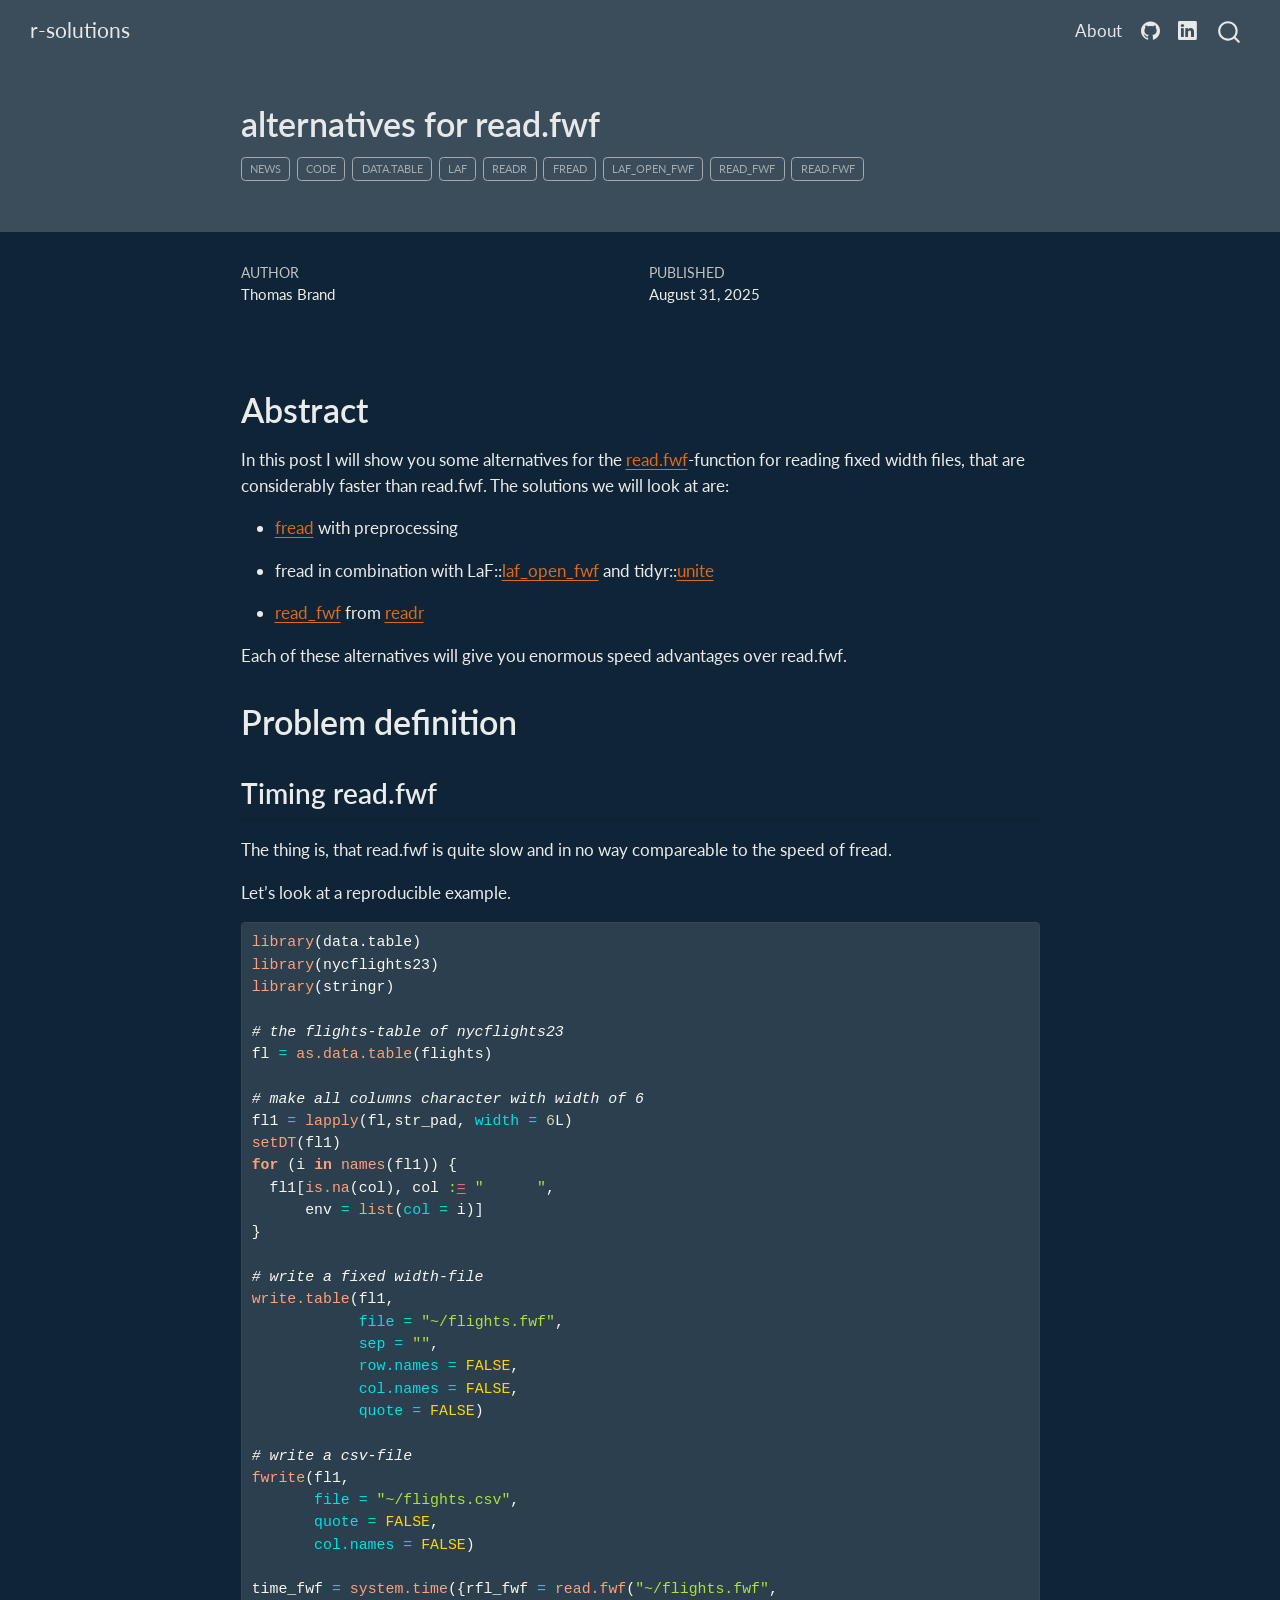
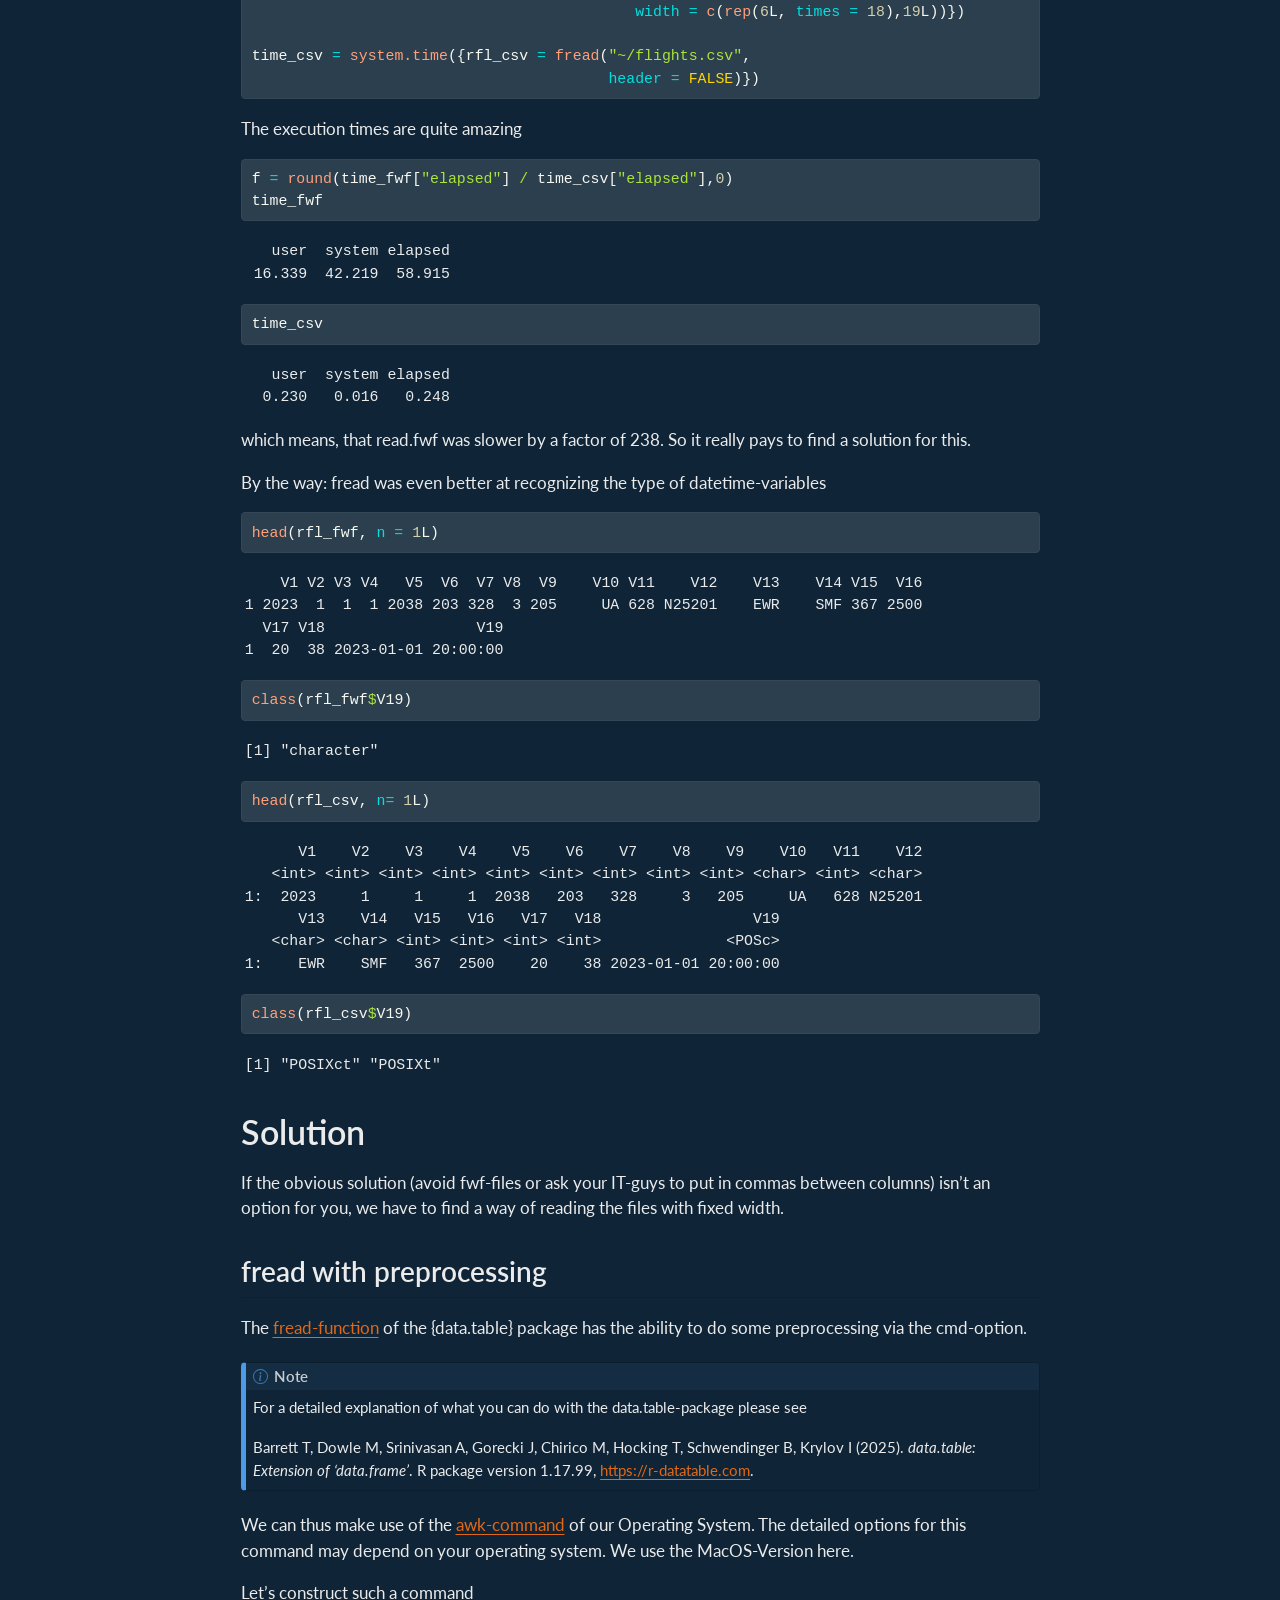
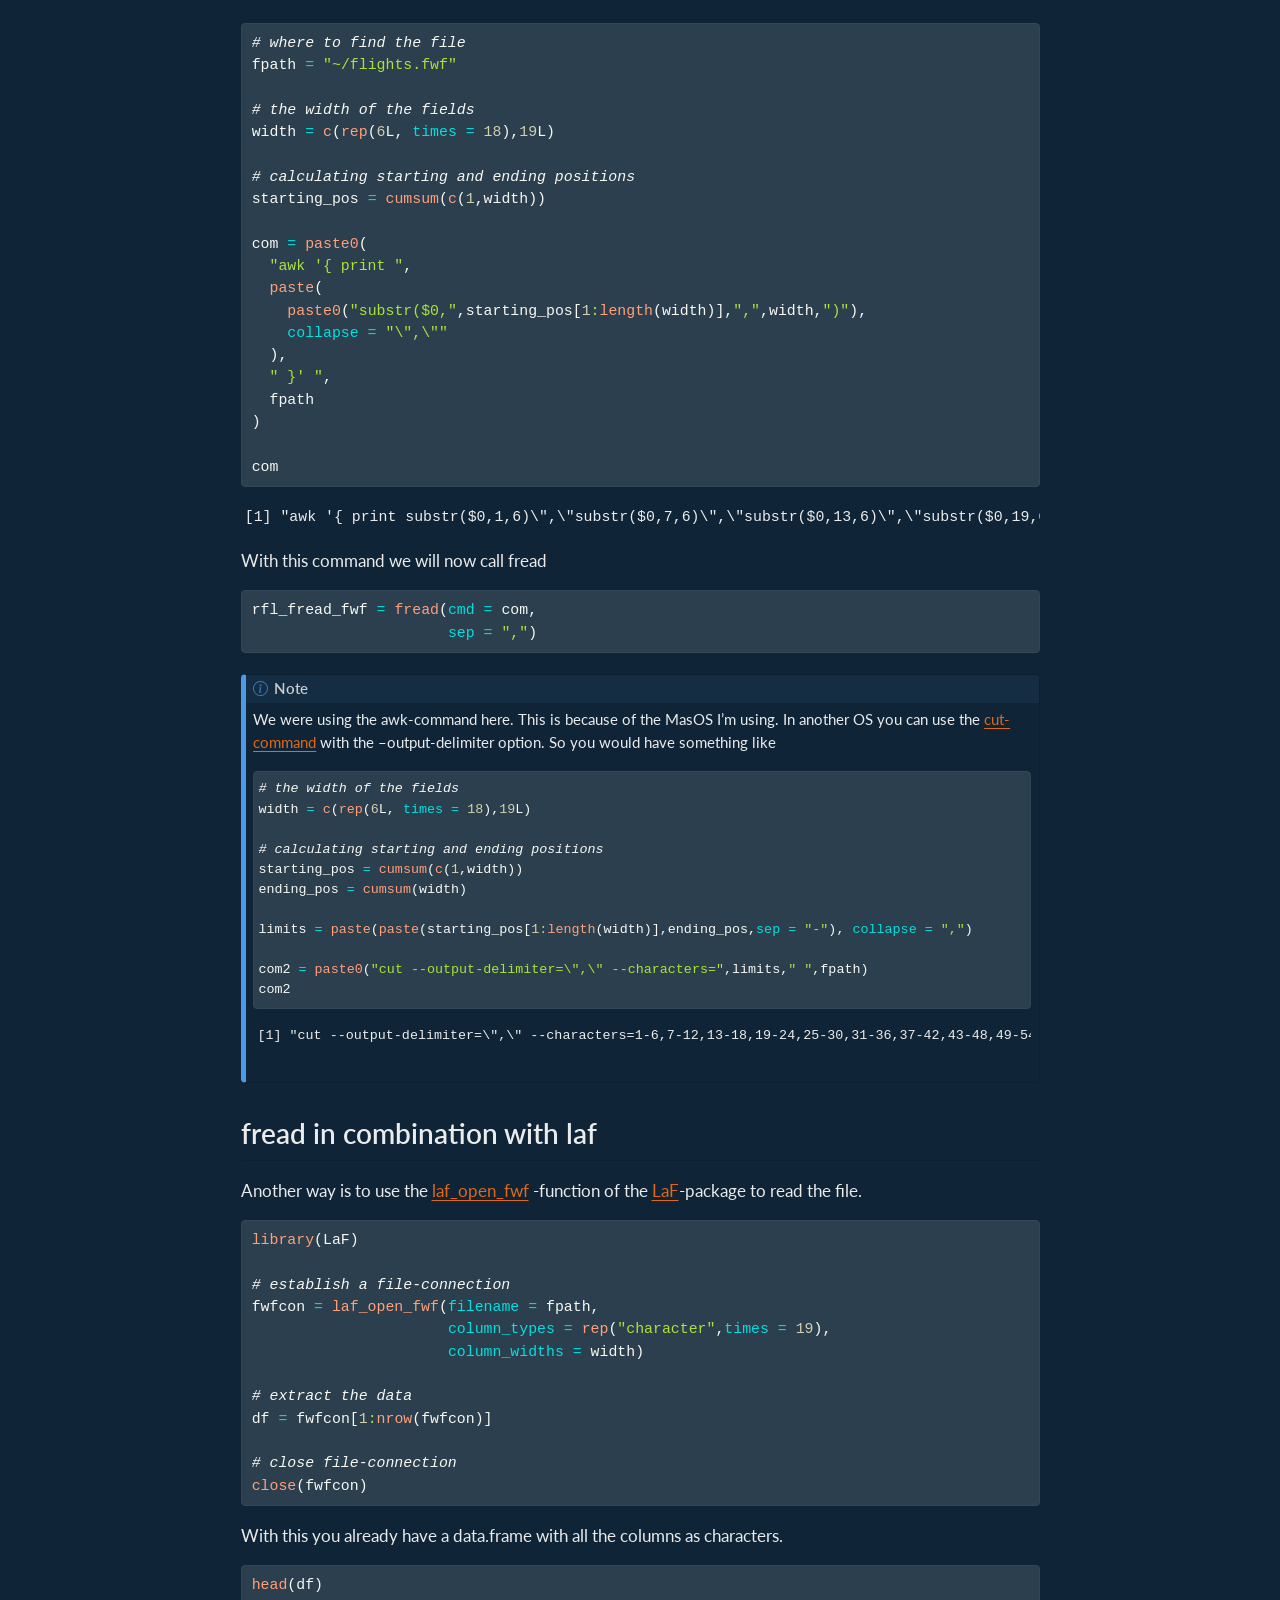
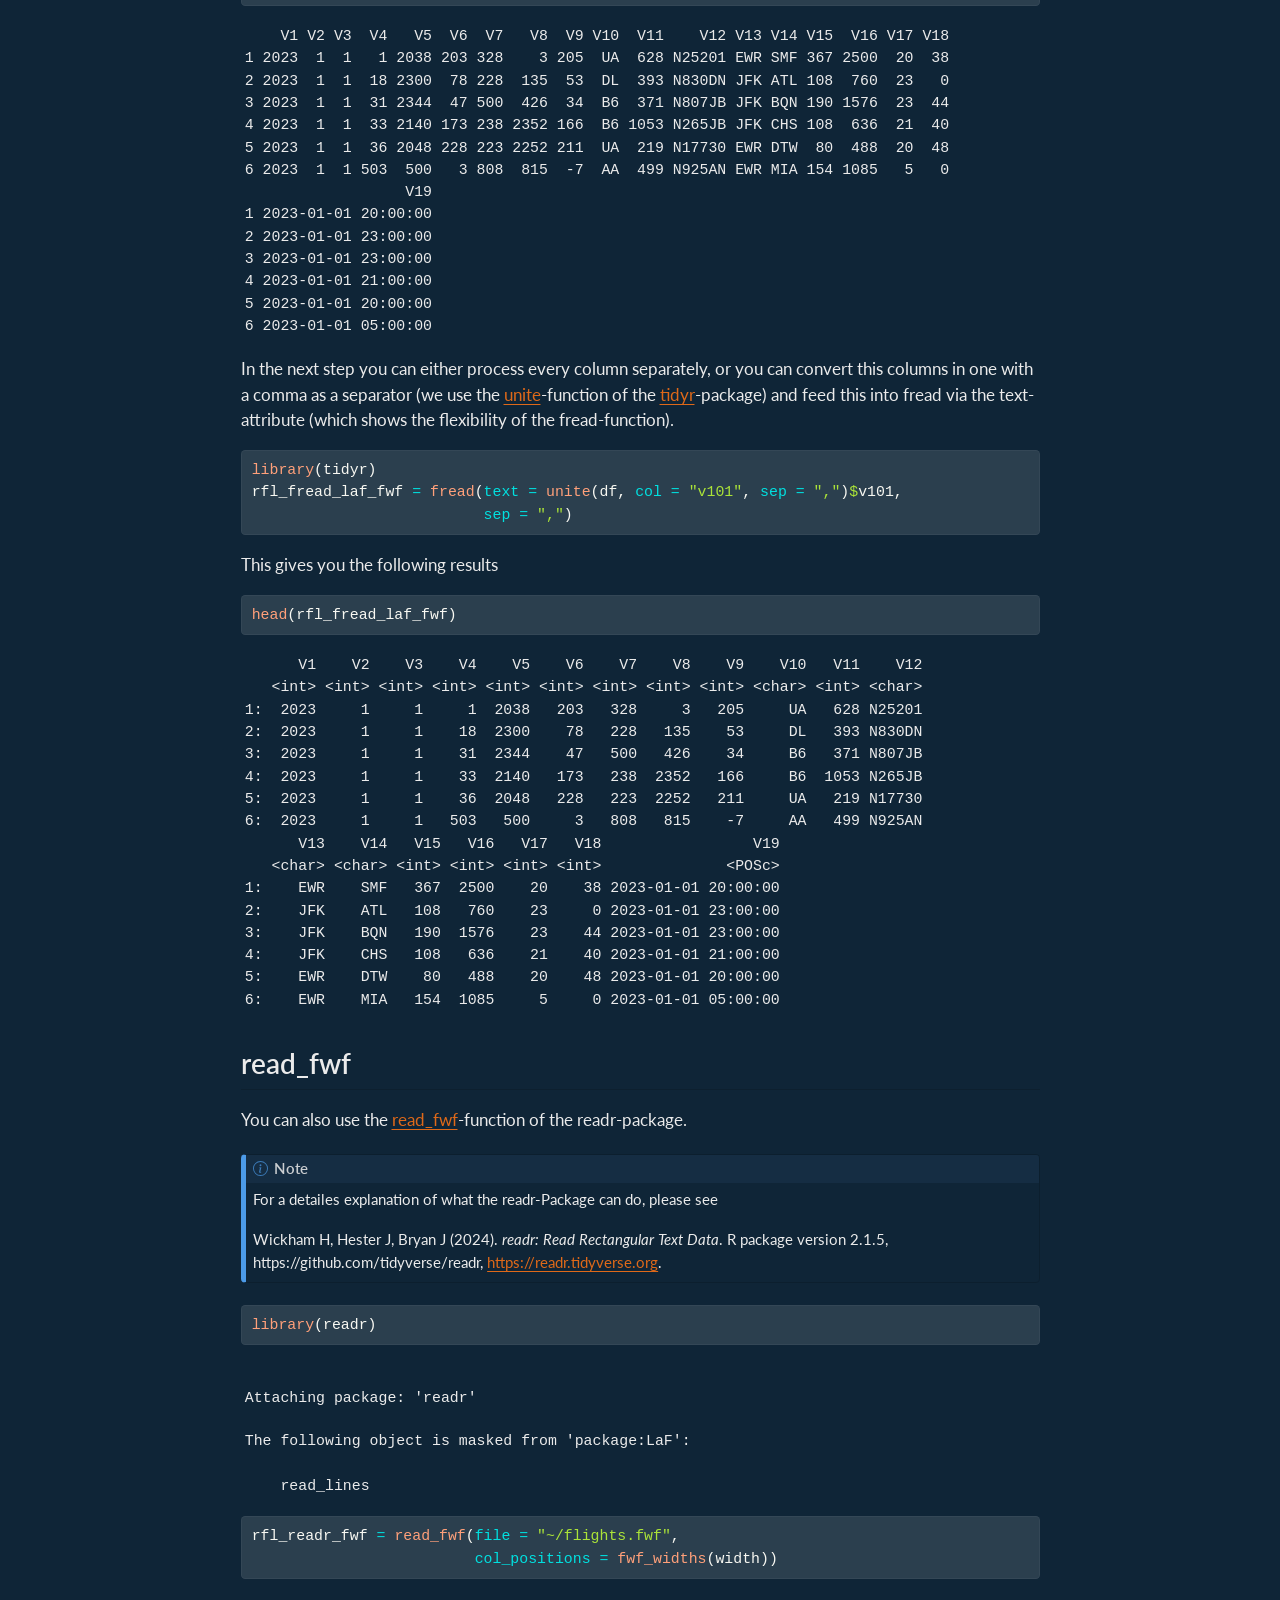
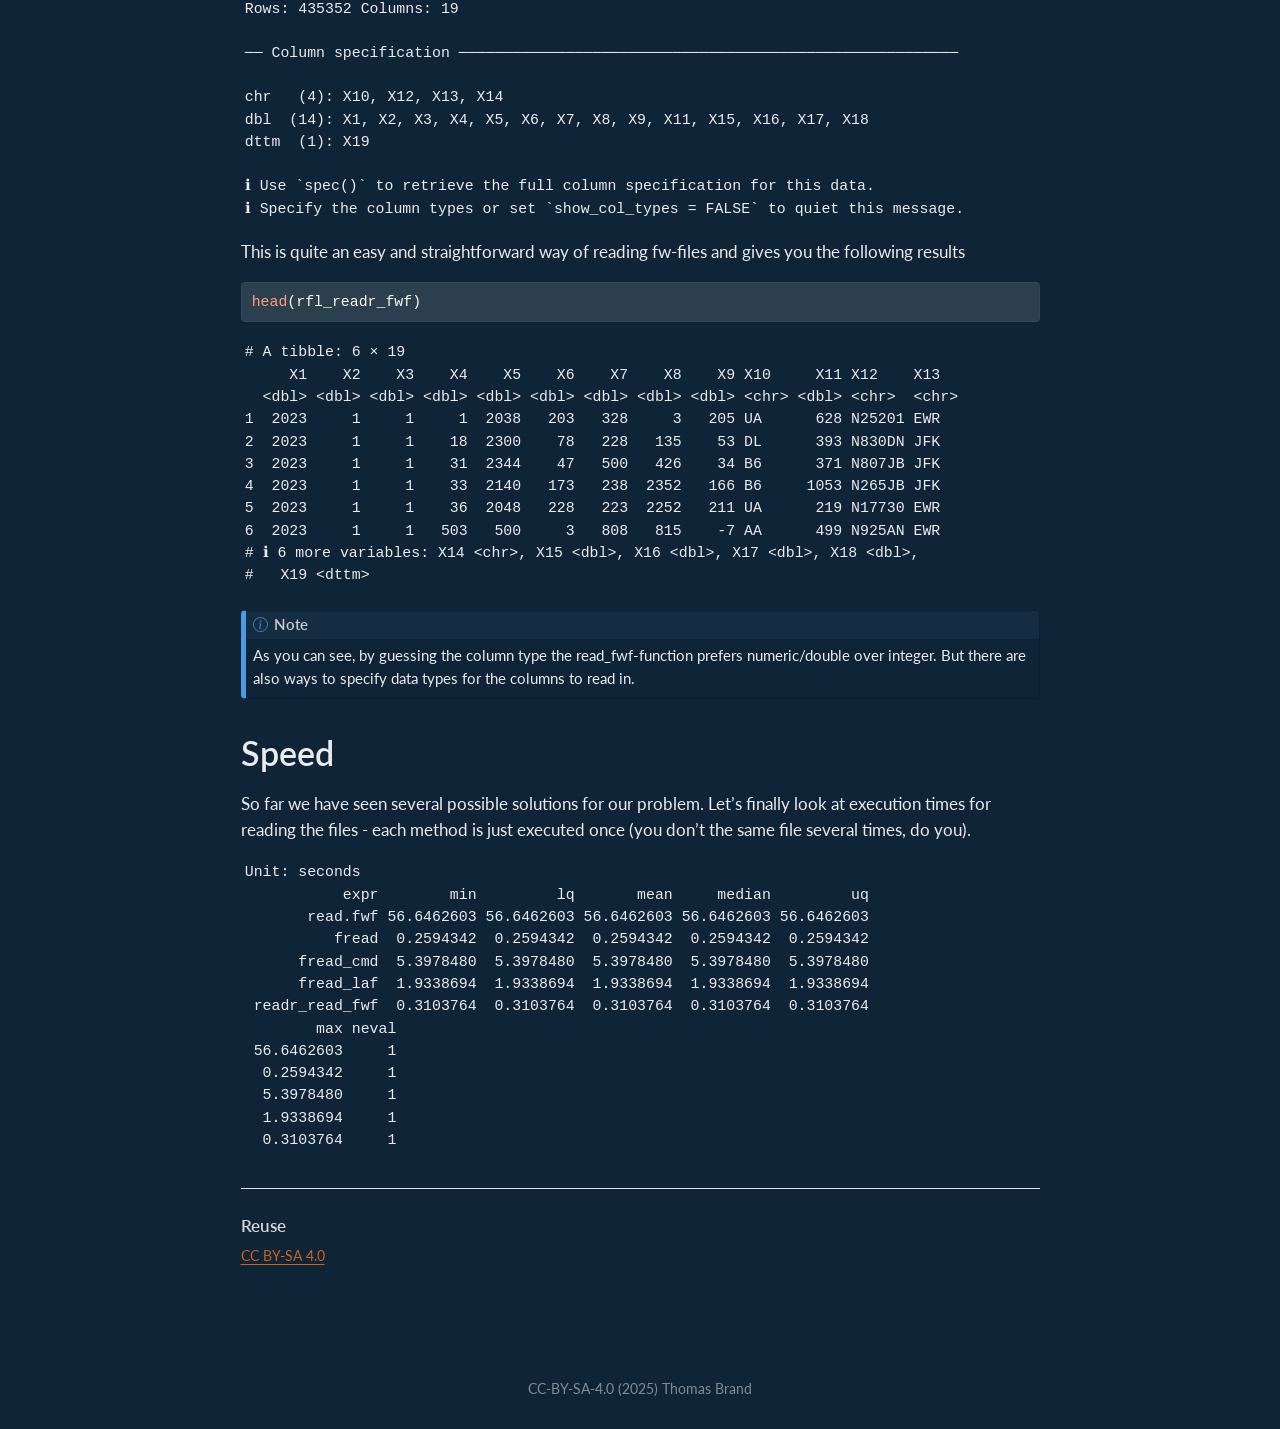
==== commit 60245d04: "draft version of database-for-your-files-duckdb" ====
--- a/docs/posts/alternatives-for-read.fwf/index.html
+++ b/docs/posts/alternatives-for-read.fwf/index.html
@@ -2,7 +2,7 @@
 <html xmlns="http://www.w3.org/1999/xhtml" lang="en" xml:lang="en"><head>
 
 <meta charset="utf-8">
-<meta name="generator" content="quarto-1.8.25">
+<meta name="generator" content="quarto-1.9.38">
 
 <meta name="viewport" content="width=device-width, initial-scale=1.0, user-scalable=yes">
 
@@ -11,6 +11,9 @@
 
 <title>alternatives for read.fwf – r-solutions</title>
 <style>
+/* Default styles provided by pandoc.
+** See https://pandoc.org/MANUAL.html#variables-for-html for config info.
+*/
 code{white-space: pre-wrap;}
 span.smallcaps{font-variant: small-caps;}
 div.columns{display: flex; gap: min(4vw, 1.5em);}
@@ -69,15 +72,14 @@
 <meta name="quarto:offset" content="../../">
 <script src="../../site_libs/quarto-html/quarto.js" type="module"></script>
 <script src="../../site_libs/quarto-html/tabsets/tabsets.js" type="module"></script>
-<script src="../../site_libs/quarto-html/axe/axe-check.js" type="module"></script>
 <script src="../../site_libs/quarto-html/popper.min.js"></script>
 <script src="../../site_libs/quarto-html/tippy.umd.min.js"></script>
 <script src="../../site_libs/quarto-html/anchor.min.js"></script>
 <link href="../../site_libs/quarto-html/tippy.css" rel="stylesheet">
-<link href="../../site_libs/quarto-html/quarto-syntax-highlighting-dark-707d8167ce6003fca903bfe2be84ab7f.css" rel="stylesheet" id="quarto-text-highlighting-styles">
+<link href="../../site_libs/quarto-html/quarto-syntax-highlighting-dark-0a6b7249c26820e032cb0bd839ff02b1.css" rel="stylesheet" id="quarto-text-highlighting-styles">
 <script src="../../site_libs/bootstrap/bootstrap.min.js"></script>
 <link href="../../site_libs/bootstrap/bootstrap-icons.css" rel="stylesheet">
-<link href="../../site_libs/bootstrap/bootstrap-ebec4c5ba3c60d5890bd0368d1fe85a0.min.css" rel="stylesheet" append-hash="true" id="quarto-bootstrap" data-mode="dark">
+<link href="../../site_libs/bootstrap/bootstrap-f452b10783ece9702d607fcf8de6a7fb.min.css" rel="stylesheet" append-hash="true" id="quarto-bootstrap" data-mode="dark">
 <script id="quarto-search-options" type="application/json">{
   "location": "navbar",
   "copy-button": false,
@@ -117,8 +119,6 @@
     <nav class="navbar navbar-expand-lg " data-bs-theme="dark">
       <div class="navbar-container container-fluid">
       <div class="navbar-brand-container mx-auto">
-    <a href="../../index.html" class="navbar-brand navbar-brand-logo">
-    </a>
     <a class="navbar-brand" href="../../index.html">
     <span class="navbar-title">r-solutions</span>
     </a>
--- a/docs/site_libs/quarto-html/quarto-syntax-highlighting-dark-0a6b7249c26820e032cb0bd839ff02b1.css
+++ b/docs/site_libs/quarto-html/quarto-syntax-highlighting-dark-0a6b7249c26820e032cb0bd839ff02b1.css
@@ -0,0 +1,219 @@
+/* quarto syntax highlight colors */
+:root {
+  --quarto-hl-al-color: #f07178;
+  --quarto-hl-an-color: #d4d0ab;
+  --quarto-hl-at-color: #00e0e0;
+  --quarto-hl-bn-color: #d4d0ab;
+  --quarto-hl-bu-color: #abe338;
+  --quarto-hl-ch-color: #abe338;
+  --quarto-hl-co-color: #f8f8f2;
+  --quarto-hl-cv-color: #ffd700;
+  --quarto-hl-cn-color: #ffd700;
+  --quarto-hl-cf-color: #ffa07a;
+  --quarto-hl-dt-color: #ffa07a;
+  --quarto-hl-dv-color: #d4d0ab;
+  --quarto-hl-do-color: #f8f8f2;
+  --quarto-hl-er-color: #f07178;
+  --quarto-hl-ex-color: #00e0e0;
+  --quarto-hl-fl-color: #d4d0ab;
+  --quarto-hl-fu-color: #ffa07a;
+  --quarto-hl-im-color: #abe338;
+  --quarto-hl-in-color: #d4d0ab;
+  --quarto-hl-kw-color: #ffa07a;
+  --quarto-hl-op-color: #ffa07a;
+  --quarto-hl-ot-color: #00e0e0;
+  --quarto-hl-pp-color: #dcc6e0;
+  --quarto-hl-re-color: #00e0e0;
+  --quarto-hl-sc-color: #abe338;
+  --quarto-hl-ss-color: #abe338;
+  --quarto-hl-st-color: #abe338;
+  --quarto-hl-va-color: #00e0e0;
+  --quarto-hl-vs-color: #abe338;
+  --quarto-hl-wa-color: #dcc6e0;
+}
+
+/* other quarto variables */
+:root {
+  --quarto-font-monospace: SFMono-Regular, Menlo, Monaco, Consolas, "Liberation Mono", "Courier New", monospace;
+}
+
+/* syntax highlight based on Pandoc's rules */
+pre > code.sourceCode > span {
+  color: #f8f8f2;
+}
+
+code.sourceCode > span {
+  color: #f8f8f2;
+}
+
+div.sourceCode,
+div.sourceCode pre.sourceCode {
+  color: #f8f8f2;
+}
+
+/* Normal */
+code span {
+  color: #f8f8f2;
+}
+
+/* Alert */
+code span.al {
+  color: #f07178;
+}
+
+/* Annotation */
+code span.an {
+  color: #d4d0ab;
+}
+
+/* Attribute */
+code span.at {
+  color: #00e0e0;
+}
+
+/* BaseN */
+code span.bn {
+  color: #d4d0ab;
+}
+
+/* BuiltIn */
+code span.bu {
+  color: #abe338;
+}
+
+/* ControlFlow */
+code span.cf {
+  font-weight: bold;
+  color: #ffa07a;
+}
+
+/* Char */
+code span.ch {
+  color: #abe338;
+}
+
+/* Constant */
+code span.cn {
+  color: #ffd700;
+}
+
+/* Comment */
+code span.co {
+  font-style: italic;
+  color: #f8f8f2;
+}
+
+/* CommentVar */
+code span.cv {
+  color: #ffd700;
+}
+
+/* Documentation */
+code span.do {
+  color: #f8f8f2;
+}
+
+/* DataType */
+code span.dt {
+  color: #ffa07a;
+}
+
+/* DecVal */
+code span.dv {
+  color: #d4d0ab;
+}
+
+/* Error */
+code span.er {
+  color: #f07178;
+  text-decoration: underline;
+}
+
+/* Extension */
+code span.ex {
+  font-weight: bold;
+  color: #00e0e0;
+}
+
+/* Float */
+code span.fl {
+  color: #d4d0ab;
+}
+
+/* Function */
+code span.fu {
+  color: #ffa07a;
+}
+
+/* Import */
+code span.im {
+  color: #abe338;
+}
+
+/* Information */
+code span.in {
+  color: #d4d0ab;
+}
+
+/* Keyword */
+code span.kw {
+  font-weight: bold;
+  color: #ffa07a;
+}
+
+/* Operator */
+code span.op {
+  color: #ffa07a;
+}
+
+/* Other */
+code span.ot {
+  color: #00e0e0;
+}
+
+/* Preprocessor */
+code span.pp {
+  color: #dcc6e0;
+}
+
+/* RegionMarker */
+code span.re {
+  background-color: #f8f8f2;
+  color: #00e0e0;
+}
+
+/* SpecialChar */
+code span.sc {
+  color: #abe338;
+}
+
+/* SpecialString */
+code span.ss {
+  color: #abe338;
+}
+
+/* String */
+code span.st {
+  color: #abe338;
+}
+
+/* Variable */
+code span.va {
+  color: #00e0e0;
+}
+
+/* VerbatimString */
+code span.vs {
+  color: #abe338;
+}
+
+/* Warning */
+code span.wa {
+  color: #dcc6e0;
+}
+
+.prevent-inlining {
+  content: "</";
+}
+
+/*# sourceMappingURL=175367c052bafc98bd680af3479823f0.css.map */
